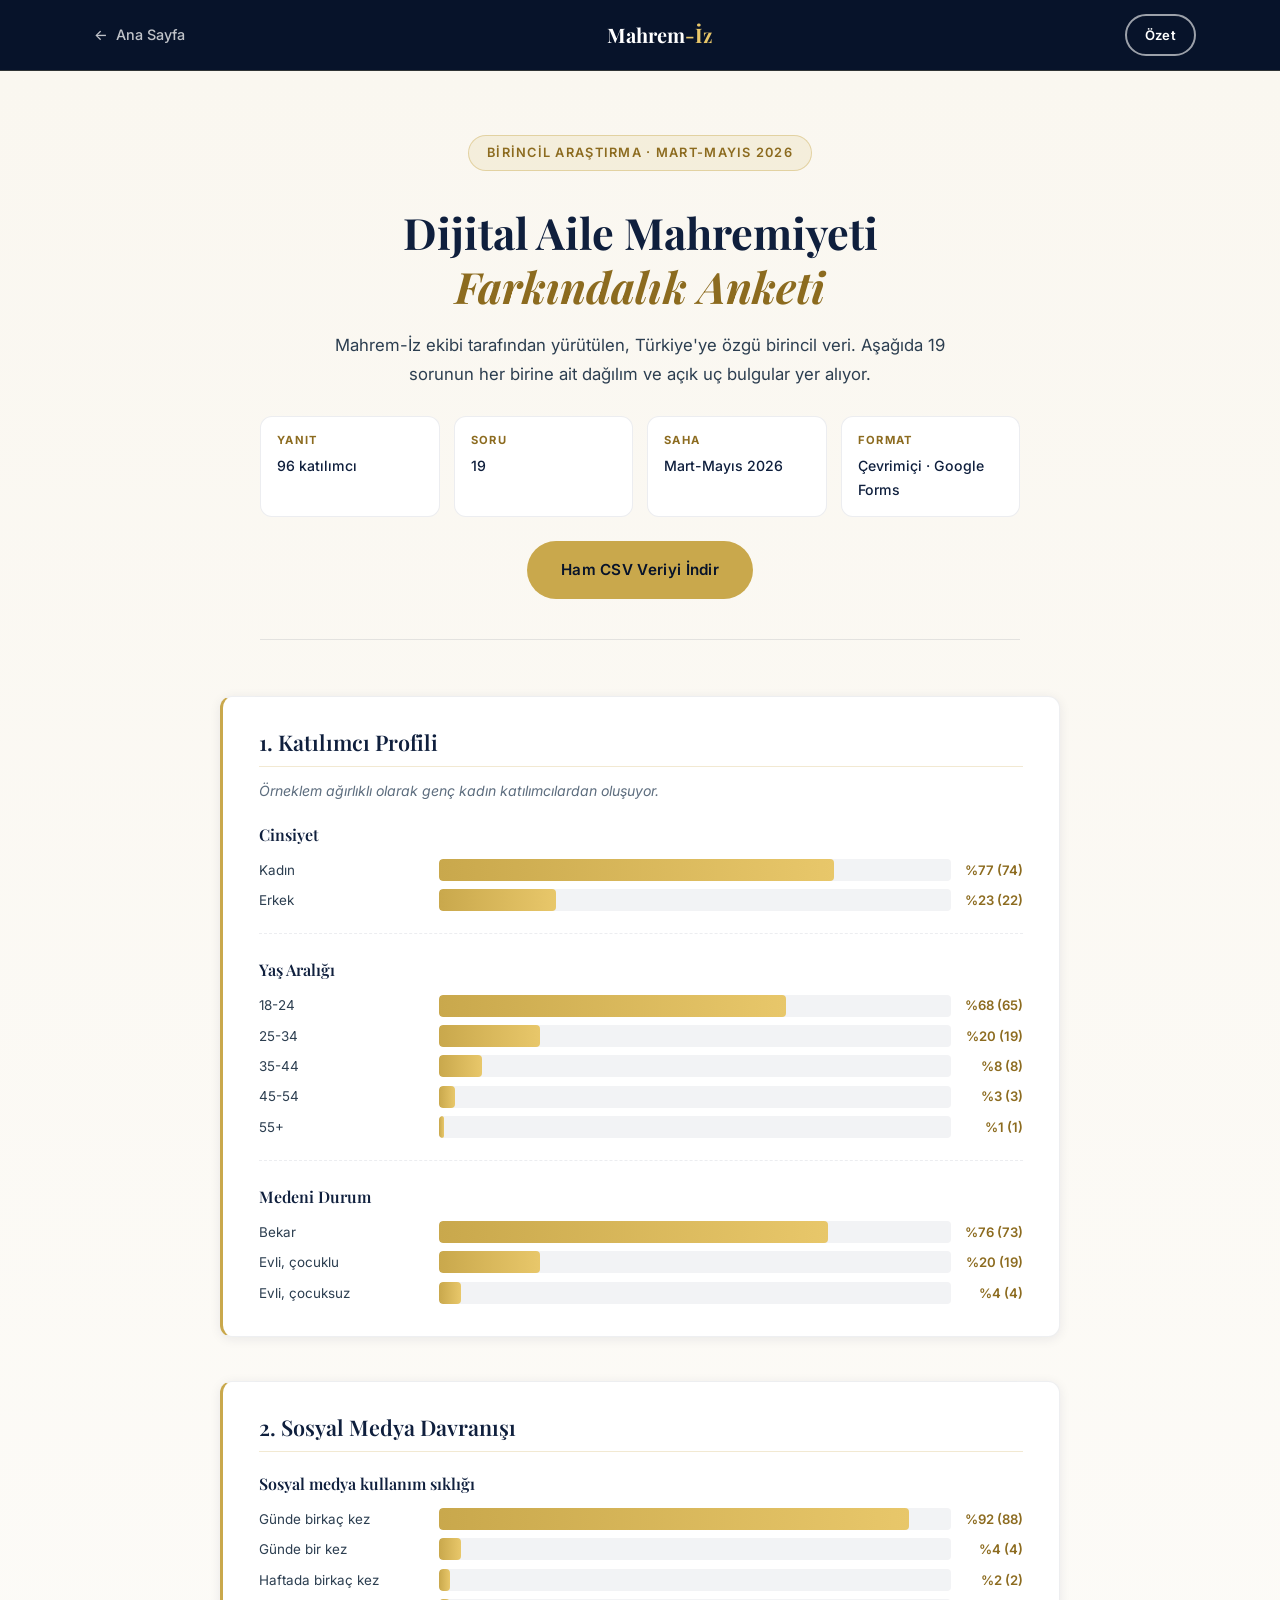
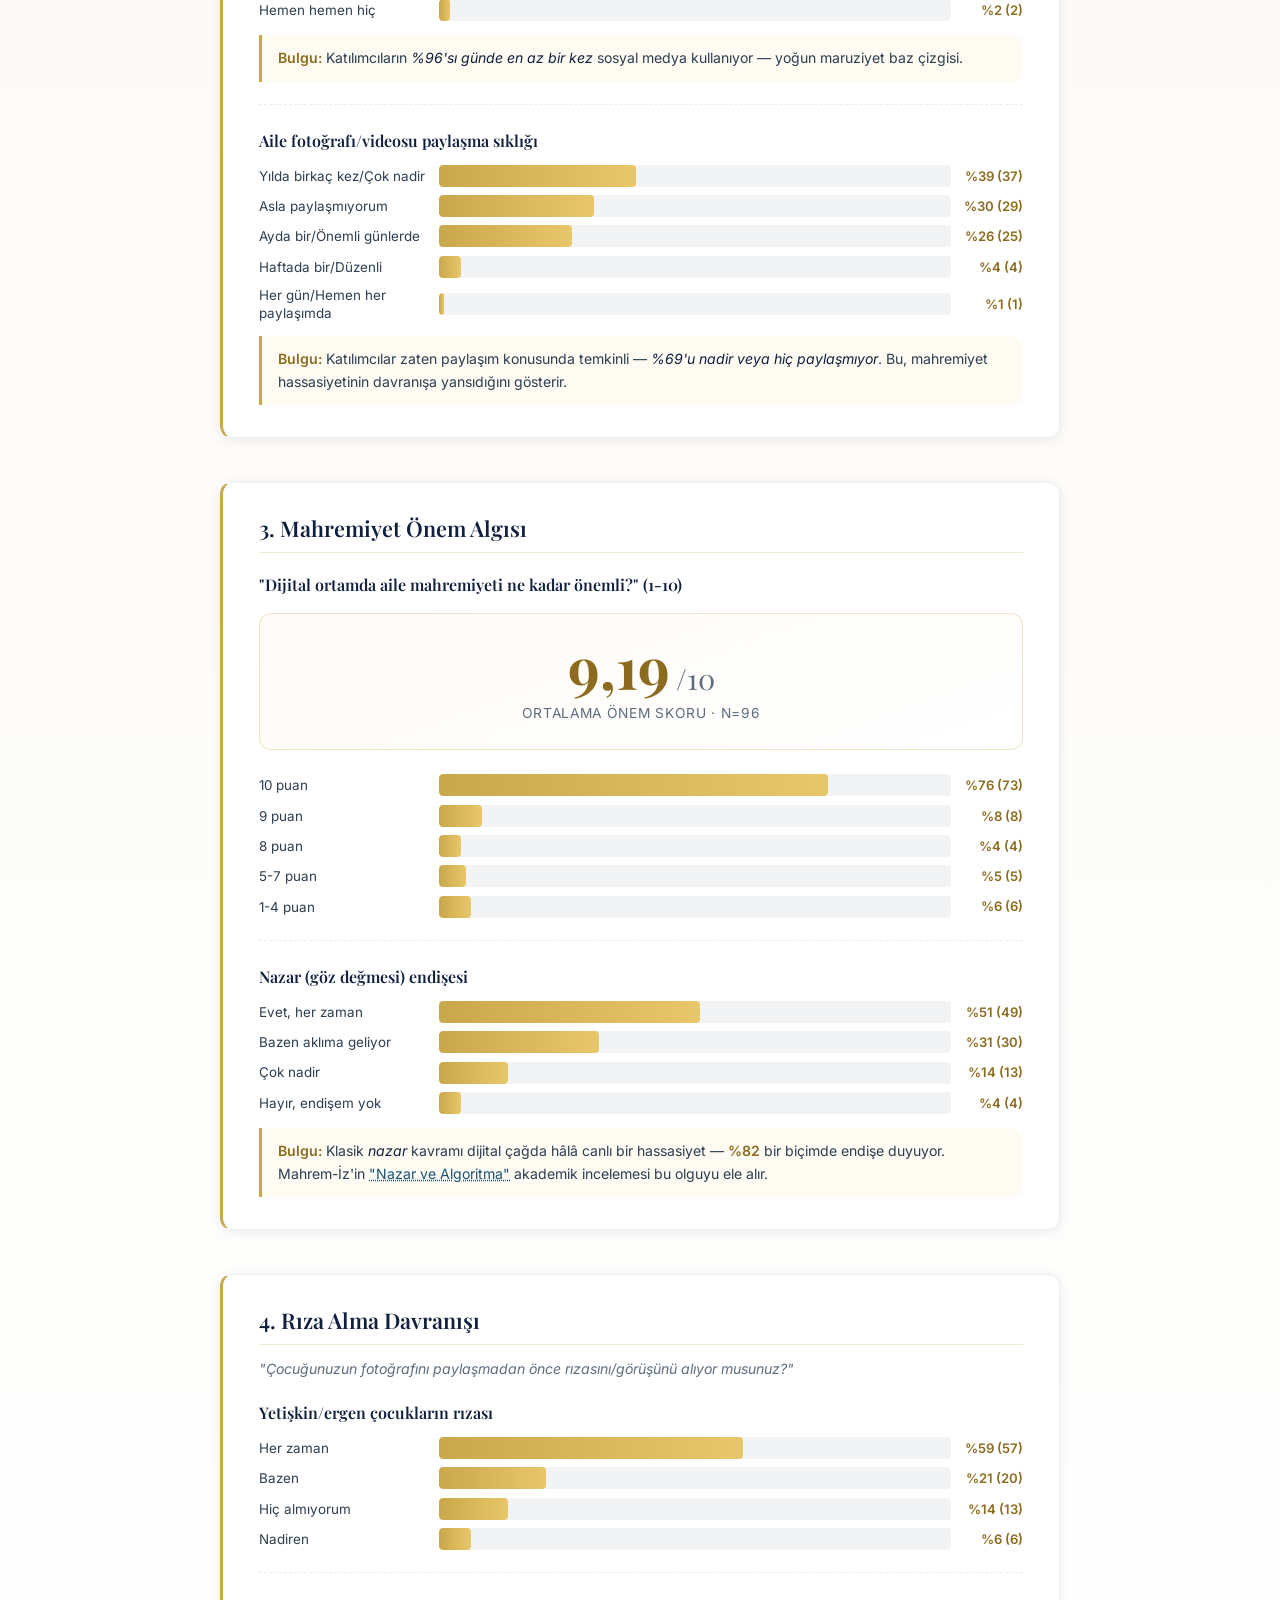
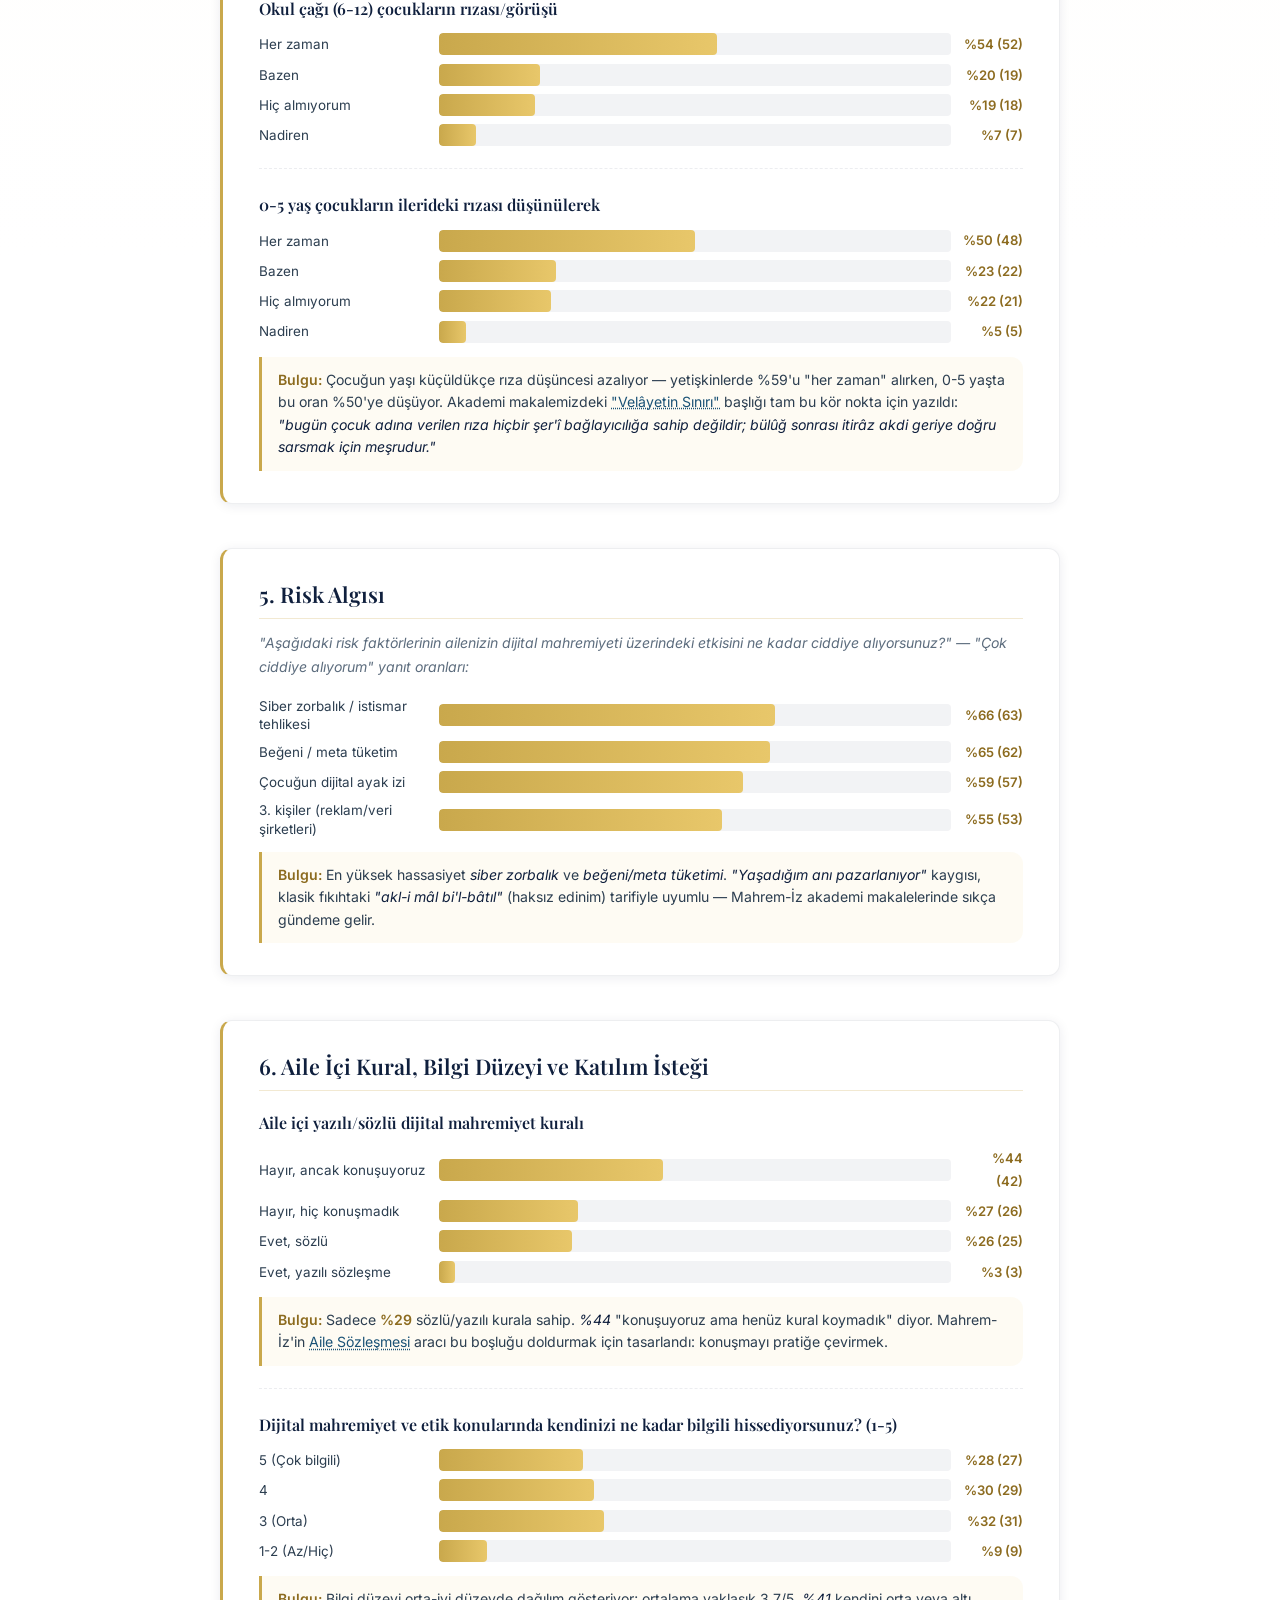
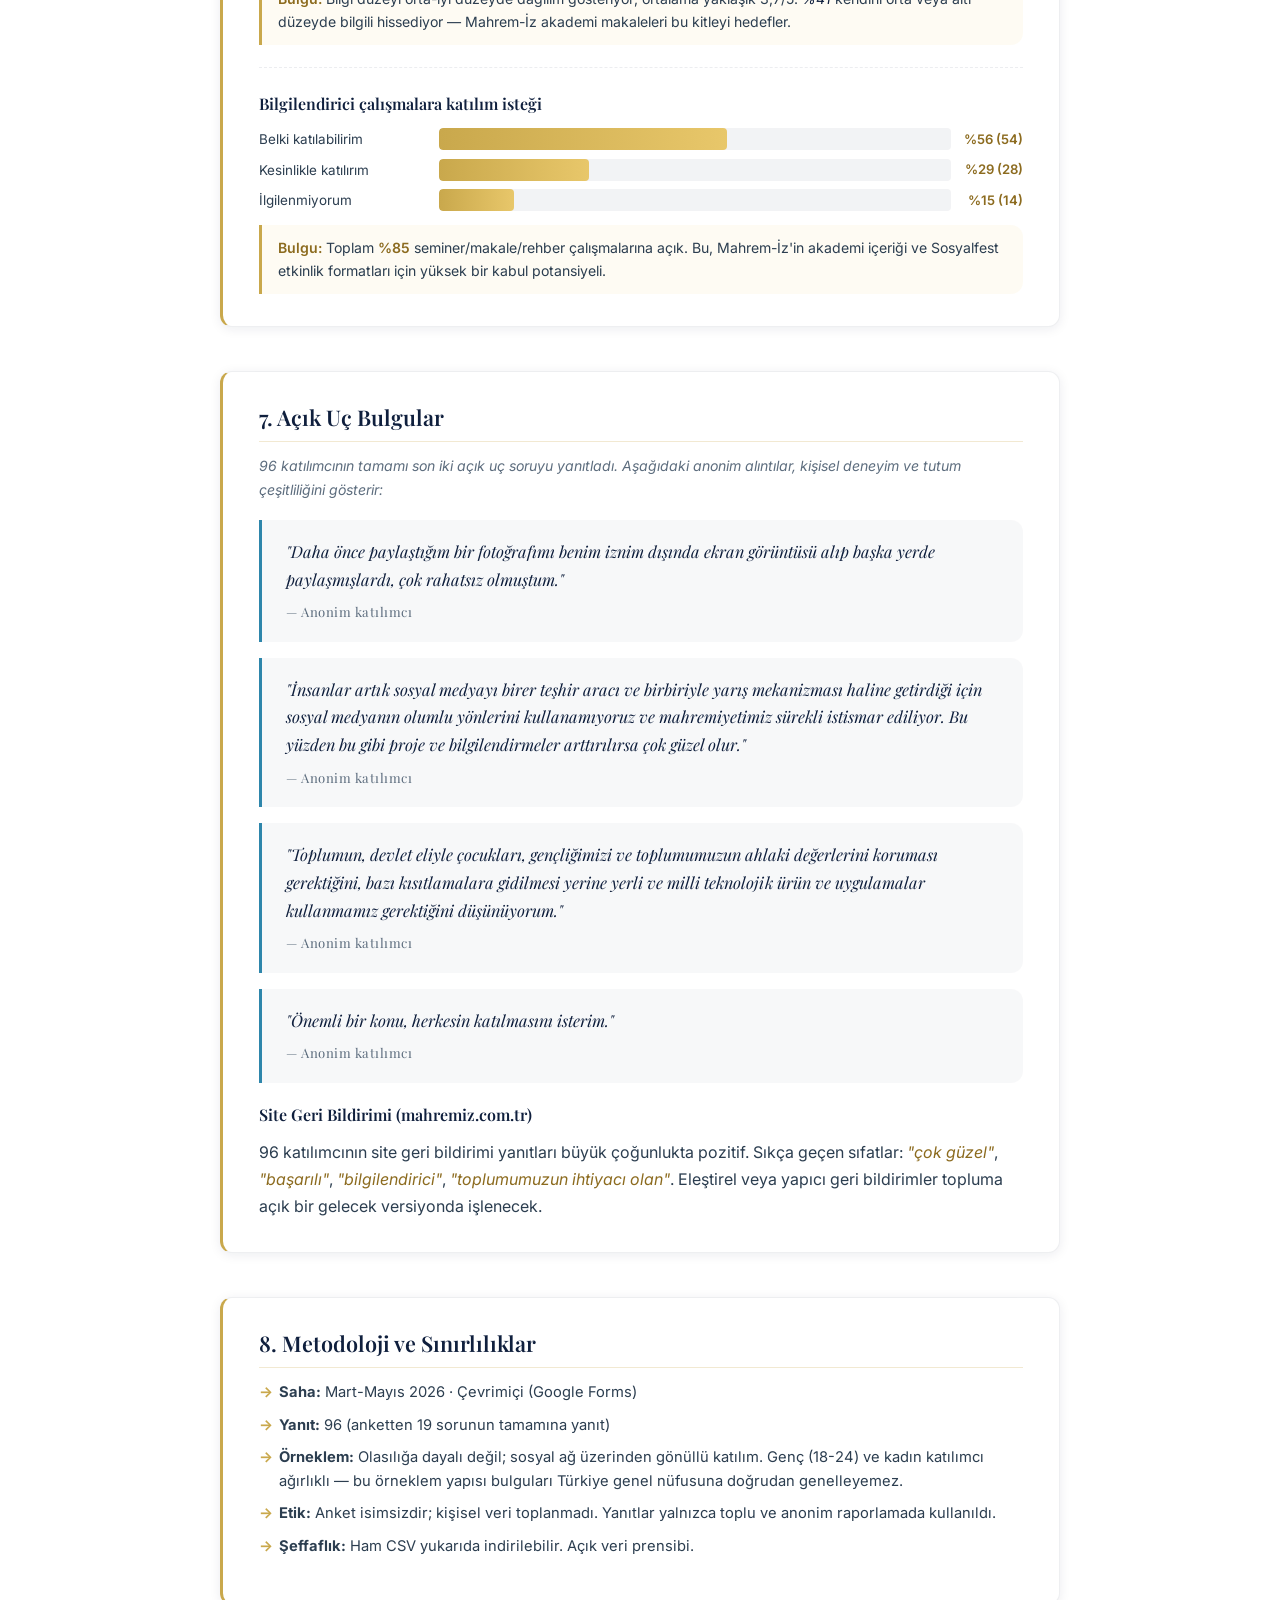
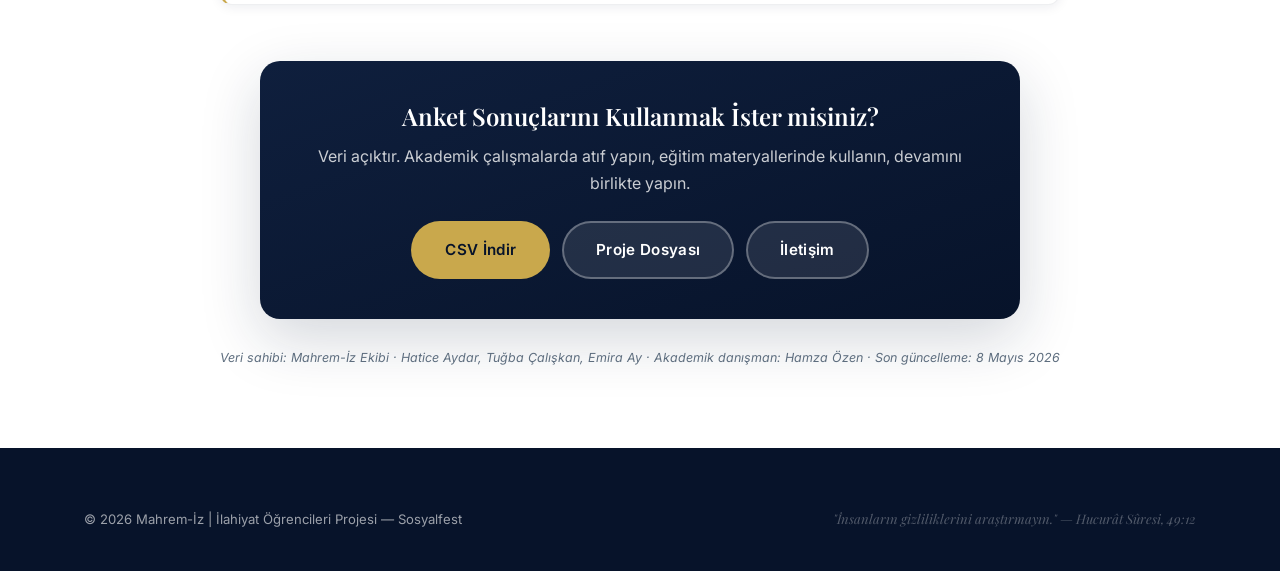
==== anket.html @ 25b0a229 "Anket entegrasyonu: 'Toplumsal Ayna' + /anket.html detay raporu 96 katılımcılı 'Dijital Aile Mahremi" ====
<!DOCTYPE html>
<html lang="tr">
<head>
  <meta charset="UTF-8" />
  <meta name="viewport" content="width=device-width, initial-scale=1.0" />

  <title>Anket Raporu — Dijital Aile Mahremiyeti Farkındalık Anketi · Mahrem-İz</title>
  <meta name="description" content="Mahrem-İz ekibinin 96 katılımcıyla yürüttüğü Dijital Aile Mahremiyeti Farkındalık Anketi'nin tam raporu: demografi, davranış, tutum, risk algısı, rıza alma ve açık uç bulgular." />
  <meta name="robots" content="index, follow" />
  <link rel="canonical" href="https://mahremiz.com.tr/anket.html" />

  <meta property="og:type"        content="article" />
  <meta property="og:title"       content="Anket Raporu — Toplumsal Ayna · Mahrem-İz" />
  <meta property="og:description" content="96 katılımcı · 19 soru · Türkiye'ye özgü birincil veri. Mahremiyet önem skoru 9.19/10, nazar endişesi %82." />
  <meta property="og:url"         content="https://mahremiz.com.tr/anket.html" />
  <meta property="og:locale"      content="tr_TR" />
  <meta property="og:image"       content="https://hamza98-ops.github.io/mahrem-iz/assets/og/mahrem-iz-og.jpg" />

  <link rel="stylesheet" href="styles.css" />

  <link rel="preconnect" href="https://fonts.googleapis.com" />
  <link rel="preconnect" href="https://fonts.gstatic.com" crossorigin />
  <link href="https://fonts.googleapis.com/css2?family=Playfair+Display:ital,wght@0,400;0,600;0,700;1,400&family=Inter:wght@300;400;500;600&display=swap" rel="stylesheet" />
</head>
<body>

  <header class="doc-header">
    <div class="container doc-header-row">
      <a href="index.html" class="doc-back" aria-label="Ana sayfaya dön">
        <span aria-hidden="true">←</span>
        <span class="doc-back-text">Ana Sayfa</span>
      </a>
      <a href="index.html#hero" class="doc-brand">
        <span class="logo-text">Mahrem<span class="logo-accent">-İz</span></span>
      </a>
      <a href="index.html#anket" class="btn btn-outline doc-cta">Özet</a>
    </div>
  </header>

  <main class="anket-page">
    <div class="container">

      <header class="anket-hero">
        <div class="section-tag">Birincil Araştırma · Mart-Mayıs 2026</div>
        <h1>Dijital Aile Mahremiyeti<br /><em>Farkındalık Anketi</em></h1>
        <p class="anket-lede">
          Mahrem-İz ekibi tarafından yürütülen, Türkiye'ye özgü birincil veri.
          Aşağıda 19 sorunun her birine ait dağılım ve açık uç bulgular yer alıyor.
        </p>
        <dl class="proje-meta">
          <div><dt>Yanıt</dt><dd>96 katılımcı</dd></div>
          <div><dt>Soru</dt><dd>19</dd></div>
          <div><dt>Saha</dt><dd>Mart-Mayıs 2026</dd></div>
          <div><dt>Format</dt><dd>Çevrimiçi · Google Forms</dd></div>
        </dl>
        <div class="anket-hero-actions">
          <a href="Dijital Aile Mahremiyeti Farkındalık Anketi (Yanıtlar) - Form Yanıtları 1.csv"
             class="btn btn-primary" download>Ham CSV Veriyi İndir</a>
        </div>
      </header>

      <!-- DEMOGRAFİK -->
      <section class="anket-block">
        <h2>1. Katılımcı Profili</h2>
        <p class="anket-meta">Örneklem ağırlıklı olarak genç kadın katılımcılardan oluşuyor.</p>

        <div class="anket-q">
          <h3>Cinsiyet</h3>
          <div class="anket-bars">
            <div class="anket-bar"><span class="anket-bar-label">Kadın</span><div class="anket-bar-track"><div class="anket-bar-fill" style="width: 77.1%"></div></div><span class="anket-bar-pct">%77 (74)</span></div>
            <div class="anket-bar"><span class="anket-bar-label">Erkek</span><div class="anket-bar-track"><div class="anket-bar-fill" style="width: 22.9%"></div></div><span class="anket-bar-pct">%23 (22)</span></div>
          </div>
        </div>

        <div class="anket-q">
          <h3>Yaş Aralığı</h3>
          <div class="anket-bars">
            <div class="anket-bar"><span class="anket-bar-label">18-24</span><div class="anket-bar-track"><div class="anket-bar-fill" style="width: 67.7%"></div></div><span class="anket-bar-pct">%68 (65)</span></div>
            <div class="anket-bar"><span class="anket-bar-label">25-34</span><div class="anket-bar-track"><div class="anket-bar-fill" style="width: 19.8%"></div></div><span class="anket-bar-pct">%20 (19)</span></div>
            <div class="anket-bar"><span class="anket-bar-label">35-44</span><div class="anket-bar-track"><div class="anket-bar-fill" style="width: 8.3%"></div></div><span class="anket-bar-pct">%8 (8)</span></div>
            <div class="anket-bar"><span class="anket-bar-label">45-54</span><div class="anket-bar-track"><div class="anket-bar-fill" style="width: 3.1%"></div></div><span class="anket-bar-pct">%3 (3)</span></div>
            <div class="anket-bar"><span class="anket-bar-label">55+</span><div class="anket-bar-track"><div class="anket-bar-fill" style="width: 1.0%"></div></div><span class="anket-bar-pct">%1 (1)</span></div>
          </div>
        </div>

        <div class="anket-q">
          <h3>Medeni Durum</h3>
          <div class="anket-bars">
            <div class="anket-bar"><span class="anket-bar-label">Bekar</span><div class="anket-bar-track"><div class="anket-bar-fill" style="width: 76.0%"></div></div><span class="anket-bar-pct">%76 (73)</span></div>
            <div class="anket-bar"><span class="anket-bar-label">Evli, çocuklu</span><div class="anket-bar-track"><div class="anket-bar-fill" style="width: 19.8%"></div></div><span class="anket-bar-pct">%20 (19)</span></div>
            <div class="anket-bar"><span class="anket-bar-label">Evli, çocuksuz</span><div class="anket-bar-track"><div class="anket-bar-fill" style="width: 4.2%"></div></div><span class="anket-bar-pct">%4 (4)</span></div>
          </div>
        </div>
      </section>

      <!-- DAVRANIŞ -->
      <section class="anket-block">
        <h2>2. Sosyal Medya Davranışı</h2>

        <div class="anket-q">
          <h3>Sosyal medya kullanım sıklığı</h3>
          <div class="anket-bars">
            <div class="anket-bar"><span class="anket-bar-label">Günde birkaç kez</span><div class="anket-bar-track"><div class="anket-bar-fill" style="width: 91.7%"></div></div><span class="anket-bar-pct">%92 (88)</span></div>
            <div class="anket-bar"><span class="anket-bar-label">Günde bir kez</span><div class="anket-bar-track"><div class="anket-bar-fill" style="width: 4.2%"></div></div><span class="anket-bar-pct">%4 (4)</span></div>
            <div class="anket-bar"><span class="anket-bar-label">Haftada birkaç kez</span><div class="anket-bar-track"><div class="anket-bar-fill" style="width: 2.1%"></div></div><span class="anket-bar-pct">%2 (2)</span></div>
            <div class="anket-bar"><span class="anket-bar-label">Hemen hemen hiç</span><div class="anket-bar-track"><div class="anket-bar-fill" style="width: 2.1%"></div></div><span class="anket-bar-pct">%2 (2)</span></div>
          </div>
          <p class="anket-comment"><strong>Bulgu:</strong> Katılımcıların <em>%96'sı günde en az bir kez</em> sosyal medya kullanıyor — yoğun maruziyet baz çizgisi.</p>
        </div>

        <div class="anket-q">
          <h3>Aile fotoğrafı/videosu paylaşma sıklığı</h3>
          <div class="anket-bars">
            <div class="anket-bar"><span class="anket-bar-label">Yılda birkaç kez/Çok nadir</span><div class="anket-bar-track"><div class="anket-bar-fill" style="width: 38.5%"></div></div><span class="anket-bar-pct">%39 (37)</span></div>
            <div class="anket-bar"><span class="anket-bar-label">Asla paylaşmıyorum</span><div class="anket-bar-track"><div class="anket-bar-fill" style="width: 30.2%"></div></div><span class="anket-bar-pct">%30 (29)</span></div>
            <div class="anket-bar"><span class="anket-bar-label">Ayda bir/Önemli günlerde</span><div class="anket-bar-track"><div class="anket-bar-fill" style="width: 26.0%"></div></div><span class="anket-bar-pct">%26 (25)</span></div>
            <div class="anket-bar"><span class="anket-bar-label">Haftada bir/Düzenli</span><div class="anket-bar-track"><div class="anket-bar-fill" style="width: 4.2%"></div></div><span class="anket-bar-pct">%4 (4)</span></div>
            <div class="anket-bar"><span class="anket-bar-label">Her gün/Hemen her paylaşımda</span><div class="anket-bar-track"><div class="anket-bar-fill" style="width: 1.0%"></div></div><span class="anket-bar-pct">%1 (1)</span></div>
          </div>
          <p class="anket-comment"><strong>Bulgu:</strong> Katılımcılar zaten paylaşım konusunda temkinli — <em>%69'u nadir veya hiç paylaşmıyor</em>. Bu, mahremiyet hassasiyetinin davranışa yansıdığını gösterir.</p>
        </div>
      </section>

      <!-- ÖNEM + NAZAR -->
      <section class="anket-block">
        <h2>3. Mahremiyet Önem Algısı</h2>

        <div class="anket-q">
          <h3>"Dijital ortamda aile mahremiyeti ne kadar önemli?" (1-10)</h3>
          <div class="anket-big-stat">
            <div class="anket-big-num">9,19<span class="anket-num-unit">/10</span></div>
            <div class="anket-big-desc">Ortalama önem skoru · n=96</div>
          </div>
          <div class="anket-bars">
            <div class="anket-bar"><span class="anket-bar-label">10 puan</span><div class="anket-bar-track"><div class="anket-bar-fill" style="width: 76.0%"></div></div><span class="anket-bar-pct">%76 (73)</span></div>
            <div class="anket-bar"><span class="anket-bar-label">9 puan</span><div class="anket-bar-track"><div class="anket-bar-fill" style="width: 8.3%"></div></div><span class="anket-bar-pct">%8 (8)</span></div>
            <div class="anket-bar"><span class="anket-bar-label">8 puan</span><div class="anket-bar-track"><div class="anket-bar-fill" style="width: 4.2%"></div></div><span class="anket-bar-pct">%4 (4)</span></div>
            <div class="anket-bar"><span class="anket-bar-label">5-7 puan</span><div class="anket-bar-track"><div class="anket-bar-fill" style="width: 5.2%"></div></div><span class="anket-bar-pct">%5 (5)</span></div>
            <div class="anket-bar"><span class="anket-bar-label">1-4 puan</span><div class="anket-bar-track"><div class="anket-bar-fill" style="width: 6.2%"></div></div><span class="anket-bar-pct">%6 (6)</span></div>
          </div>
        </div>

        <div class="anket-q">
          <h3>Nazar (göz değmesi) endişesi</h3>
          <div class="anket-bars">
            <div class="anket-bar"><span class="anket-bar-label">Evet, her zaman</span><div class="anket-bar-track"><div class="anket-bar-fill" style="width: 51.0%"></div></div><span class="anket-bar-pct">%51 (49)</span></div>
            <div class="anket-bar"><span class="anket-bar-label">Bazen aklıma geliyor</span><div class="anket-bar-track"><div class="anket-bar-fill" style="width: 31.3%"></div></div><span class="anket-bar-pct">%31 (30)</span></div>
            <div class="anket-bar"><span class="anket-bar-label">Çok nadir</span><div class="anket-bar-track"><div class="anket-bar-fill" style="width: 13.5%"></div></div><span class="anket-bar-pct">%14 (13)</span></div>
            <div class="anket-bar"><span class="anket-bar-label">Hayır, endişem yok</span><div class="anket-bar-track"><div class="anket-bar-fill" style="width: 4.2%"></div></div><span class="anket-bar-pct">%4 (4)</span></div>
          </div>
          <p class="anket-comment"><strong>Bulgu:</strong> Klasik <em>nazar</em> kavramı dijital çağda hâlâ canlı bir hassasiyet — <strong>%82</strong> bir biçimde endişe duyuyor. Mahrem-İz'in <a href="akademi/nazar.html">"Nazar ve Algoritma"</a> akademik incelemesi bu olguyu ele alır.</p>
        </div>
      </section>

      <!-- RIZA ALMA -->
      <section class="anket-block">
        <h2>4. Rıza Alma Davranışı</h2>
        <p class="anket-meta">"Çocuğunuzun fotoğrafını paylaşmadan önce rızasını/görüşünü alıyor musunuz?"</p>

        <div class="anket-q">
          <h3>Yetişkin/ergen çocukların rızası</h3>
          <div class="anket-bars">
            <div class="anket-bar"><span class="anket-bar-label">Her zaman</span><div class="anket-bar-track"><div class="anket-bar-fill" style="width: 59.4%"></div></div><span class="anket-bar-pct">%59 (57)</span></div>
            <div class="anket-bar"><span class="anket-bar-label">Bazen</span><div class="anket-bar-track"><div class="anket-bar-fill" style="width: 20.8%"></div></div><span class="anket-bar-pct">%21 (20)</span></div>
            <div class="anket-bar"><span class="anket-bar-label">Hiç almıyorum</span><div class="anket-bar-track"><div class="anket-bar-fill" style="width: 13.5%"></div></div><span class="anket-bar-pct">%14 (13)</span></div>
            <div class="anket-bar"><span class="anket-bar-label">Nadiren</span><div class="anket-bar-track"><div class="anket-bar-fill" style="width: 6.2%"></div></div><span class="anket-bar-pct">%6 (6)</span></div>
          </div>
        </div>

        <div class="anket-q">
          <h3>Okul çağı (6-12) çocukların rızası/görüşü</h3>
          <div class="anket-bars">
            <div class="anket-bar"><span class="anket-bar-label">Her zaman</span><div class="anket-bar-track"><div class="anket-bar-fill" style="width: 54.2%"></div></div><span class="anket-bar-pct">%54 (52)</span></div>
            <div class="anket-bar"><span class="anket-bar-label">Bazen</span><div class="anket-bar-track"><div class="anket-bar-fill" style="width: 19.8%"></div></div><span class="anket-bar-pct">%20 (19)</span></div>
            <div class="anket-bar"><span class="anket-bar-label">Hiç almıyorum</span><div class="anket-bar-track"><div class="anket-bar-fill" style="width: 18.8%"></div></div><span class="anket-bar-pct">%19 (18)</span></div>
            <div class="anket-bar"><span class="anket-bar-label">Nadiren</span><div class="anket-bar-track"><div class="anket-bar-fill" style="width: 7.3%"></div></div><span class="anket-bar-pct">%7 (7)</span></div>
          </div>
        </div>

        <div class="anket-q">
          <h3>0-5 yaş çocukların ilerideki rızası düşünülerek</h3>
          <div class="anket-bars">
            <div class="anket-bar"><span class="anket-bar-label">Her zaman</span><div class="anket-bar-track"><div class="anket-bar-fill" style="width: 50.0%"></div></div><span class="anket-bar-pct">%50 (48)</span></div>
            <div class="anket-bar"><span class="anket-bar-label">Bazen</span><div class="anket-bar-track"><div class="anket-bar-fill" style="width: 22.9%"></div></div><span class="anket-bar-pct">%23 (22)</span></div>
            <div class="anket-bar"><span class="anket-bar-label">Hiç almıyorum</span><div class="anket-bar-track"><div class="anket-bar-fill" style="width: 21.9%"></div></div><span class="anket-bar-pct">%22 (21)</span></div>
            <div class="anket-bar"><span class="anket-bar-label">Nadiren</span><div class="anket-bar-track"><div class="anket-bar-fill" style="width: 5.2%"></div></div><span class="anket-bar-pct">%5 (5)</span></div>
          </div>
          <p class="anket-comment"><strong>Bulgu:</strong> Çocuğun yaşı küçüldükçe rıza düşüncesi azalıyor — yetişkinlerde %59'u "her zaman" alırken, 0-5 yaşta bu oran %50'ye düşüyor. Akademi makalemizdeki <a href="akademi/sharenting.html">"Velâyetin Sınırı"</a> başlığı tam bu kör nokta için yazıldı: <em>"bugün çocuk adına verilen rıza hiçbir şer'î bağlayıcılığa sahip değildir; bülûğ sonrası itirâz akdi geriye doğru sarsmak için meşrudur."</em></p>
        </div>
      </section>

      <!-- RİSK ALGISI -->
      <section class="anket-block">
        <h2>5. Risk Algısı</h2>
        <p class="anket-meta">"Aşağıdaki risk faktörlerinin ailenizin dijital mahremiyeti üzerindeki etkisini ne kadar ciddiye alıyorsunuz?" — "Çok ciddiye alıyorum" yanıt oranları:</p>

        <div class="anket-q">
          <div class="anket-bars">
            <div class="anket-bar"><span class="anket-bar-label">Siber zorbalık / istismar tehlikesi</span><div class="anket-bar-track"><div class="anket-bar-fill" style="width: 65.6%"></div></div><span class="anket-bar-pct">%66 (63)</span></div>
            <div class="anket-bar"><span class="anket-bar-label">Beğeni / meta tüketim</span><div class="anket-bar-track"><div class="anket-bar-fill" style="width: 64.6%"></div></div><span class="anket-bar-pct">%65 (62)</span></div>
            <div class="anket-bar"><span class="anket-bar-label">Çocuğun dijital ayak izi</span><div class="anket-bar-track"><div class="anket-bar-fill" style="width: 59.4%"></div></div><span class="anket-bar-pct">%59 (57)</span></div>
            <div class="anket-bar"><span class="anket-bar-label">3. kişiler (reklam/veri şirketleri)</span><div class="anket-bar-track"><div class="anket-bar-fill" style="width: 55.2%"></div></div><span class="anket-bar-pct">%55 (53)</span></div>
          </div>
          <p class="anket-comment"><strong>Bulgu:</strong> En yüksek hassasiyet <em>siber zorbalık</em> ve <em>beğeni/meta tüketimi</em>. <em>"Yaşadığım anı pazarlanıyor"</em> kaygısı, klasik fıkıhtaki <em>"akl-i mâl bi'l-bâtıl"</em> (haksız edinim) tarifiyle uyumlu — Mahrem-İz akademi makalelerinde sıkça gündeme gelir.</p>
        </div>
      </section>

      <!-- AİLE KURALI + BİLGİ + KATILIM -->
      <section class="anket-block">
        <h2>6. Aile İçi Kural, Bilgi Düzeyi ve Katılım İsteği</h2>

        <div class="anket-q">
          <h3>Aile içi yazılı/sözlü dijital mahremiyet kuralı</h3>
          <div class="anket-bars">
            <div class="anket-bar"><span class="anket-bar-label">Hayır, ancak konuşuyoruz</span><div class="anket-bar-track"><div class="anket-bar-fill" style="width: 43.8%"></div></div><span class="anket-bar-pct">%44 (42)</span></div>
            <div class="anket-bar"><span class="anket-bar-label">Hayır, hiç konuşmadık</span><div class="anket-bar-track"><div class="anket-bar-fill" style="width: 27.1%"></div></div><span class="anket-bar-pct">%27 (26)</span></div>
            <div class="anket-bar"><span class="anket-bar-label">Evet, sözlü</span><div class="anket-bar-track"><div class="anket-bar-fill" style="width: 26.0%"></div></div><span class="anket-bar-pct">%26 (25)</span></div>
            <div class="anket-bar"><span class="anket-bar-label">Evet, yazılı sözleşme</span><div class="anket-bar-track"><div class="anket-bar-fill" style="width: 3.1%"></div></div><span class="anket-bar-pct">%3 (3)</span></div>
          </div>
          <p class="anket-comment"><strong>Bulgu:</strong> Sadece <strong>%29</strong> sözlü/yazılı kurala sahip. <em>%44</em> "konuşuyoruz ama henüz kural koymadık" diyor. Mahrem-İz'in <a href="index.html#rehber">Aile Sözleşmesi</a> aracı bu boşluğu doldurmak için tasarlandı: konuşmayı pratiğe çevirmek.</p>
        </div>

        <div class="anket-q">
          <h3>Dijital mahremiyet ve etik konularında kendinizi ne kadar bilgili hissediyorsunuz? (1-5)</h3>
          <div class="anket-bars">
            <div class="anket-bar"><span class="anket-bar-label">5 (Çok bilgili)</span><div class="anket-bar-track"><div class="anket-bar-fill" style="width: 28.1%"></div></div><span class="anket-bar-pct">%28 (27)</span></div>
            <div class="anket-bar"><span class="anket-bar-label">4</span><div class="anket-bar-track"><div class="anket-bar-fill" style="width: 30.2%"></div></div><span class="anket-bar-pct">%30 (29)</span></div>
            <div class="anket-bar"><span class="anket-bar-label">3 (Orta)</span><div class="anket-bar-track"><div class="anket-bar-fill" style="width: 32.3%"></div></div><span class="anket-bar-pct">%32 (31)</span></div>
            <div class="anket-bar"><span class="anket-bar-label">1-2 (Az/Hiç)</span><div class="anket-bar-track"><div class="anket-bar-fill" style="width: 9.4%"></div></div><span class="anket-bar-pct">%9 (9)</span></div>
          </div>
          <p class="anket-comment"><strong>Bulgu:</strong> Bilgi düzeyi orta-iyi düzeyde dağılım gösteriyor; ortalama yaklaşık 3,7/5. <em>%41</em> kendini orta veya altı düzeyde bilgili hissediyor — Mahrem-İz akademi makaleleri bu kitleyi hedefler.</p>
        </div>

        <div class="anket-q">
          <h3>Bilgilendirici çalışmalara katılım isteği</h3>
          <div class="anket-bars">
            <div class="anket-bar"><span class="anket-bar-label">Belki katılabilirim</span><div class="anket-bar-track"><div class="anket-bar-fill" style="width: 56.3%"></div></div><span class="anket-bar-pct">%56 (54)</span></div>
            <div class="anket-bar"><span class="anket-bar-label">Kesinlikle katılırım</span><div class="anket-bar-track"><div class="anket-bar-fill" style="width: 29.2%"></div></div><span class="anket-bar-pct">%29 (28)</span></div>
            <div class="anket-bar"><span class="anket-bar-label">İlgilenmiyorum</span><div class="anket-bar-track"><div class="anket-bar-fill" style="width: 14.6%"></div></div><span class="anket-bar-pct">%15 (14)</span></div>
          </div>
          <p class="anket-comment"><strong>Bulgu:</strong> Toplam <strong>%85</strong> seminer/makale/rehber çalışmalarına açık. Bu, Mahrem-İz'in akademi içeriği ve Sosyalfest etkinlik formatları için yüksek bir kabul potansiyeli.</p>
        </div>
      </section>

      <!-- AÇIK UÇ -->
      <section class="anket-block">
        <h2>7. Açık Uç Bulgular</h2>
        <p class="anket-meta">96 katılımcının tamamı son iki açık uç soruyu yanıtladı. Aşağıdaki anonim alıntılar, kişisel deneyim ve tutum çeşitliliğini gösterir:</p>

        <blockquote class="anket-quote">
          "Daha önce paylaştığım bir fotoğrafımı benim iznim dışında ekran görüntüsü alıp başka yerde paylaşmışlardı, çok rahatsız olmuştum."
          <cite>— Anonim katılımcı</cite>
        </blockquote>

        <blockquote class="anket-quote">
          "İnsanlar artık sosyal medyayı birer teşhir aracı ve birbiriyle yarış mekanizması haline getirdiği için sosyal medyanın olumlu yönlerini kullanamıyoruz ve mahremiyetimiz sürekli istismar ediliyor. Bu yüzden bu gibi proje ve bilgilendirmeler arttırılırsa çok güzel olur."
          <cite>— Anonim katılımcı</cite>
        </blockquote>

        <blockquote class="anket-quote">
          "Toplumun, devlet eliyle çocukları, gençliğimizi ve toplumumuzun ahlaki değerlerini koruması gerektiğini, bazı kısıtlamalara gidilmesi yerine yerli ve milli teknolojik ürün ve uygulamalar kullanmamız gerektiğini düşünüyorum."
          <cite>— Anonim katılımcı</cite>
        </blockquote>

        <blockquote class="anket-quote">
          "Önemli bir konu, herkesin katılmasını isterim."
          <cite>— Anonim katılımcı</cite>
        </blockquote>

        <h3>Site Geri Bildirimi (mahremiz.com.tr)</h3>
        <p>96 katılımcının site geri bildirimi yanıtları büyük çoğunlukta pozitif. Sıkça geçen sıfatlar: <em>"çok güzel"</em>, <em>"başarılı"</em>, <em>"bilgilendirici"</em>, <em>"toplumumuzun ihtiyacı olan"</em>. Eleştirel veya yapıcı geri bildirimler topluma açık bir gelecek versiyonda işlenecek.</p>
      </section>

      <!-- METODOLOJİ -->
      <section class="anket-block">
        <h2>8. Metodoloji ve Sınırlılıklar</h2>
        <ul class="proje-list">
          <li><strong>Saha:</strong> Mart-Mayıs 2026 · Çevrimiçi (Google Forms)</li>
          <li><strong>Yanıt:</strong> 96 (anketten 19 sorunun tamamına yanıt)</li>
          <li><strong>Örneklem:</strong> Olasılığa dayalı değil; sosyal ağ üzerinden gönüllü katılım. Genç (18-24) ve kadın katılımcı ağırlıklı — bu örneklem yapısı bulguları Türkiye genel nüfusuna doğrudan genelleyemez.</li>
          <li><strong>Etik:</strong> Anket isimsizdir; kişisel veri toplanmadı. Yanıtlar yalnızca toplu ve anonim raporlamada kullanıldı.</li>
          <li><strong>Şeffaflık:</strong> Ham CSV yukarıda indirilebilir. Açık veri prensibi.</li>
        </ul>
      </section>

      <!-- ÇAĞRI -->
      <div class="proje-cta">
        <h2>Anket Sonuçlarını Kullanmak İster misiniz?</h2>
        <p>
          Veri açıktır. Akademik çalışmalarda atıf yapın, eğitim materyallerinde kullanın,
          devamını birlikte yapın.
        </p>
        <div class="proje-cta-buttons">
          <a href="Dijital Aile Mahremiyeti Farkındalık Anketi (Yanıtlar) - Form Yanıtları 1.csv"
             class="btn btn-primary" download>CSV İndir</a>
          <a href="sosyalfest.html" class="btn btn-secondary">Proje Dosyası</a>
          <a href="index.html#iletisim" class="btn btn-secondary">İletişim</a>
        </div>
      </div>

      <p class="proje-meta-footer">
        Veri sahibi: Mahrem-İz Ekibi · Hatice Aydar, Tuğba Çalışkan, Emira Ay ·
        Akademik danışman: Hamza Özen ·
        Son güncelleme: 8 Mayıs 2026
      </p>

    </div>
  </main>

  <footer class="footer">
    <div class="container">
      <div class="footer-bottom">
        <p>© 2026 Mahrem-İz | İlahiyat Öğrencileri Projesi — Sosyalfest</p>
        <p class="footer-verse">"İnsanların gizliliklerini araştırmayın." — Hucurât Sûresi, 49:12</p>
      </div>
    </div>
  </footer>

</body>
</html>
---- styles.css ----
/* ================================================
   MAHREM-İZ — Ana Stil Dosyası
   ================================================ */

/* --- RESET & BASE --- */
*, *::before, *::after { box-sizing: border-box; margin: 0; padding: 0; }

:root {
  --navy:       #0f1f3d;
  --navy-deep:  #07132a;
  --teal:       #1a5276;
  --teal-light: #2e86ab;
  --gold:       #c9a84c;
  --gold-light: #e8c76a;
  --gold-text:  #8c6b1f; /* normal text on cream/white — WCAG AA (4.63:1) */
  --cream:      #faf7f0;
  --cream-dark: #f0ebe0;
  --text:       #2c3e50;
  --text-light: #5d6d7e;
  --white:      #ffffff;
  --green:      #27ae60;
  --yellow:     #f39c12;
  --red:        #e74c3c;
  --shadow-sm:  0 2px 12px rgba(15,31,61,0.08);
  --shadow-md:  0 8px 32px rgba(15,31,61,0.14);
  --shadow-lg:  0 20px 60px rgba(15,31,61,0.18);
  --radius:     12px;
  --radius-lg:  20px;
  --transition: all 0.3s cubic-bezier(0.4,0,0.2,1);
}

html { scroll-behavior: smooth; }

body {
  font-family: 'Inter', sans-serif;
  font-size: 16px;
  line-height: 1.7;
  color: var(--text);
  background: var(--white);
  overflow-x: hidden;
}

/* Erişilebilirlik: ekran okuyucuya görünür, ekrana gizli */
.sr-only {
  position: absolute;
  width: 1px; height: 1px;
  padding: 0; margin: -1px;
  overflow: hidden;
  clip: rect(0,0,0,0);
  white-space: nowrap;
  border: 0;
}

.container { max-width: 1160px; margin: 0 auto; padding: 0 24px; }
img { max-width: 100%; display: block; }
a  { text-decoration: none; color: inherit; }

/* ================================================
   TYPOGRAPHY
   ================================================ */
h1, h2, h3, h4 { font-family: 'Playfair Display', serif; line-height: 1.25; color: var(--navy); }
h1 { font-size: clamp(2.2rem, 5vw, 3.8rem); font-weight: 700; }
h2 { font-size: clamp(1.8rem, 3.5vw, 2.8rem); font-weight: 600; }
h3 { font-size: clamp(1.3rem, 2.5vw, 1.8rem); font-weight: 600; }
h4 { font-size: 1.1rem; font-weight: 600; }
em { font-style: italic; color: var(--gold-text); }

/* ================================================
   BUTTONS
   ================================================ */
.btn {
  display: inline-block;
  padding: 14px 32px;
  border-radius: 50px;
  font-family: 'Inter', sans-serif;
  font-size: 0.95rem;
  font-weight: 600;
  letter-spacing: 0.02em;
  cursor: pointer;
  border: 2px solid transparent;
  transition: var(--transition);
}
.btn-primary { background: var(--gold); color: var(--navy-deep); }
.btn-primary:hover { background: var(--gold-light); transform: translateY(-2px); box-shadow: 0 8px 24px rgba(201,168,76,0.4); }
.btn-outline { background: transparent; border-color: rgba(255,255,255,0.6); color: var(--white); }
.btn-outline:hover { background: rgba(255,255,255,0.12); border-color: var(--white); }
.btn-secondary { background: transparent; border-color: var(--navy); color: var(--navy); }
.btn-secondary:hover { background: var(--navy); color: var(--white); }
.btn-light { background: var(--white); color: var(--navy); }
.btn-light:hover { background: var(--cream); transform: translateY(-2px); }
.btn-outline-light { background: transparent; border-color: rgba(255,255,255,0.5); color: var(--white); }
.btn-outline-light:hover { background: rgba(255,255,255,0.1); border-color: var(--white); }
.full-width { width: 100%; text-align: center; }

/* ================================================
   SECTION HEADERS
   ================================================ */
.section-header { margin-bottom: 56px; }
.section-header.center { text-align: center; }
.section-tag {
  display: inline-block;
  padding: 6px 18px;
  background: rgba(201,168,76,0.12);
  border: 1px solid rgba(201,168,76,0.4);
  border-radius: 50px;
  color: var(--gold-text);
  font-size: 0.8rem;
  font-weight: 600;
  letter-spacing: 0.1em;
  text-transform: uppercase;
  margin-bottom: 16px;
}
.section-tag.light { background: rgba(255,255,255,0.15); border-color: rgba(255,255,255,0.3); color: var(--gold-light); }
.section-desc { font-size: 1.1rem; color: var(--text-light); max-width: 600px; margin: 16px auto 0; }
.section-verse {
  margin-top: 20px;
  font-family: 'Playfair Display', serif;
  font-style: italic;
  color: var(--teal);
  border-left: 3px solid var(--gold);
  padding-left: 18px;
  display: inline-block;
  text-align: left;
}
.fetva-not {
  margin: 28px auto 0;
  max-width: 720px;
  padding: 14px 20px;
  background: rgba(15,31,61,0.04);
  border: 1px solid rgba(15,31,61,0.08);
  border-radius: var(--radius);
  font-size: 0.86rem;
  line-height: 1.6;
  color: var(--text-light);
  text-align: left;
}
.fetva-not strong { color: var(--navy); font-weight: 600; }
.fetva-not em { color: var(--gold-text); font-style: italic; }

/* ================================================
   TOAST BİLDİRİM
   ================================================ */
.toast {
  position: fixed;
  bottom: 28px;
  left: 50%;
  transform: translateX(-50%) translateY(20px);
  background: var(--navy);
  color: var(--white);
  padding: 14px 28px;
  border-radius: 50px;
  font-size: 0.9rem;
  font-weight: 600;
  z-index: 9999;
  opacity: 0;
  pointer-events: none;
  white-space: nowrap;
  box-shadow: 0 8px 32px rgba(0,0,0,0.3);
  transition: opacity 0.3s, transform 0.3s;
}
.toast.show { opacity: 1; transform: translateX(-50%) translateY(0); }

/* ================================================
   NAVBAR
   ================================================ */
.navbar { position: fixed; top: 0; left: 0; right: 0; z-index: 1000; padding: 16px 0; transition: var(--transition); }
.navbar.scrolled { background: rgba(7,19,42,0.96); backdrop-filter: blur(20px); padding: 10px 0; box-shadow: 0 4px 30px rgba(0,0,0,0.3); }
.nav-container { max-width: 1160px; margin: 0 auto; padding: 0 24px; display: flex; align-items: center; justify-content: space-between; gap: 24px; }
.nav-logo { display: flex; flex-direction: column; gap: 2px; }
.logo-text { font-family: 'Playfair Display', serif; font-size: 1.5rem; font-weight: 700; color: var(--white); }
.logo-accent { color: var(--gold); }
.logo-tagline { font-size: 0.68rem; color: rgba(255,255,255,0.55); letter-spacing: 0.06em; }
.nav-links { display: flex; align-items: center; gap: 6px; list-style: none; }
.nav-link { padding: 8px 14px; color: rgba(255,255,255,0.8); font-size: 0.9rem; font-weight: 500; border-radius: 8px; transition: var(--transition); }
.nav-link:hover, .nav-link.active { color: var(--white); background: rgba(255,255,255,0.1); }
.nav-btn { padding: 8px 22px; background: var(--gold); color: var(--navy-deep); border-radius: 50px; font-size: 0.9rem; font-weight: 600; transition: var(--transition); }
.nav-btn:hover { background: var(--gold-light); transform: translateY(-1px); }
.nav-toggle { display: none; flex-direction: column; gap: 5px; background: none; border: none; cursor: pointer; padding: 4px; }
.nav-toggle span { display: block; width: 24px; height: 2px; background: var(--white); border-radius: 2px; transition: var(--transition); }

/* ================================================
   HERO
   ================================================ */
.hero { min-height: 100vh; background: linear-gradient(135deg, var(--navy-deep) 0%, var(--navy) 40%, var(--teal) 100%); display: flex; flex-direction: column; align-items: center; justify-content: center; position: relative; overflow: hidden; padding: 120px 24px 80px; }
.hero-overlay { position: absolute; inset: 0; background: radial-gradient(ellipse at 70% 40%, rgba(201,168,76,0.08) 0%, transparent 60%); }
.hero-pattern { position: absolute; inset: 0; background-image: radial-gradient(circle at 20% 80%, rgba(46,134,171,0.15) 0%, transparent 40%), radial-gradient(circle at 80% 20%, rgba(201,168,76,0.1) 0%, transparent 40%); }
.hero-content { position: relative; z-index: 2; text-align: center; max-width: 820px; }
.hero-badge { display: inline-block; padding: 8px 22px; background: rgba(201,168,76,0.15); border: 1px solid rgba(201,168,76,0.4); border-radius: 50px; color: var(--gold-light); font-size: 0.82rem; font-weight: 600; letter-spacing: 0.08em; text-transform: uppercase; margin-bottom: 28px; animation: fadeInDown 0.8s ease; }
.hero-title { color: var(--white); margin-bottom: 28px; animation: fadeInUp 0.8s ease 0.1s both; }
.hero-title em { color: var(--gold-light); font-style: italic; }
.hero-subtitle em { color: var(--gold-light); font-style: italic; }
.hero-subtitle { font-size: 1.15rem; color: rgba(255,255,255,0.78); max-width: 680px; margin: 0 auto 44px; line-height: 1.8; animation: fadeInUp 0.8s ease 0.2s both; }
.hero-buttons { display: flex; gap: 16px; justify-content: center; flex-wrap: wrap; animation: fadeInUp 0.8s ease 0.3s both; }
.hero-scroll-hint { position: absolute; bottom: 36px; left: 50%; transform: translateX(-50%); display: flex; flex-direction: column; align-items: center; gap: 8px; color: rgba(255,255,255,0.5); font-size: 0.78rem; letter-spacing: 0.1em; text-transform: uppercase; animation: fadeIn 1s ease 0.8s both; }
.scroll-arrow { width: 20px; height: 20px; border-right: 2px solid rgba(255,255,255,0.4); border-bottom: 2px solid rgba(255,255,255,0.4); transform: rotate(45deg); animation: bounce 1.5s infinite; }

/* ================================================
   TANITIM FİLMİ — Privacy-first YouTube facade
   ================================================ */
.tanitim-section {
  padding: 100px 0 80px;
  background: linear-gradient(180deg, var(--cream) 0%, #f5efe1 100%);
  position: relative;
}
.tanitim-section .section-header { margin-bottom: 40px; }

.yt-facade {
  margin: 0 auto;
  max-width: 980px;
  border-radius: var(--radius-lg);
  overflow: hidden;
  box-shadow: 0 30px 80px rgba(7,19,42,0.25);
  border: 1px solid rgba(15,31,61,0.08);
  background: var(--navy-deep);
}
.yt-facade-trigger {
  position: relative;
  display: block;
  width: 100%;
  aspect-ratio: 16 / 9;
  background: var(--navy-deep);
  border: none;
  cursor: pointer;
  padding: 0;
  overflow: hidden;
  transition: transform 0.4s cubic-bezier(0.4,0,0.2,1);
}
.yt-facade-trigger:hover { transform: scale(1.005); }
.yt-facade-trigger img {
  position: absolute;
  inset: 0;
  width: 100%;
  height: 100%;
  object-fit: cover;
  display: block;
  transition: filter 0.4s, transform 0.6s cubic-bezier(0.4,0,0.2,1);
}
.yt-facade-trigger:hover img { filter: brightness(1.05); transform: scale(1.025); }
.yt-facade-trigger::before {
  content: '';
  position: absolute;
  inset: 0;
  background: linear-gradient(180deg, transparent 40%, rgba(7,19,42,0.55) 100%);
  pointer-events: none;
  transition: opacity 0.3s;
}
.yt-facade-play {
  position: absolute;
  top: 50%; left: 50%;
  transform: translate(-50%, -50%);
  width: 80px; height: 80px;
  display: flex;
  align-items: center;
  justify-content: center;
  transition: transform 0.3s cubic-bezier(0.4,0,0.2,1);
  filter: drop-shadow(0 8px 20px rgba(0,0,0,0.4));
}
.yt-facade-trigger:hover .yt-facade-play { transform: translate(-50%, -50%) scale(1.1); }
.yt-facade-meta {
  position: absolute;
  bottom: 18px; left: 22px; right: 22px;
  display: flex;
  flex-direction: column;
  gap: 4px;
  text-align: left;
  pointer-events: none;
  color: var(--white);
}
.yt-facade-tag {
  display: inline-block;
  align-self: flex-start;
  background: rgba(201,168,76,0.95);
  color: var(--navy-deep);
  font-family: 'Inter', sans-serif;
  font-size: 0.7rem;
  font-weight: 700;
  letter-spacing: 0.14em;
  padding: 5px 12px;
  border-radius: 50px;
}
.yt-facade-hint {
  font-size: 0.78rem;
  color: rgba(255,255,255,0.78);
  font-style: italic;
  letter-spacing: 0.02em;
}

/* Yüklendikten sonra iframe modu */
.yt-facade.yt-loaded { aspect-ratio: 16/9; }
.yt-facade.yt-loaded .yt-facade-trigger { display: none; }
.yt-facade iframe {
  display: block;
  width: 100%;
  aspect-ratio: 16 / 9;
  border: 0;
}

/* Portrait varyant — Şarkı (Shorts 9:16). Kapak kare, yüklenince player 9:16. */
.yt-facade--portrait { max-width: 460px; }
.yt-facade--portrait .yt-facade-trigger { aspect-ratio: 1 / 1; }
.yt-facade--portrait.yt-loaded { aspect-ratio: 9 / 16; max-width: 360px; }
.yt-facade--portrait iframe { aspect-ratio: 9 / 16; }

/* Şarkı bölümü — Tanıtım'la aynı yapı, hafifçe farklı arka plan tonu */
.sarki-section {
  background: linear-gradient(180deg, #f5efe1 0%, #efe6d2 100%);
  padding-top: 80px;
  padding-bottom: 80px;
}

/* ================================================
   STATS SECTION
   ================================================ */
.stats-section { padding: 100px 0; background: var(--cream); }
.stats-grid { display: grid; grid-template-columns: repeat(3, 1fr); gap: 28px; margin-bottom: 48px; }
.stat-card { background: var(--white); border-radius: var(--radius-lg); padding: 40px 32px; box-shadow: var(--shadow-sm); border: 1px solid rgba(15,31,61,0.06); transition: var(--transition); position: relative; overflow: hidden; }
.stat-card::before { content: ''; position: absolute; top: 0; left: 0; right: 0; height: 4px; background: linear-gradient(90deg, var(--teal), var(--teal-light)); }
.stat-card.featured::before { background: linear-gradient(90deg, var(--gold), var(--gold-light)); }
.stat-card:hover { transform: translateY(-6px); box-shadow: var(--shadow-md); }
.stat-number { font-family: 'Playfair Display', serif; font-size: 3.5rem; font-weight: 700; color: var(--navy); line-height: 1; margin-bottom: 8px; }
.stat-card.featured .stat-number { color: var(--gold); }
.stat-label { font-size: 0.82rem; font-weight: 700; letter-spacing: 0.1em; text-transform: uppercase; color: var(--teal); margin-bottom: 20px; }
.stat-card.featured .stat-label { color: var(--gold-text); }
.stat-divider { height: 1px; background: var(--cream-dark); margin-bottom: 20px; }
.stat-text { color: var(--text); margin-bottom: 14px; font-size: 0.95rem; }
.stat-note { font-style: italic; color: var(--text-light); font-size: 0.88rem; border-left: 2px solid var(--gold); padding-left: 12px; margin-bottom: 14px; }
.stat-source { font-size: 0.78rem; color: var(--text-light); }
.stat-source a { color: var(--teal); text-decoration: underline; text-decoration-style: dotted; }
.stat-source a:hover { color: var(--gold-text); }
.stat-scope { display: block; margin-top: 4px; font-size: 0.74rem; color: var(--text-light); opacity: 0.85; }
.stats-cta { text-align: center; }

/* ================================================
   VISION SECTION
   ================================================ */
.vision-section { padding: 100px 0; background: var(--white); }
.vision-grid { display: grid; grid-template-columns: repeat(3, 1fr); gap: 28px; }
.vision-card { border-radius: var(--radius-lg); padding: 44px 36px; display: flex; flex-direction: column; gap: 16px; transition: var(--transition); position: relative; overflow: hidden; }
.vision-card.theologic { background: linear-gradient(160deg, #f0f4ff 0%, #e8edf8 100%); border: 1px solid rgba(26,82,118,0.12); }
.vision-card.sociologic { background: linear-gradient(160deg, #fff8f0 0%, #fef0e0 100%); border: 1px solid rgba(201,168,76,0.2); }
.vision-card.solution { background: linear-gradient(160deg, var(--navy) 0%, var(--navy-deep) 100%); color: rgba(255,255,255,0.85); }
.vision-card.solution h3, .vision-card.solution p { color: rgba(255,255,255,0.85); }
.vision-card.solution strong { color: var(--gold-light); }
.vision-card:hover { transform: translateY(-6px); box-shadow: var(--shadow-md); }
.vision-icon { width: 56px; height: 56px; color: var(--teal); }
.vision-card.sociologic .vision-icon { color: var(--gold); }
.vision-card.solution .vision-icon { color: var(--gold-light); }
.vision-icon svg { width: 100%; height: 100%; }
.vision-tag { font-size: 0.78rem; font-weight: 700; letter-spacing: 0.1em; text-transform: uppercase; color: var(--teal); }
.vision-card.sociologic .vision-tag { color: var(--gold-text); }
.vision-card.solution .vision-tag { color: var(--gold-light); }
.vision-card h3 { margin-bottom: 4px; }
.vision-quote { font-family: 'Playfair Display', serif; font-style: italic; font-size: 0.9rem; border-left: 3px solid var(--gold); padding: 10px 16px; background: rgba(201,168,76,0.08); border-radius: 0 8px 8px 0; color: var(--text); }
.vision-card.solution .vision-quote { background: rgba(255,255,255,0.08); color: rgba(255,255,255,0.8); }
.vision-link { margin-top: auto; font-weight: 600; font-size: 0.9rem; color: var(--teal); display: inline-flex; align-items: center; gap: 6px; transition: var(--transition); }
.vision-card.sociologic .vision-link { color: var(--gold-text); }
.vision-card.solution .vision-link { color: var(--gold-light); }
.vision-link:hover { gap: 10px; }

/* ================================================
   AKADEMİ SECTION
   ================================================ */
.akademi-section { padding: 100px 0; background: linear-gradient(180deg, var(--cream) 0%, var(--white) 100%); }
.akademi-tabs { display: flex; gap: 8px; margin-bottom: 48px; border-bottom: 2px solid rgba(15,31,61,0.08); }
.tab-btn { padding: 14px 28px; background: none; border: none; font-family: 'Inter', sans-serif; font-size: 0.95rem; font-weight: 600; color: var(--text-light); cursor: pointer; border-bottom: 3px solid transparent; margin-bottom: -2px; transition: var(--transition); border-radius: 8px 8px 0 0; }
.tab-btn.active, .tab-btn:hover { color: var(--navy); border-bottom-color: var(--gold); background: rgba(201,168,76,0.05); }
.tab-btn[aria-selected="true"] { color: var(--navy); border-bottom-color: var(--gold); }
.tab-content { animation: fadeIn 0.4s ease; }
.tab-content.hidden { display: none; }
.akademi-article { background: var(--white); border-radius: var(--radius-lg); padding: 56px; box-shadow: var(--shadow-sm); border: 1px solid rgba(15,31,61,0.06); max-width: 820px; }
.article-meta { display: flex; gap: 16px; align-items: center; margin-bottom: 24px; }
.article-tag { padding: 5px 14px; background: rgba(26,82,118,0.1); border-radius: 50px; color: var(--teal); font-size: 0.78rem; font-weight: 700; text-transform: uppercase; letter-spacing: 0.08em; }
.article-read { font-size: 0.85rem; color: var(--text-light); }
.akademi-article h3 { margin-bottom: 20px; }
.article-lead { font-size: 1.1rem; color: var(--navy); margin-bottom: 20px; padding: 20px 24px; background: rgba(15,31,61,0.03); border-radius: var(--radius); border-left: 4px solid var(--teal); }
.akademi-article p { margin-bottom: 16px; color: var(--text); }
.article-highlight { background: linear-gradient(135deg, rgba(26,82,118,0.06), rgba(201,168,76,0.06)); border-radius: var(--radius); padding: 24px 28px; margin: 28px 0; border: 1px solid rgba(201,168,76,0.2); }
.article-quote { font-family: 'Playfair Display', serif; font-style: italic; font-size: 1.05rem; color: var(--navy); border-left: 4px solid var(--gold); padding: 16px 24px; margin: 28px 0; background: rgba(201,168,76,0.05); border-radius: 0 var(--radius) var(--radius) 0; }
.three-points { display: grid; grid-template-columns: repeat(3, 1fr); gap: 20px; margin: 32px 0; }
.point-card { background: var(--cream); border-radius: var(--radius); padding: 28px 24px; border: 1px solid rgba(15,31,61,0.06); }
.point-num { font-family: 'Playfair Display', serif; font-size: 2rem; font-weight: 700; color: var(--gold); opacity: 0.6; line-height: 1; margin-bottom: 10px; }
.point-card h4 { margin-bottom: 10px; font-size: 1rem; }
.point-card p { font-size: 0.9rem; margin: 0; }
.nazar-list { display: flex; flex-direction: column; gap: 16px; margin: 28px 0; }
.nazar-item { display: flex; gap: 18px; align-items: flex-start; background: var(--cream); border-radius: var(--radius); padding: 20px 24px; }
.nazar-icon { font-size: 1.4rem; flex-shrink: 0; margin-top: 2px; }
.nazar-item p { margin: 0; font-size: 0.95rem; }

/* ================================================
   ETİK KARNE
   ================================================ */
.karne-section { padding: 100px 0; background: var(--white); }
.karne-intro { max-width: 720px; margin: 0 auto 56px; text-align: center; font-size: 1.05rem; }
.karne-quote { margin-top: 12px; color: var(--teal); font-family: 'Playfair Display', serif; font-size: 1rem; }
.karne-grid { display: grid; grid-template-columns: repeat(2, 1fr); gap: 24px; margin-bottom: 48px; }
.karne-card { background: var(--cream); border-radius: var(--radius-lg); padding: 36px; border: 2px solid transparent; transition: var(--transition); }
.karne-card:hover { border-color: rgba(201,168,76,0.3); box-shadow: var(--shadow-sm); }
.karne-card.rated { background: rgba(201,168,76,0.05); border-color: rgba(201,168,76,0.4); }
.karne-card-header { display: flex; align-items: center; justify-content: space-between; gap: 12px; margin-bottom: 18px; flex-wrap: wrap; }
.karne-num { font-family: 'Playfair Display', serif; font-size: 1.8rem; font-weight: 700; color: var(--gold); opacity: 0.5; line-height: 1; }
.karne-meta { display: flex; flex-direction: column; align-items: flex-start; gap: 4px; flex: 1; min-width: 0; }
.karne-weight {
  display: inline-block;
  font-size: 0.7rem;
  font-weight: 700;
  letter-spacing: 0.08em;
  text-transform: uppercase;
  color: var(--gold-text);
  background: rgba(201,168,76,0.1);
  border: 1px solid rgba(201,168,76,0.3);
  padding: 2px 9px;
  border-radius: 50px;
}
.karne-redline {
  display: inline-block;
  font-size: 0.66rem;
  font-weight: 700;
  letter-spacing: 0.08em;
  text-transform: uppercase;
  color: #c0392b;
  background: rgba(231,76,60,0.1);
  border: 1px solid rgba(231,76,60,0.3);
  padding: 2px 9px;
  border-radius: 50px;
}
.karne-card--redline {
  border-left: 3px solid rgba(231,76,60,0.4);
}
.karne-card--redline.rated { border-left-color: rgba(231,76,60,0.7); }

/* Sonuç paneli — kırmızı çizgi uyarı kutusu */
.result-redline {
  background: rgba(231,76,60,0.15);
  border: 1px solid rgba(231,76,60,0.35);
  border-radius: var(--radius);
  padding: 12px 18px;
  margin: 0 auto 22px;
  font-size: 0.88rem;
  line-height: 1.55;
  color: rgba(255,255,255,0.92);
  max-width: 580px;
  text-align: left;
}
.result-redline strong { color: #ff8a80; }
.result-redline[hidden] { display: none; }

/* Turuncu trafik ışığı (Etik Karne'de eksikti) */
.result-traffic.orange { background: #e67e22; box-shadow: 0 0 20px rgba(230,126,34,0.5); }

/* Erişilebilir Radio Yıldız Puanlama */
.karne-stars {
  display: flex;
  gap: 4px;
  align-items: center;
  border: none;
  padding: 0;
  margin: 0;
}
.star-radio {
  position: absolute;
  opacity: 0;
  width: 0;
  height: 0;
  pointer-events: none;
}
.karne-stars label {
  font-size: 1.4rem;
  color: #d4d4d4;
  cursor: pointer;
  line-height: 1;
  transition: color 0.15s, transform 0.15s;
  user-select: none;
}
.karne-stars label:hover,
.karne-stars label.star-hover { color: rgba(201,168,76,0.6); transform: scale(1.1); }
.karne-stars label.star-active { color: var(--gold); }
/* Klavye focus için */
.star-radio:focus-visible + label { outline: 2px solid var(--gold); outline-offset: 2px; border-radius: 2px; }

.karne-card h4 { margin-bottom: 12px; font-size: 1.05rem; }
.karne-card p { font-size: 0.9rem; color: var(--text-light); margin: 0; }

/* SONUÇ KUTUSU */
.karne-result { background: linear-gradient(135deg, var(--navy) 0%, var(--teal) 100%); border-radius: var(--radius-lg); padding: 56px; text-align: center; color: var(--white); transition: var(--transition); }
.result-traffic { width: 24px; height: 24px; border-radius: 50%; margin: 0 auto 20px; background: rgba(255,255,255,0.1); transition: background 0.5s, box-shadow 0.5s; }
.result-traffic.green  { background: var(--green);  box-shadow: 0 0 20px rgba(39,174,96,0.5); }
.result-traffic.yellow { background: var(--yellow); box-shadow: 0 0 20px rgba(243,156,18,0.5); }
.result-traffic.red    { background: var(--red);    box-shadow: 0 0 20px rgba(231,76,60,0.5); }
.result-score { display: flex; align-items: baseline; justify-content: center; gap: 8px; margin-bottom: 20px; }
#scoreValue { font-family: 'Playfair Display', serif; font-size: 4rem; font-weight: 700; color: var(--gold-light); line-height: 1; }
.result-label { font-size: 1.2rem; color: rgba(255,255,255,0.7); }
.result-bar { height: 8px; background: rgba(255,255,255,0.15); border-radius: 50px; overflow: hidden; margin-bottom: 24px; }
.result-fill { height: 100%; background: linear-gradient(90deg, var(--gold), var(--gold-light)); border-radius: 50px; width: 0%; transition: width 0.8s cubic-bezier(0.4,0,0.2,1); }
.result-text { color: rgba(255,255,255,0.8); margin-bottom: 28px; font-size: 1rem; }
.result-actions { display: flex; gap: 14px; justify-content: center; flex-wrap: wrap; }
#resetKarne { background: rgba(255,255,255,0.12); border: 2px solid rgba(255,255,255,0.3); color: var(--white); }
#resetKarne:hover { background: rgba(255,255,255,0.2); }
#copyKarne { background: var(--gold); color: var(--navy-deep); border-color: var(--gold); }
#copyKarne:hover { background: var(--gold-light); }

/* ================================================
   EBEVEYN REHBERİ & SÖZLEŞME
   ================================================ */
.rehber-section { padding: 100px 0; background: var(--cream); }
.sozlesme-block { background: var(--white); border-radius: var(--radius-lg); padding: 72px 64px; box-shadow: var(--shadow-sm); margin-bottom: 80px; }
.sozlesme-intro { max-width: 720px; margin: 0 auto 48px; text-align: center; font-size: 1.02rem; color: var(--text); }
.sozlesme-intro p { margin-bottom: 14px; }
.madde-list { display: flex; flex-direction: column; border: 1px solid rgba(15,31,61,0.08); border-radius: var(--radius-lg); overflow: hidden; margin-bottom: 56px; }
.madde-item { display: flex; align-items: flex-start; gap: 28px; padding: 36px 40px; border-bottom: 1px solid rgba(15,31,61,0.06); transition: var(--transition); background: var(--white); }
.madde-item:last-child { border-bottom: none; }
.madde-item:hover { background: rgba(201,168,76,0.03); }
.madde-num { font-family: 'Playfair Display', serif; font-size: 2.2rem; font-weight: 700; color: var(--gold); opacity: 0.4; flex-shrink: 0; min-width: 52px; line-height: 1; padding-top: 4px; }
.madde-content { flex: 1; }
.madde-content h4 { margin-bottom: 6px; }
.madde-quote { font-style: italic; color: var(--teal); font-size: 0.9rem; margin-bottom: 10px; font-family: 'Playfair Display', serif; }
.madde-content p { margin: 0; font-size: 0.95rem; color: var(--text); }
.madde-check { flex-shrink: 0; padding-top: 6px; }
.madde-checkbox { display: none; }
.madde-checkbox + label { display: block; width: 28px; height: 28px; border: 2px solid rgba(15,31,61,0.2); border-radius: 8px; cursor: pointer; transition: var(--transition); position: relative; }
.madde-checkbox:checked + label { background: var(--gold); border-color: var(--gold); }
.madde-checkbox:checked + label::after { content: '✓'; position: absolute; top: 50%; left: 50%; transform: translate(-50%,-50%); color: var(--white); font-size: 0.9rem; font-weight: 700; }
.sozlesme-imza { padding: 40px; background: var(--cream); border-radius: var(--radius); margin-bottom: 40px; }
.sozlesme-imza h4 { margin-bottom: 24px; font-size: 1.1rem; color: var(--navy); }
.imza-grid { display: flex; flex-direction: column; gap: 20px; }
.imza-line { display: flex; align-items: center; gap: 24px; padding-bottom: 12px; border-bottom: 1px solid rgba(15,31,61,0.1); }
.imza-line input { flex: 1; border: none; background: transparent; font-family: 'Playfair Display', serif; font-size: 1rem; color: var(--navy); outline: none; padding: 4px 0; }
.imza-line input::placeholder { color: rgba(15,31,61,0.3); }
.imza-line span { font-size: 0.85rem; color: var(--text-light); flex-shrink: 0; }
.sozlesme-cta { text-align: center; }

/* ================================================
   YAŞA GÖRE REHBER (Accordion)
   ================================================ */
.yas-rehber { margin-bottom: 80px; }
.yas-accordion { border: 1px solid rgba(15,31,61,0.08); border-radius: var(--radius-lg); overflow: hidden; }
.yas-item { border-bottom: 1px solid rgba(15,31,61,0.06); }
.yas-item:last-child { border-bottom: none; }
.yas-btn {
  width: 100%;
  text-align: left;
  background: var(--white);
  border: none;
  padding: 22px 32px;
  font-family: 'Inter', sans-serif;
  font-size: 1rem;
  font-weight: 600;
  color: var(--navy);
  cursor: pointer;
  display: flex;
  justify-content: space-between;
  align-items: center;
  transition: background 0.2s;
}
.yas-btn:hover { background: rgba(201,168,76,0.04); }
.yas-btn.open { background: rgba(201,168,76,0.06); }
.yas-arrow { font-size: 0.75rem; color: var(--gold); transition: transform 0.3s; }
.yas-btn.open .yas-arrow { transform: rotate(180deg); }
.yas-content {
  max-height: 0;
  overflow: hidden;
  transition: max-height 0.4s cubic-bezier(0.4,0,0.2,1), padding 0.3s;
  background: var(--cream);
  padding: 0 32px;
}
.yas-content.open { max-height: 500px; padding: 24px 32px; }
.yas-list { list-style: none; display: flex; flex-direction: column; gap: 14px; }
.yas-list li { font-size: 0.95rem; color: var(--text); display: flex; gap: 12px; align-items: flex-start; }
.yas-list li::before { content: '→'; color: var(--gold); flex-shrink: 0; font-weight: 700; margin-top: 1px; }

/* ================================================
   MANİFESTO
   ================================================ */
.manifesto-block { background: linear-gradient(150deg, var(--navy-deep) 0%, var(--navy) 50%, var(--teal) 100%); border-radius: var(--radius-lg); padding: 80px 72px; color: var(--white); position: relative; overflow: hidden; }
.manifesto-block::before { content: ''; position: absolute; top: -50%; right: -20%; width: 500px; height: 500px; border-radius: 50%; background: radial-gradient(circle, rgba(201,168,76,0.08), transparent 70%); }
.manifesto-header { margin-bottom: 56px; }
.manifesto-header h2 { color: var(--white); }
.manifesto-header em { color: var(--gold-light); }
.manifesto-verse { font-family: 'Playfair Display', serif; font-style: italic; font-size: 1.2rem; color: rgba(255,255,255,0.85); border-left: 4px solid var(--gold); padding: 20px 28px; background: rgba(255,255,255,0.06); border-radius: 0 var(--radius) var(--radius) 0; margin-bottom: 48px; }
.manifesto-verse span { display: block; font-size: 0.85rem; color: var(--gold-light); margin-top: 8px; font-style: normal; }
.manifesto-story { margin-bottom: 48px; }
.manifesto-story p { color: rgba(255,255,255,0.8); font-size: 1.05rem; margin-bottom: 8px; }
.manifesto-emphasis { color: var(--white) !important; font-family: 'Playfair Display', serif; font-style: italic; font-size: 1.15rem !important; margin-top: 16px !important; }
.manifesto-divider { text-align: center; padding: 32px 0; border-top: 1px solid rgba(255,255,255,0.12); border-bottom: 1px solid rgba(255,255,255,0.12); margin-bottom: 48px; }
.manifesto-divider span { font-family: 'Playfair Display', serif; font-size: 1.3rem; color: var(--gold-light); font-style: italic; }
.manifesto-body p { color: rgba(255,255,255,0.8); margin-bottom: 20px; font-size: 1rem; }
.manifesto-body strong { color: var(--white); }
.manifesto-body em { color: var(--gold-light); font-style: italic; }
.manifesto-block-inner { background: rgba(255,255,255,0.06); border: 1px solid rgba(255,255,255,0.12); border-radius: var(--radius); padding: 36px 40px; margin: 40px 0; }
.manifesto-block-inner h3 { color: var(--white); margin-bottom: 16px; }
.manifesto-block-inner p { color: rgba(255,255,255,0.75); margin-bottom: 12px; }
.manifesto-call { font-family: 'Playfair Display', serif; font-size: 1.2rem !important; color: var(--gold-light) !important; }
.manifesto-pillars { display: grid; grid-template-columns: repeat(3, 1fr); gap: 16px; margin: 40px 0; }
.pillar { background: rgba(255,255,255,0.06); border-radius: var(--radius); padding: 24px 20px; text-align: center; border: 1px solid rgba(201,168,76,0.2); }
.pillar span { font-family: 'Playfair Display', serif; font-style: italic; color: rgba(255,255,255,0.85); font-size: 0.95rem; }
.manifesto-closing p { color: rgba(255,255,255,0.8); margin-bottom: 16px; }
.manifesto-closing strong { color: var(--white); }
.manifesto-closing em { color: var(--gold-light); }
.manifesto-slogan { font-family: 'Playfair Display', serif; font-size: 2rem; font-weight: 700; color: var(--gold-light); text-align: center; padding: 40px 0; border-top: 1px solid rgba(255,255,255,0.1); border-bottom: 1px solid rgba(255,255,255,0.1); margin: 32px 0; line-height: 1.4; }
.manifesto-sign { font-size: 0.9rem; text-align: right; color: rgba(255,255,255,0.6); margin-bottom: 0 !important; }
.manifesto-sign strong { color: rgba(255,255,255,0.85); }
.manifesto-cta { display: flex; gap: 16px; margin-top: 56px; flex-wrap: wrap; }

/* ================================================
   HAKKIMIZDA
   ================================================ */
.hakkimizda-section { padding: 100px 0; background: var(--white); }
.hakkimizda-content { display: grid; grid-template-columns: 1fr 1fr; gap: 64px; align-items: start; }
.hakkimizda-text p { margin-bottom: 18px; font-size: 1rem; color: var(--text); line-height: 1.8; }
.hakkimizda-text em { color: var(--teal); font-style: italic; }
.degerler-grid { display: grid; grid-template-columns: repeat(2, 1fr); gap: 20px; }
.deger-card { background: var(--cream); border-radius: var(--radius); padding: 28px 24px; border: 1px solid rgba(15,31,61,0.06); transition: var(--transition); }
.deger-card:hover { border-color: rgba(201,168,76,0.3); box-shadow: var(--shadow-sm); }
.deger-icon { font-size: 1.8rem; margin-bottom: 12px; display: block; }
.deger-card h4 { margin-bottom: 8px; font-size: 1rem; }
.deger-card p { font-size: 0.88rem; color: var(--text-light); margin: 0; }

/* ================================================
   İLETİŞİM
   ================================================ */
.iletisim-section { padding: 100px 0; background: linear-gradient(135deg, var(--navy-deep) 0%, var(--navy) 50%, var(--teal) 100%); }
.cta-block { display: grid; grid-template-columns: 1fr 1fr; gap: 72px; align-items: start; }
.cta-text { color: rgba(255,255,255,0.85); }
.cta-text h2 { color: var(--white); margin-bottom: 24px; }
.cta-text em { color: var(--gold-light); }
.cta-hadis { font-family: 'Playfair Display', serif; font-style: italic; border-left: 4px solid var(--gold); padding: 16px 20px; background: rgba(255,255,255,0.07); border-radius: 0 var(--radius) var(--radius) 0; margin: 0 0 24px; color: rgba(255,255,255,0.85); font-size: 0.95rem; }
.cta-hadis span { display: block; font-style: normal; font-size: 0.8rem; color: var(--gold-light); margin-top: 8px; }
.cta-text p { margin-bottom: 16px; }
.cta-list { list-style: none; margin: 24px 0 32px; display: flex; flex-direction: column; gap: 12px; }
.cta-list li { display: flex; gap: 12px; align-items: flex-start; font-size: 0.95rem; }
.cta-list li::before { content: '→'; color: var(--gold-light); flex-shrink: 0; font-weight: 700; }
.cta-buttons { display: flex; gap: 14px; flex-wrap: wrap; }

.iletisim-form { background: var(--white); border-radius: var(--radius-lg); padding: 48px 44px; box-shadow: var(--shadow-lg); }
.iletisim-form h3 { margin-bottom: 32px; font-size: 1.4rem; }
.form-group { margin-bottom: 22px; }
.form-group label { display: block; font-size: 0.85rem; font-weight: 600; color: var(--navy); margin-bottom: 8px; letter-spacing: 0.02em; }
.form-group input, .form-group textarea {
  width: 100%;
  padding: 14px 18px;
  border: 2px solid rgba(15,31,61,0.1);
  border-radius: var(--radius);
  font-family: 'Inter', sans-serif;
  font-size: 0.95rem;
  color: var(--text);
  background: var(--cream);
  outline: none;
  transition: var(--transition);
  resize: vertical;
}
.form-group input:focus, .form-group textarea:focus { border-color: var(--gold); background: var(--white); box-shadow: 0 0 0 4px rgba(201,168,76,0.1); }

/* KVKK Checkbox */
.form-checkbox { display: flex !important; gap: 12px; align-items: flex-start; }
.form-checkbox input[type="checkbox"] { width: 18px; height: 18px; flex-shrink: 0; margin-top: 2px; cursor: pointer; accent-color: var(--gold); }
.form-checkbox label { font-size: 0.82rem; color: var(--text-light); font-weight: 400; cursor: pointer; margin-bottom: 0 !important; line-height: 1.5; }
.kvkk-link { color: var(--gold-light); text-decoration: underline; text-decoration-style: dotted; }
.form-warning {
  margin: 12px 0 18px;
  padding: 14px 18px;
  background: rgba(232,199,106,0.08);
  border-left: 3px solid var(--gold);
  border-radius: 0 var(--radius) var(--radius) 0;
  font-size: 0.86rem;
  line-height: 1.55;
  color: rgba(255,255,255,0.85);
}
.form-warning strong { color: var(--gold-light); font-weight: 600; }
.form-notice {
  margin: 16px 0 0;
  font-size: 0.78rem;
  line-height: 1.6;
  color: rgba(255,255,255,0.6);
}
.form-notice em { color: var(--gold-light); font-style: italic; }

/* ================================================
   7 GÜNLÜK TAKİP LİSTESİ TEMİZLİĞİ — Faz 2 üçüncü araç
   ================================================ */
.temizlik-section {
  padding: 100px 0 110px;
  background: linear-gradient(180deg, #f7f4ec 0%, var(--cream) 100%);
  border-top: 1px solid rgba(15,31,61,0.06);
}

/* Progress bar */
.temizlik-progress {
  max-width: 720px;
  margin: 48px auto 36px;
  text-align: center;
}
.temizlik-progress-bar {
  height: 10px;
  background: rgba(15,31,61,0.08);
  border-radius: 50px;
  overflow: hidden;
  margin-bottom: 12px;
}
.temizlik-progress-fill {
  height: 100%;
  width: 0%;
  background: linear-gradient(90deg, var(--gold) 0%, var(--gold-light) 100%);
  transition: width 0.5s cubic-bezier(0.4,0,0.2,1);
  border-radius: 50px;
}
.temizlik-progress-text {
  font-family: 'Playfair Display', serif;
  font-size: 1.05rem;
  color: var(--navy);
}
.temizlik-progress-text #temizlikProgressCount { color: var(--gold-text); font-weight: 700; }

/* Görev kartı grid */
.temizlik-grid {
  list-style: none;
  margin: 0;
  padding: 0;
  display: grid;
  grid-template-columns: repeat(auto-fit, minmax(320px, 1fr));
  gap: 18px;
  max-width: 1100px;
  margin: 0 auto;
}
.temizlik-card {
  background: var(--white);
  border: 1px solid rgba(15,31,61,0.07);
  border-top: 3px solid var(--gold);
  border-radius: var(--radius);
  padding: 24px 26px 22px;
  transition: var(--transition);
  display: flex;
  flex-direction: column;
  position: relative;
}
.temizlik-card:hover { box-shadow: var(--shadow-sm); transform: translateY(-2px); }
.temizlik-card.done {
  background: #f5fbf7;
  border-top-color: var(--green);
}
.temizlik-card.done h4 { color: var(--green); }

.temizlik-card-head {
  display: flex;
  align-items: center;
  justify-content: space-between;
  margin-bottom: 14px;
}
.temizlik-day {
  display: flex;
  flex-direction: column;
  line-height: 1;
}
.temizlik-day-label {
  font-size: 0.7rem;
  letter-spacing: 0.15em;
  text-transform: uppercase;
  color: var(--text-light);
  font-weight: 600;
}
.temizlik-day-num {
  font-family: 'Playfair Display', serif;
  font-size: 2rem;
  font-weight: 700;
  color: var(--gold);
  opacity: 0.65;
  margin-top: 2px;
}
.temizlik-card.done .temizlik-day-num { color: var(--green); opacity: 0.85; }

/* Custom checkbox (görev tamamla) */
.temizlik-check { position: absolute; opacity: 0; width: 0; height: 0; pointer-events: none; }
.temizlik-check-label {
  display: inline-block;
  width: 32px;
  height: 32px;
  border: 2px solid rgba(15,31,61,0.2);
  border-radius: 8px;
  cursor: pointer;
  position: relative;
  transition: var(--transition);
  flex-shrink: 0;
}
.temizlik-check-label::after {
  content: '✓';
  position: absolute;
  inset: 0;
  display: flex;
  align-items: center;
  justify-content: center;
  font-size: 1.1rem;
  font-weight: 700;
  color: transparent;
  transition: var(--transition);
}
.temizlik-check-label:hover { border-color: var(--gold); }
.temizlik-check:checked + .temizlik-check-label {
  background: var(--green);
  border-color: var(--green);
}
.temizlik-check:checked + .temizlik-check-label::after { color: var(--white); }
.temizlik-check:focus-visible + .temizlik-check-label {
  outline: 2px solid var(--gold);
  outline-offset: 2px;
}

.temizlik-card h4 {
  font-size: 1.05rem;
  margin: 0 0 10px;
  color: var(--navy);
  line-height: 1.35;
  transition: var(--transition);
}
.temizlik-card > p {
  font-size: 0.9rem;
  line-height: 1.6;
  color: var(--text);
  margin: 0 0 12px;
}
.temizlik-card > p em { color: var(--gold-text); font-style: italic; }

.temizlik-steps {
  list-style: none;
  margin: auto 0 0;
  padding: 0;
  display: flex;
  flex-direction: column;
  gap: 6px;
  font-size: 0.84rem;
  color: var(--text-light);
  line-height: 1.5;
}
.temizlik-steps li {
  position: relative;
  padding-left: 16px;
}
.temizlik-steps li::before {
  content: '·';
  position: absolute;
  left: 0;
  color: var(--gold);
  font-weight: 700;
  font-size: 1.2rem;
  line-height: 1;
}
.temizlik-steps em { color: var(--gold-text); font-style: italic; }
.temizlik-steps strong { color: var(--navy); }

/* Tamamlanma finalı */
.temizlik-finale {
  max-width: 640px;
  margin: 56px auto 0;
  padding: 44px 36px;
  background: linear-gradient(160deg, var(--navy) 0%, #1a4a3a 100%);
  border-radius: var(--radius-lg);
  color: var(--white);
  text-align: center;
  box-shadow: var(--shadow-lg);
}
.temizlik-finale[hidden] { display: none; }
.temizlik-finale-icon {
  width: 64px;
  height: 64px;
  border-radius: 50%;
  background: var(--green);
  margin: 0 auto 22px;
  display: flex;
  align-items: center;
  justify-content: center;
  font-size: 2rem;
  font-weight: 700;
  box-shadow: 0 0 30px rgba(39,174,96,0.5);
}
.temizlik-finale h3 {
  color: var(--white);
  font-size: 1.6rem;
  margin-bottom: 14px;
}
.temizlik-finale p {
  font-size: 1rem;
  line-height: 1.7;
  color: rgba(255,255,255,0.85);
  margin-bottom: 24px;
}
.temizlik-finale em { color: var(--gold-light); font-style: italic; }
.temizlik-finale-actions {
  display: flex;
  gap: 12px;
  justify-content: center;
  flex-wrap: wrap;
}
.temizlik-finale-actions #temizlikReset {
  background: rgba(255,255,255,0.12);
  border: 2px solid rgba(255,255,255,0.3);
  color: var(--white);
}
.temizlik-finale-actions #temizlikReset:hover { background: rgba(255,255,255,0.2); }

.temizlik-storage {
  text-align: center;
  margin-top: 36px;
  font-size: 0.78rem;
  color: var(--text-light);
}
.temizlik-storage em { color: var(--gold-text); font-style: italic; }

/* ================================================
   DEEPFAKE KRİZ REHBERİ — 7 adımlık ilk yardım
   ================================================ */
.kriz-rehberi {
  margin: 56px auto 0;
  max-width: 880px;
  padding: 40px 36px;
  background: linear-gradient(180deg, #fef9f7 0%, var(--white) 100%);
  border: 1px solid rgba(231,76,60,0.15);
  border-radius: var(--radius-lg);
  box-shadow: var(--shadow-sm);
}
.kriz-header {
  text-align: center;
  margin-bottom: 36px;
  border-bottom: 1px solid rgba(15,31,61,0.08);
  padding-bottom: 28px;
}
.kriz-header .section-tag {
  background: rgba(231,76,60,0.1);
  border-color: rgba(231,76,60,0.3);
  color: #c0392b;
}
.kriz-header h3 {
  font-size: clamp(1.4rem, 2.6vw, 1.9rem);
  margin: 14px 0 16px;
}
.kriz-header h3 em { color: var(--gold-text); }
.kriz-lede {
  font-size: 0.95rem;
  line-height: 1.7;
  color: var(--text);
  max-width: 680px;
  margin: 0 auto;
}
.kriz-lede strong { color: var(--navy); }
.kriz-lede em { color: var(--gold-text); font-style: italic; }

.kriz-list {
  list-style: none;
  padding: 0;
  margin: 0;
  display: flex;
  flex-direction: column;
  gap: 18px;
}
.kriz-step {
  display: flex;
  gap: 22px;
  background: var(--white);
  border: 1px solid rgba(15,31,61,0.06);
  border-left: 3px solid var(--gold);
  border-radius: var(--radius);
  padding: 22px 26px;
  transition: var(--transition);
}
.kriz-step:hover { border-color: rgba(15,31,61,0.12); transform: translateX(2px); }
.kriz-step--accent { border-left-color: var(--green); background: #f8fdfb; }

.kriz-step-num {
  font-family: 'Playfair Display', serif;
  font-size: 1.8rem;
  font-weight: 700;
  color: var(--gold);
  opacity: 0.55;
  line-height: 1;
  flex-shrink: 0;
  min-width: 44px;
  padding-top: 4px;
}
.kriz-step--accent .kriz-step-num { color: var(--green); opacity: 0.7; }

.kriz-step-body { flex: 1; }
.kriz-step-body h4 {
  font-size: 1.05rem;
  margin: 0 0 8px;
  color: var(--navy);
}
.kriz-step-body p {
  font-size: 0.92rem;
  line-height: 1.65;
  color: var(--text);
  margin: 0 0 8px;
}
.kriz-step-body p:last-child { margin: 0; }
.kriz-step-body strong { color: var(--navy); font-weight: 600; }
.kriz-step-body em { color: var(--gold-text); font-style: italic; }

.kriz-resources {
  list-style: none;
  margin: 8px 0 0;
  padding: 0;
  display: flex;
  flex-direction: column;
  gap: 6px;
  font-size: 0.88rem;
}
.kriz-resources li {
  position: relative;
  padding-left: 18px;
  color: var(--text);
  line-height: 1.55;
}
.kriz-resources li::before {
  content: '→';
  position: absolute;
  left: 0;
  color: var(--gold);
  font-weight: 700;
}
.kriz-resources strong { color: var(--navy); }
.kriz-resources a { color: var(--teal); text-decoration: underline; text-decoration-style: dotted; }
.kriz-resources a:hover { color: var(--gold-text); }

.kriz-disclaimer {
  margin-top: 32px !important;
  background: rgba(231,76,60,0.05);
  border: 1px solid rgba(231,76,60,0.2);
  border-left: 3px solid #c0392b;
}
.kriz-disclaimer strong { color: #c0392b; }

@media (max-width: 600px) {
  .kriz-rehberi { padding: 28px 20px; }
  .kriz-step { gap: 14px; padding: 18px; }
  .kriz-step-num { font-size: 1.4rem; min-width: 32px; }
}

/* ================================================
   PAYLAŞMADAN ÖNCE 10 SANİYE TESTİ — Faz 2 amiral aracı
   ================================================ */
.paylasim-section {
  padding: 100px 0 110px;
  background: linear-gradient(180deg, var(--cream-dark) 0%, var(--cream) 100%);
  border-top: 1px solid rgba(15,31,61,0.06);
  border-bottom: 1px solid rgba(15,31,61,0.06);
}
.paylasim-list {
  list-style: none;
  margin: 48px auto 0;
  padding: 0;
  max-width: 880px;
  display: flex;
  flex-direction: column;
  gap: 14px;
}
.paylasim-q {
  display: flex;
  gap: 22px;
  background: var(--white);
  border: 1px solid rgba(15,31,61,0.07);
  border-left: 3px solid rgba(201,168,76,0.25);
  border-radius: var(--radius);
  padding: 22px 26px;
  transition: var(--transition);
  align-items: flex-start;
}
.paylasim-q:hover { border-color: rgba(15,31,61,0.14); border-left-color: var(--gold); }
.paylasim-q.answered { border-left-color: var(--green); background: #fdfcf7; }
.paylasim-q.answered.answered-yes { border-left-color: var(--yellow); }
.paylasim-q--redline.answered.answered-yes { border-left-color: var(--red); background: #fdf6f5; }

.paylasim-q-num {
  font-family: 'Playfair Display', serif;
  font-size: 1.6rem;
  font-weight: 700;
  color: var(--gold);
  opacity: 0.4;
  line-height: 1;
  flex-shrink: 0;
  min-width: 38px;
  padding-top: 4px;
}
.paylasim-q.answered .paylasim-q-num { opacity: 0.65; color: var(--gold-text); }
.paylasim-q-body {
  flex: 1;
  display: flex;
  flex-direction: column;
  gap: 14px;
}
.paylasim-q-text {
  font-size: 0.98rem;
  line-height: 1.55;
  color: var(--text);
  margin: 0;
}
.paylasim-q-text strong { color: var(--navy); font-weight: 600; }
.paylasim-q-hint {
  display: block;
  margin-top: 4px;
  font-size: 0.82rem;
  color: var(--text-light);
  font-style: italic;
}

/* Segmented yes/no kontrol */
.paylasim-yn {
  display: inline-flex;
  border: 1px solid rgba(15,31,61,0.15);
  border-radius: 50px;
  padding: 3px;
  background: var(--cream);
  align-self: flex-start;
}
.yn-input {
  position: absolute;
  opacity: 0;
  width: 0; height: 0;
  pointer-events: none;
}
.yn-label {
  display: inline-block;
  padding: 8px 22px;
  border-radius: 50px;
  font-size: 0.85rem;
  font-weight: 600;
  cursor: pointer;
  color: var(--text-light);
  transition: var(--transition);
  user-select: none;
  min-width: 78px;
  text-align: center;
}
.yn-label:hover { color: var(--navy); background: rgba(15,31,61,0.04); }
.yn-input:focus-visible + .yn-label {
  outline: 2px solid var(--gold);
  outline-offset: 2px;
}
.yn-input[value="no"]:checked + .yn-label  { background: var(--green); color: var(--white); box-shadow: 0 2px 8px rgba(39,174,96,0.25); }
.yn-input[value="yes"]:checked + .yn-label { background: var(--gold); color: var(--navy-deep); box-shadow: 0 2px 8px rgba(201,168,76,0.3); }
.paylasim-q--redline .yn-input[value="yes"]:checked + .yn-label { background: var(--red); color: var(--white); box-shadow: 0 2px 8px rgba(231,76,60,0.3); }

/* Sonuç paneli */
.paylasim-result {
  margin: 48px auto 0;
  max-width: 760px;
  padding: 40px 44px;
  background: linear-gradient(160deg, var(--navy) 0%, var(--navy-deep) 100%);
  color: var(--white);
  border-radius: var(--radius-lg);
  box-shadow: var(--shadow-lg);
  text-align: center;
  position: relative;
}
.paylasim-result[hidden] { display: none; }
.paylasim-traffic {
  width: 64px; height: 64px;
  border-radius: 50%;
  margin: 0 auto 22px;
  background: rgba(255,255,255,0.15);
  transition: var(--transition);
}
.paylasim-traffic.green   { background: var(--green);  box-shadow: 0 0 32px rgba(39,174,96,0.5); }
.paylasim-traffic.yellow  { background: var(--yellow); box-shadow: 0 0 32px rgba(243,156,18,0.5); }
.paylasim-traffic.orange  { background: #e67e22;       box-shadow: 0 0 32px rgba(230,126,34,0.5); }
.paylasim-traffic.red     { background: var(--red);    box-shadow: 0 0 32px rgba(231,76,60,0.5); }

.paylasim-verdict {
  font-family: 'Playfair Display', serif;
  font-size: clamp(1.5rem, 3vw, 2rem);
  font-weight: 700;
  margin-bottom: 16px;
  color: var(--white);
}
.paylasim-action {
  font-size: 1rem;
  line-height: 1.7;
  color: rgba(255,255,255,0.85);
  max-width: 580px;
  margin: 0 auto 18px;
}
.paylasim-action strong { color: var(--gold-light); font-weight: 600; }
.paylasim-redline {
  background: rgba(231,76,60,0.18);
  border: 1px solid rgba(231,76,60,0.4);
  border-radius: var(--radius);
  padding: 12px 18px;
  margin: 0 auto 22px;
  font-size: 0.88rem;
  color: rgba(255,255,255,0.92);
  max-width: 580px;
  text-align: left;
}
.paylasim-redline strong { color: #ff8a80; }
.paylasim-redline[hidden] { display: none; }
.paylasim-actions {
  display: flex;
  gap: 12px;
  justify-content: center;
  flex-wrap: wrap;
  margin-top: 12px;
}
.paylasim-actions #paylasimReset {
  background: rgba(255,255,255,0.12);
  border: 2px solid rgba(255,255,255,0.3);
  color: var(--white);
}
.paylasim-actions #paylasimReset:hover { background: rgba(255,255,255,0.2); }
.paylasim-actions a.btn {
  background: var(--gold);
  color: var(--navy-deep);
  border-color: var(--gold);
}
.paylasim-actions a.btn:hover { background: var(--gold-light); border-color: var(--gold-light); }

@media (max-width: 600px) {
  .paylasim-q { gap: 14px; padding: 18px 18px; }
  .paylasim-q-num { font-size: 1.3rem; min-width: 28px; }
  .yn-label { min-width: 64px; padding: 7px 16px; }
  .paylasim-result { padding: 32px 22px; }
}

/* ================================================
   KVKK / AYDINLATMA SAYFASI (kvkk.html)
   ================================================ */
.doc-header {
  position: sticky;
  top: 0;
  z-index: 100;
  background: var(--navy-deep);
  padding: 14px 0;
  border-bottom: 1px solid rgba(232,199,106,0.18);
}
.doc-header-row {
  display: flex;
  align-items: center;
  justify-content: space-between;
  gap: 16px;
}
.doc-back {
  display: inline-flex;
  align-items: center;
  gap: 8px;
  color: rgba(255,255,255,0.75);
  font-size: 0.9rem;
  font-weight: 500;
  padding: 6px 10px;
  border-radius: 8px;
  transition: var(--transition);
}
.doc-back:hover { color: var(--white); background: rgba(255,255,255,0.08); }
.doc-brand .logo-text { color: var(--white); font-family: 'Playfair Display', serif; font-size: 1.25rem; font-weight: 700; }
.doc-brand .logo-accent { color: var(--gold-light); }
.doc-cta { padding: 8px 18px !important; font-size: 0.82rem !important; }
@media (max-width: 540px) {
  .doc-back-text { display: none; }
  .doc-brand .logo-text { font-size: 1.1rem; }
}

.kvkk-page {
  padding: 120px 0 80px;
  background: linear-gradient(180deg, var(--cream) 0%, var(--white) 100%);
  min-height: 100vh;
}
.kvkk-header { text-align: center; max-width: 740px; margin: 0 auto 56px; }
.kvkk-header h1 { font-size: clamp(1.8rem, 4vw, 2.6rem); margin: 16px 0 12px; }
.kvkk-meta {
  font-size: 0.85rem;
  color: var(--text-light);
  font-style: italic;
  margin-top: 12px;
}
.kvkk-block {
  max-width: 740px;
  margin: 0 auto 36px;
  padding: 28px 32px;
  background: var(--white);
  border: 1px solid rgba(15,31,61,0.06);
  border-radius: var(--radius);
  box-shadow: var(--shadow-sm);
}
.kvkk-block h2 {
  font-size: 1.15rem;
  margin-bottom: 14px;
  padding-bottom: 10px;
  border-bottom: 1px solid rgba(201,168,76,0.25);
  color: var(--navy);
}
.kvkk-block p {
  font-size: 0.95rem;
  line-height: 1.7;
  color: var(--text);
  margin-bottom: 12px;
}
.kvkk-block p:last-child { margin-bottom: 0; }
.kvkk-block strong { color: var(--navy); font-weight: 600; }
.kvkk-block a { color: var(--teal); text-decoration: underline; text-decoration-style: dotted; }
.kvkk-block a:hover { color: var(--gold-text); }
.kvkk-list {
  list-style: none;
  padding: 0;
  margin: 12px 0 14px;
  display: flex;
  flex-direction: column;
  gap: 8px;
}
.kvkk-list li {
  position: relative;
  padding-left: 20px;
  font-size: 0.92rem;
  line-height: 1.6;
  color: var(--text);
}
.kvkk-list li::before {
  content: '→';
  position: absolute;
  left: 0;
  color: var(--gold);
  font-weight: 700;
}
.kvkk-warning {
  background: rgba(232,199,106,0.1);
  border-left: 3px solid var(--gold);
  padding: 14px 18px;
  border-radius: 0 var(--radius) var(--radius) 0;
  font-size: 0.95rem;
  margin: 0 !important;
}
.kvkk-cta {
  text-align: center;
  margin-top: 56px;
  display: flex;
  gap: 14px;
  justify-content: center;
  flex-wrap: wrap;
}

/* ================================================
   HAKKIMIZDA — GÜVEN KATMANI
   ================================================ */
.hakkimizda-trust {
  grid-column: 1 / -1;
  margin: 24px 0 0;
  padding: 32px 36px;
  background: var(--white);
  border: 1px solid rgba(15,31,61,0.08);
  border-left: 3px solid var(--gold);
  border-radius: var(--radius);
  box-shadow: var(--shadow-sm);
}
.hakkimizda-trust h3 {
  font-size: 1.1rem;
  margin: 0 0 16px;
  padding-bottom: 10px;
  border-bottom: 1px solid rgba(201,168,76,0.25);
  color: var(--navy);
}
.trust-list {
  list-style: none;
  padding: 0;
  margin: 0 0 16px;
  display: flex;
  flex-direction: column;
  gap: 12px;
}
.trust-list li {
  font-size: 0.92rem;
  line-height: 1.65;
  color: var(--text);
  padding-left: 18px;
  position: relative;
}
.trust-list li::before {
  content: '→';
  position: absolute;
  left: 0;
  color: var(--gold);
  font-weight: 700;
}
.trust-list strong { color: var(--navy); font-weight: 600; }
.trust-list em { color: var(--gold-text); font-style: italic; }
.trust-list a { color: var(--teal); text-decoration: underline; text-decoration-style: dotted; }
.trust-list a:hover { color: var(--gold-text); }
.trust-update {
  font-size: 0.84rem;
  color: var(--text-light);
  padding-top: 14px;
  border-top: 1px solid rgba(15,31,61,0.05);
}
.trust-update em { color: var(--navy); font-style: italic; }
.trust-update a { color: var(--teal); text-decoration: underline; text-decoration-style: dotted; }

/* ================================================
   ANKET — ANA SAYFA "TOPLUMSAL AYNA" (#anket)
   ================================================ */
.anket-section {
  padding: 100px 0 90px;
  background: linear-gradient(180deg, var(--white) 0%, var(--cream) 100%);
}
.anket-grid {
  display: grid;
  grid-template-columns: repeat(auto-fit, minmax(260px, 1fr));
  gap: 22px;
  max-width: 1180px;
  margin: 48px auto 36px;
}
.anket-card {
  background: var(--white);
  border-radius: var(--radius-lg);
  padding: 32px 28px 26px;
  box-shadow: var(--shadow-sm);
  border: 1px solid rgba(15,31,61,0.06);
  position: relative;
  overflow: hidden;
  transition: var(--transition);
  display: flex;
  flex-direction: column;
}
.anket-card::before {
  content: '';
  position: absolute;
  top: 0; left: 0; right: 0;
  height: 3px;
  background: linear-gradient(90deg, var(--gold) 0%, var(--gold-light) 100%);
}
.anket-card.featured::before { background: linear-gradient(90deg, var(--teal) 0%, var(--teal-light) 100%); }
.anket-card:hover { transform: translateY(-4px); box-shadow: var(--shadow-md); }

.anket-num {
  font-family: 'Playfair Display', serif;
  font-size: 3.2rem;
  font-weight: 700;
  color: var(--navy);
  line-height: 1;
  margin-bottom: 10px;
}
.anket-card.featured .anket-num { color: var(--teal); }
.anket-num-unit {
  font-size: 1.2rem;
  color: var(--text-light);
  font-weight: 400;
  margin-left: 4px;
}
.anket-label {
  font-size: 0.78rem;
  font-weight: 700;
  letter-spacing: 0.1em;
  text-transform: uppercase;
  color: var(--gold-text);
  margin-bottom: 18px;
}
.anket-card.featured .anket-label { color: var(--teal); }
.anket-divider {
  width: 36px;
  height: 2px;
  background: var(--gold);
  margin-bottom: 16px;
  opacity: 0.7;
}
.anket-text {
  font-size: 0.92rem;
  line-height: 1.65;
  color: var(--text);
  margin: 0 0 14px;
}
.anket-text strong { color: var(--navy); font-weight: 600; }
.anket-text em { color: var(--gold-text); font-style: italic; }
.anket-note {
  font-size: 0.84rem;
  font-style: italic;
  color: var(--text-light);
  border-left: 2px solid var(--gold);
  padding-left: 12px;
  line-height: 1.55;
  margin: auto 0 0;
}
.anket-note em { color: var(--gold-text); }

.anket-cta {
  text-align: center;
  display: flex;
  gap: 12px;
  justify-content: center;
  flex-wrap: wrap;
  margin-top: 32px;
}
.anket-meta-note {
  text-align: center;
  margin-top: 24px;
  font-size: 0.84rem;
  color: var(--text-light);
  max-width: 720px;
  margin-left: auto;
  margin-right: auto;
  line-height: 1.65;
}
.anket-meta-note a { color: var(--teal); text-decoration: underline; text-decoration-style: dotted; }

/* ================================================
   ANKET DETAY SAYFASI (anket.html)
   ================================================ */
.anket-page {
  padding: 64px 0 80px;
  background: linear-gradient(180deg, var(--cream) 0%, var(--white) 50%);
  min-height: 100vh;
}
.anket-hero {
  text-align: center;
  max-width: 760px;
  margin: 0 auto 56px;
  padding-bottom: 40px;
  border-bottom: 1px solid rgba(15,31,61,0.1);
}
.anket-hero h1 {
  font-size: clamp(1.9rem, 4.5vw, 2.7rem);
  margin: 18px 0 18px;
}
.anket-lede {
  font-size: 1.05rem;
  line-height: 1.7;
  color: var(--text);
  max-width: 640px;
  margin: 0 auto 28px;
}
.anket-hero-actions {
  margin-top: 24px;
  display: flex;
  gap: 12px;
  justify-content: center;
  flex-wrap: wrap;
}

/* Detay sayfası içerik blokları */
.anket-block {
  max-width: 840px;
  margin: 0 auto 44px;
  padding: 32px 36px;
  background: var(--white);
  border: 1px solid rgba(15,31,61,0.07);
  border-left: 3px solid var(--gold);
  border-radius: var(--radius);
  box-shadow: var(--shadow-sm);
}
.anket-block h2 {
  font-size: 1.35rem;
  margin: 0 0 12px;
  padding-bottom: 10px;
  border-bottom: 1px solid rgba(201,168,76,0.25);
  color: var(--navy);
}
.anket-block h3 {
  font-size: 1rem;
  color: var(--navy);
  margin: 22px 0 14px;
  font-weight: 600;
}
.anket-block .anket-meta {
  font-size: 0.88rem;
  color: var(--text-light);
  font-style: italic;
  margin-bottom: 18px;
}

/* Soru bloğu */
.anket-q {
  margin-bottom: 26px;
  padding-bottom: 22px;
  border-bottom: 1px dashed rgba(15,31,61,0.08);
}
.anket-q:last-child { border-bottom: none; padding-bottom: 0; margin-bottom: 0; }

/* Bar chart */
.anket-bars {
  display: flex;
  flex-direction: column;
  gap: 8px;
}
.anket-bar {
  display: grid;
  grid-template-columns: minmax(110px, 22%) 1fr 60px;
  gap: 12px;
  align-items: center;
  font-size: 0.84rem;
}
.anket-bar-label {
  color: var(--text);
  line-height: 1.35;
}
.anket-bar-track {
  height: 22px;
  background: rgba(15,31,61,0.05);
  border-radius: 4px;
  overflow: hidden;
  position: relative;
}
.anket-bar-fill {
  height: 100%;
  background: linear-gradient(90deg, var(--gold) 0%, var(--gold-light) 100%);
  border-radius: 4px;
  transition: width 0.6s cubic-bezier(0.4,0,0.2,1);
  min-width: 4px;
}
.anket-bar-pct {
  font-weight: 600;
  color: var(--gold-text);
  font-size: 0.82rem;
  text-align: right;
}
@media (max-width: 600px) {
  .anket-bar { grid-template-columns: 1fr; gap: 4px; }
  .anket-bar-pct { text-align: left; }
}

/* Büyük istatistik (önem skoru gibi) */
.anket-big-stat {
  text-align: center;
  margin: 18px 0 24px;
  padding: 24px 20px;
  background: linear-gradient(160deg, #fdfbf6 0%, var(--white) 100%);
  border: 1px solid rgba(201,168,76,0.3);
  border-radius: var(--radius);
}
.anket-big-num {
  font-family: 'Playfair Display', serif;
  font-size: clamp(2.5rem, 6vw, 3.6rem);
  font-weight: 700;
  color: var(--gold-text);
  line-height: 1;
  margin-bottom: 6px;
}
.anket-big-num .anket-num-unit { font-size: 0.5em; color: var(--text-light); margin-left: 6px; }
.anket-big-desc {
  font-size: 0.86rem;
  color: var(--text-light);
  letter-spacing: 0.05em;
  text-transform: uppercase;
}

/* Yorum kutusu */
.anket-comment {
  margin-top: 14px;
  padding: 12px 16px;
  background: rgba(232,199,106,0.08);
  border-left: 3px solid var(--gold);
  border-radius: 0 var(--radius) var(--radius) 0;
  font-size: 0.88rem;
  line-height: 1.6;
  color: var(--text);
}
.anket-comment strong { color: var(--gold-text); font-weight: 600; }
.anket-comment em { font-style: italic; color: var(--navy); }
.anket-comment a { color: var(--teal); text-decoration: underline; text-decoration-style: dotted; }

/* Açık uç alıntı */
.anket-quote {
  font-family: 'Playfair Display', serif;
  font-style: italic;
  font-size: 1.02rem;
  line-height: 1.7;
  color: var(--navy);
  background: rgba(15,31,61,0.03);
  border-left: 3px solid var(--teal-light);
  padding: 18px 24px;
  margin: 14px 0 16px;
  border-radius: 0 var(--radius) var(--radius) 0;
}
.anket-quote cite {
  display: block;
  margin-top: 8px;
  font-size: 0.82rem;
  color: var(--text-light);
  font-style: normal;
  letter-spacing: 0.04em;
}

@media (max-width: 600px) {
  .anket-block { padding: 22px 20px; }
}

/* ================================================
   AKADEMİ ANA SAYFA — 4 KART ÖZETLEYİCİ (#akademi)
   ================================================ */
.akademi-cards {
  display: grid;
  grid-template-columns: repeat(auto-fit, minmax(320px, 1fr));
  gap: 22px;
  max-width: 1180px;
  margin: 48px auto 0;
}
.akademi-card {
  background: var(--white);
  border: 1px solid rgba(15,31,61,0.08);
  border-top: 3px solid var(--gold);
  border-radius: var(--radius-lg);
  padding: 26px 28px 24px;
  display: flex;
  flex-direction: column;
  box-shadow: var(--shadow-sm);
  transition: var(--transition);
}
.akademi-card:hover { transform: translateY(-3px); box-shadow: var(--shadow-md); }
.akademi-card-meta {
  display: flex;
  align-items: center;
  justify-content: space-between;
  gap: 8px;
  margin-bottom: 14px;
  flex-wrap: wrap;
}
.akademi-card-tag {
  font-size: 0.7rem;
  font-weight: 700;
  letter-spacing: 0.1em;
  text-transform: uppercase;
  color: var(--gold-text);
  background: rgba(201,168,76,0.1);
  padding: 4px 11px;
  border-radius: 50px;
}
.akademi-card-time {
  font-size: 0.74rem;
  color: var(--text-light);
  font-weight: 500;
}
.akademi-card h3 {
  font-size: 1.25rem;
  line-height: 1.32;
  color: var(--navy);
  margin: 0 0 14px;
}
.akademi-card-tldr {
  font-size: 0.92rem;
  line-height: 1.65;
  color: var(--text);
  margin: 0 0 16px;
  flex: 1;
}
.akademi-card-tldr strong { color: var(--navy); font-weight: 600; }
.akademi-card-tldr em { color: var(--gold-text); font-style: italic; }
.akademi-card-source {
  font-size: 0.78rem;
  font-style: italic;
  color: var(--text-light);
  margin-bottom: 14px;
  padding-top: 10px;
  border-top: 1px solid rgba(15,31,61,0.06);
}
.akademi-card-link {
  align-self: flex-start;
  font-size: 0.88rem;
  font-weight: 600;
  color: var(--gold-text);
  padding: 8px 16px;
  border: 1px solid rgba(201,168,76,0.4);
  border-radius: 50px;
  transition: var(--transition);
}
.akademi-card-link:hover { background: var(--gold); color: var(--navy-deep); border-color: var(--gold); }

/* ================================================
   AKADEMİ ALT SAYFASI ŞABLONU (akademi/*.html)
   ================================================ */
.akademi-page {
  padding: 64px 0 80px;
  background: linear-gradient(180deg, var(--cream) 0%, var(--white) 60%);
  min-height: 100vh;
}
.akademi-article-page {
  max-width: 820px;
  margin: 0 auto;
}
.akademi-page-hero {
  text-align: center;
  margin-bottom: 48px;
  padding-bottom: 36px;
  border-bottom: 1px solid rgba(15,31,61,0.1);
}
.akademi-page-hero h1 {
  font-size: clamp(1.8rem, 4.5vw, 2.7rem);
  margin: 18px 0 18px;
}
.akademi-meta-row {
  display: flex;
  gap: 8px;
  justify-content: center;
  flex-wrap: wrap;
  margin-bottom: 20px;
}
.akademi-meta-pill {
  display: inline-block;
  font-size: 0.74rem;
  font-weight: 600;
  letter-spacing: 0.06em;
  text-transform: uppercase;
  color: var(--text-light);
  background: rgba(15,31,61,0.05);
  padding: 4px 12px;
  border-radius: 50px;
}

/* Yazar atfı kutusu */
.akademi-author {
  display: block;
  margin: 12px auto 22px;
  padding: 12px 18px;
  font-size: 0.86rem;
  line-height: 1.6;
  color: var(--text-light);
  background: rgba(232,199,106,0.08);
  border: 1px solid rgba(232,199,106,0.25);
  border-radius: var(--radius);
  max-width: 720px;
  text-align: left;
}
.akademi-author strong { color: var(--gold-text); font-weight: 600; }
.akademi-author em { color: var(--navy); font-style: italic; }

/* TL;DR kutusu */
.akademi-tldr {
  margin-top: 24px;
  padding: 22px 26px;
  background: var(--white);
  border: 1px solid rgba(15,31,61,0.08);
  border-left: 4px solid var(--gold);
  border-radius: var(--radius);
  font-size: 0.96rem;
  line-height: 1.7;
  color: var(--text);
  text-align: left;
  box-shadow: var(--shadow-sm);
}
.akademi-tldr strong { color: var(--navy); font-weight: 600; }
.akademi-tldr em { color: var(--gold-text); font-style: italic; }

/* Akademi içerik bloğu */
.akademi-block {
  margin: 0 0 36px;
}
.akademi-block h2 {
  font-size: 1.4rem;
  margin: 0 0 16px;
  padding-bottom: 10px;
  border-bottom: 1px solid rgba(201,168,76,0.3);
  color: var(--navy);
}
.akademi-block h3 {
  font-size: 1.05rem;
  color: var(--navy);
  margin: 22px 0 10px;
}
.akademi-block p {
  font-size: 1rem;
  line-height: 1.85;
  color: var(--text);
  margin: 0 0 16px;
}
.akademi-block p:last-child { margin: 0; }
.akademi-block strong { color: var(--navy); font-weight: 600; }
.akademi-block em { color: var(--gold-text); font-style: italic; }
.akademi-block a { color: var(--teal); text-decoration: underline; text-decoration-style: dotted; }
.akademi-block a:hover { color: var(--gold-text); }

/* Akademi listeler */
.akademi-list {
  list-style: none;
  margin: 8px 0 18px;
  padding: 0;
  display: flex;
  flex-direction: column;
  gap: 8px;
}
.akademi-list li {
  position: relative;
  padding-left: 22px;
  font-size: 0.96rem;
  line-height: 1.7;
  color: var(--text);
}
.akademi-list li::before {
  content: '→';
  position: absolute;
  left: 0;
  color: var(--gold);
  font-weight: 700;
}
.akademi-list li strong { color: var(--navy); }

.akademi-numbered {
  list-style: none;
  counter-reset: akademi-num;
  margin: 8px 0 18px;
  padding: 0;
  display: flex;
  flex-direction: column;
  gap: 10px;
}
.akademi-numbered li {
  position: relative;
  counter-increment: akademi-num;
  padding: 10px 14px 10px 44px;
  font-size: 0.95rem;
  line-height: 1.7;
  color: var(--text);
  background: rgba(15,31,61,0.025);
  border-radius: var(--radius);
}
.akademi-numbered li::before {
  content: counter(akademi-num);
  position: absolute;
  left: 14px;
  top: 12px;
  font-family: 'Playfair Display', serif;
  font-weight: 700;
  font-size: 1rem;
  color: var(--gold-text);
}
.akademi-numbered li strong { color: var(--navy); }

/* Arapça alıntı kutusu */
.akademi-arabic {
  background: rgba(15,31,61,0.04);
  border-left: 3px solid var(--gold);
  border-radius: 0 var(--radius) var(--radius) 0;
  padding: 16px 22px;
  margin: 14px 0 16px;
  display: flex;
  flex-direction: column;
  gap: 10px;
  font-style: normal;
  quotes: none;
}
.akademi-arabic::before, .akademi-arabic::after { content: none; }
.akademi-arabic > *:first-child {
  font-family: 'Amiri', 'Times New Roman', serif;
  font-size: 1.15rem;
  line-height: 2;
  color: var(--navy);
  direction: rtl;
  text-align: right;
}
.akademi-arabic-tr {
  font-size: 0.94rem;
  line-height: 1.7;
  color: var(--text);
  font-style: normal;
}
.akademi-arabic-tr strong { color: var(--navy); font-weight: 600; }
.akademi-arabic-tr em { color: var(--gold-text); font-style: italic; }
.akademi-arabic cite {
  font-size: 0.82rem;
  color: var(--text-light);
  font-style: italic;
  display: block;
  margin-top: 4px;
}

/* Callout */
.akademi-callout {
  background: linear-gradient(160deg, #fdfbf6 0%, var(--white) 100%);
  border: 1px solid rgba(201,168,76,0.3);
  border-radius: var(--radius);
  padding: 18px 22px;
  margin: 14px 0 18px;
}
.akademi-callout p { margin: 0; font-size: 0.95rem; line-height: 1.7; }
.akademi-callout strong { color: var(--navy); font-weight: 700; }
.akademi-callout em { color: var(--gold-text); font-style: italic; }

/* Akademi quote */
.akademi-quote {
  font-family: 'Playfair Display', serif;
  font-style: italic;
  font-size: 1.15rem;
  line-height: 1.6;
  color: var(--navy);
  text-align: center;
  margin: 36px 0;
  padding: 22px 28px;
  border-top: 1px solid rgba(201,168,76,0.3);
  border-bottom: 1px solid rgba(201,168,76,0.3);
}
.akademi-quote cite {
  display: block;
  font-size: 0.85rem;
  margin-top: 8px;
  color: var(--text-light);
  font-style: normal;
}
.akademi-quote em { color: var(--gold-text); }

/* Footer */
.akademi-page-footer {
  margin-top: 48px;
  padding-top: 32px;
  border-top: 1px solid rgba(15,31,61,0.1);
}
.akademi-page-footer h3 {
  font-size: 1.05rem;
  color: var(--navy);
  margin: 0 0 14px;
  letter-spacing: 0.05em;
  text-transform: uppercase;
}
.akademi-refs {
  list-style: none;
  margin: 0 0 28px;
  padding: 0;
  display: flex;
  flex-direction: column;
  gap: 7px;
}
.akademi-refs li {
  font-size: 0.85rem;
  line-height: 1.55;
  color: var(--text-light);
  padding-left: 18px;
  position: relative;
}
.akademi-refs li::before {
  content: '·';
  position: absolute;
  left: 0;
  color: var(--gold);
  font-weight: 700;
  font-size: 1.2rem;
  line-height: 1;
}
.akademi-refs em { color: var(--text); font-style: italic; }
.akademi-refs a { color: var(--teal); text-decoration: underline; text-decoration-style: dotted; }
.akademi-page-cta {
  display: flex;
  gap: 12px;
  justify-content: center;
  flex-wrap: wrap;
}

@media (max-width: 600px) {
  .akademi-arabic { padding: 14px 18px; }
  .akademi-arabic > *:first-child { font-size: 1.05rem; }
  .akademi-block h2 { font-size: 1.2rem; }
}

/* ================================================
   ARAÇLAR HUB (araclar.html)
   ================================================ */
.hub-page {
  padding: 80px 0;
  background: linear-gradient(180deg, var(--cream) 0%, var(--white) 60%);
  min-height: 100vh;
}
.hub-hero {
  text-align: center;
  max-width: 720px;
  margin: 0 auto 56px;
  padding-bottom: 40px;
  border-bottom: 1px solid rgba(15,31,61,0.08);
}
.hub-hero h1 {
  font-size: clamp(2rem, 5vw, 3.2rem);
  margin: 18px 0 22px;
}
.hub-lede {
  font-size: 1.05rem;
  line-height: 1.75;
  color: var(--text);
  max-width: 640px;
  margin: 0 auto;
}
.hub-lede strong { color: var(--navy); font-weight: 600; }
.hub-lede em { color: var(--gold-text); font-style: italic; }

/* 3 araç kartı grid */
.hub-grid {
  display: grid;
  grid-template-columns: repeat(auto-fit, minmax(320px, 1fr));
  gap: 22px;
  max-width: 1180px;
  margin: 0 auto 64px;
}
.hub-card {
  background: var(--white);
  border: 1px solid rgba(15,31,61,0.07);
  border-top: 4px solid var(--gold);
  border-radius: var(--radius-lg);
  padding: 32px 30px 28px;
  display: flex;
  flex-direction: column;
  box-shadow: var(--shadow-sm);
  transition: var(--transition);
}
.hub-card:hover { transform: translateY(-4px); box-shadow: var(--shadow-md); }
.hub-card--paylasim { border-top-color: var(--gold); }
.hub-card--karne    { border-top-color: var(--teal-light); }
.hub-card--temizlik { border-top-color: var(--green); }

.hub-card-head {
  display: flex;
  align-items: center;
  justify-content: space-between;
  margin-bottom: 14px;
}
.hub-card-num {
  font-family: 'Playfair Display', serif;
  font-size: 2.2rem;
  font-weight: 700;
  color: var(--gold);
  opacity: 0.55;
  line-height: 1;
}
.hub-card--karne .hub-card-num    { color: var(--teal-light); }
.hub-card--temizlik .hub-card-num { color: var(--green); }

.hub-card-time {
  font-size: 0.74rem;
  font-weight: 700;
  letter-spacing: 0.1em;
  text-transform: uppercase;
  color: var(--text-light);
  background: rgba(15,31,61,0.05);
  padding: 4px 11px;
  border-radius: 50px;
}

.hub-card-question {
  font-family: 'Playfair Display', serif;
  font-style: italic;
  font-size: 0.95rem;
  color: var(--gold-text);
  border-left: 3px solid var(--gold);
  padding-left: 12px;
  margin-bottom: 14px;
  line-height: 1.4;
}

.hub-card h2 {
  font-size: 1.4rem;
  line-height: 1.3;
  margin: 0 0 16px;
  color: var(--navy);
}
.hub-card-desc {
  font-size: 0.92rem;
  line-height: 1.65;
  color: var(--text);
  margin: 0 0 18px;
}

.hub-card-features {
  list-style: none;
  margin: 0 0 24px;
  padding: 0;
  display: flex;
  flex-direction: column;
  gap: 8px;
  font-size: 0.86rem;
  color: var(--text-light);
  flex: 1;
}
.hub-card-features li {
  position: relative;
  padding-left: 18px;
  line-height: 1.5;
}
.hub-card-features li::before {
  content: '·';
  position: absolute;
  left: 0;
  color: var(--gold);
  font-weight: 700;
  font-size: 1.4rem;
  line-height: 1;
}
.hub-card-features strong { color: var(--navy); font-weight: 600; }

.hub-card-cta {
  align-self: flex-start;
  font-size: 0.88rem;
  padding: 11px 24px;
}

/* Akış önerisi */
.hub-flow {
  max-width: 800px;
  margin: 0 auto 56px;
  padding: 36px 36px;
  background: var(--white);
  border: 1px solid rgba(15,31,61,0.08);
  border-left: 3px solid var(--teal-light);
  border-radius: var(--radius);
}
.hub-flow h2 {
  font-size: 1.25rem;
  color: var(--navy);
  margin: 0 0 14px;
}
.hub-flow p {
  font-size: 0.95rem;
  color: var(--text);
  margin: 0 0 16px;
}
.hub-flow-list {
  list-style: none;
  counter-reset: hub-flow;
  padding: 0;
  margin: 0;
  display: flex;
  flex-direction: column;
  gap: 12px;
}
.hub-flow-list li {
  position: relative;
  counter-increment: hub-flow;
  padding: 10px 14px 10px 44px;
  font-size: 0.92rem;
  line-height: 1.65;
  color: var(--text);
  background: rgba(15,31,61,0.025);
  border-radius: var(--radius);
}
.hub-flow-list li::before {
  content: counter(hub-flow);
  position: absolute;
  left: 14px;
  top: 11px;
  font-family: 'Playfair Display', serif;
  font-weight: 700;
  font-size: 1rem;
  color: var(--gold-text);
}
.hub-flow-list strong { color: var(--navy); }

/* Gizlilik vaadi */
.hub-privacy {
  max-width: 800px;
  margin: 0 auto 56px;
  padding: 40px 36px;
  background: linear-gradient(160deg, var(--navy) 0%, var(--navy-deep) 100%);
  color: var(--white);
  border-radius: var(--radius-lg);
  text-align: center;
  box-shadow: var(--shadow-md);
}
.hub-privacy-icon {
  font-size: 2.4rem;
  margin-bottom: 14px;
}
.hub-privacy h2 {
  color: var(--white);
  font-size: 1.4rem;
  margin: 0 0 14px;
}
.hub-privacy h2 em { color: var(--gold-light); font-style: italic; }
.hub-privacy > p {
  color: rgba(255,255,255,0.78);
  margin: 0 0 22px;
}
.hub-privacy-list {
  list-style: none;
  margin: 0 0 22px;
  padding: 0;
  display: flex;
  flex-direction: column;
  gap: 10px;
  text-align: left;
  max-width: 580px;
  margin-left: auto;
  margin-right: auto;
}
.hub-privacy-list li {
  position: relative;
  padding-left: 22px;
  font-size: 0.92rem;
  color: rgba(255,255,255,0.85);
  line-height: 1.6;
}
.hub-privacy-list li::before {
  content: '✓';
  position: absolute;
  left: 0;
  color: var(--green);
  font-weight: 700;
}
.hub-privacy-list strong { color: var(--white); }
.hub-privacy-note {
  font-size: 0.88rem;
  color: rgba(255,255,255,0.6);
  margin: 0;
}
.hub-privacy-note a {
  color: var(--gold-light);
  text-decoration: underline;
  text-decoration-style: dotted;
}

.hub-bottom-cta {
  text-align: center;
  display: flex;
  gap: 14px;
  justify-content: center;
  flex-wrap: wrap;
  margin-top: 32px;
}

@media (max-width: 600px) {
  .hub-card { padding: 24px 22px 22px; }
  .hub-flow { padding: 24px 22px; }
  .hub-privacy { padding: 30px 24px; }
}

/* ================================================
   SOSYALFEST PROJE DOSYASI (sosyalfest.html)
   ================================================ */
.proje-page {
  padding: 80px 0 80px;
  background: linear-gradient(180deg, var(--cream) 0%, var(--white) 60%);
  min-height: 100vh;
}
.proje-hero {
  text-align: center;
  max-width: 760px;
  margin: 0 auto 56px;
  padding-bottom: 48px;
  border-bottom: 1px solid rgba(15,31,61,0.1);
}
.proje-hero h1 {
  font-size: clamp(2rem, 5vw, 3rem);
  margin: 18px 0 20px;
}
.proje-lede {
  font-size: 1.05rem;
  line-height: 1.75;
  color: var(--text);
  max-width: 640px;
  margin: 0 auto 28px;
}
.proje-lede strong { color: var(--navy); font-weight: 600; }
.proje-meta {
  display: grid;
  grid-template-columns: repeat(auto-fit, minmax(170px, 1fr));
  gap: 14px;
  margin: 0;
  padding: 0;
  text-align: left;
}
.proje-meta div {
  background: var(--white);
  border: 1px solid rgba(15,31,61,0.08);
  border-radius: var(--radius);
  padding: 14px 16px;
}
.proje-meta dt {
  font-size: 0.7rem;
  font-weight: 700;
  letter-spacing: 0.12em;
  text-transform: uppercase;
  color: var(--gold-text);
  margin-bottom: 4px;
}
.proje-meta dd {
  margin: 0;
  font-size: 0.88rem;
  color: var(--navy);
  font-weight: 500;
}

.proje-block {
  max-width: 800px;
  margin: 0 auto 44px;
  padding: 32px 36px;
  background: var(--white);
  border: 1px solid rgba(15,31,61,0.07);
  border-left: 3px solid var(--gold);
  border-radius: var(--radius);
  box-shadow: var(--shadow-sm);
}
.proje-block h2 {
  font-size: 1.4rem;
  margin: 0 0 16px;
  padding-bottom: 12px;
  border-bottom: 1px solid rgba(201,168,76,0.25);
  color: var(--navy);
}
.proje-block h3 {
  font-size: 1.1rem;
  color: var(--navy);
  margin: 24px 0 12px;
}
.proje-block p {
  font-size: 0.95rem;
  line-height: 1.75;
  color: var(--text);
  margin: 0 0 14px;
}
.proje-block p:last-child { margin: 0; }
.proje-block strong { color: var(--navy); font-weight: 600; }
.proje-block em { color: var(--gold-text); font-style: italic; }

.proje-stats {
  list-style: none;
  margin: 12px 0 18px;
  padding: 0;
  display: flex;
  flex-direction: column;
  gap: 10px;
}
.proje-stats li {
  position: relative;
  padding: 10px 14px 10px 18px;
  background: rgba(201,168,76,0.07);
  border-left: 3px solid var(--gold);
  border-radius: 0 6px 6px 0;
  font-size: 0.9rem;
  line-height: 1.55;
}
.proje-stats strong {
  display: inline-block;
  min-width: 70px;
  font-family: 'Playfair Display', serif;
  font-size: 1.05rem;
  color: var(--gold-text);
}

.proje-list, .proje-numbered {
  margin: 8px 0 14px;
  padding: 0;
  display: flex;
  flex-direction: column;
  gap: 8px;
}
.proje-list { list-style: none; }
.proje-list li {
  position: relative;
  padding-left: 20px;
  font-size: 0.92rem;
  line-height: 1.65;
  color: var(--text);
}
.proje-list li::before {
  content: '→';
  position: absolute;
  left: 0;
  color: var(--gold);
  font-weight: 700;
}
.proje-numbered {
  list-style: none;
  counter-reset: proje-num;
}
.proje-numbered li {
  position: relative;
  padding: 10px 14px 10px 44px;
  font-size: 0.92rem;
  line-height: 1.65;
  color: var(--text);
  counter-increment: proje-num;
  background: rgba(15,31,61,0.025);
  border-radius: var(--radius);
}
.proje-numbered li::before {
  content: counter(proje-num);
  position: absolute;
  left: 14px;
  top: 11px;
  font-family: 'Playfair Display', serif;
  font-weight: 700;
  font-size: 1rem;
  color: var(--gold-text);
}

/* Üç araç kartı */
.proje-arac-grid {
  display: grid;
  grid-template-columns: repeat(auto-fit, minmax(220px, 1fr));
  gap: 14px;
  margin: 16px 0 18px;
}
.proje-arac {
  background: linear-gradient(160deg, #fdfbf6 0%, var(--white) 100%);
  border: 1px solid rgba(201,168,76,0.25);
  border-radius: var(--radius);
  padding: 20px 22px;
  display: flex;
  flex-direction: column;
}
.proje-arac-icon {
  font-family: 'Playfair Display', serif;
  font-size: 1.8rem;
  color: var(--gold);
  margin-bottom: 8px;
  line-height: 1;
}
.proje-arac h4 {
  font-size: 0.98rem;
  color: var(--navy);
  margin: 0 0 8px;
  line-height: 1.35;
}
.proje-arac p {
  font-size: 0.85rem;
  line-height: 1.6;
  color: var(--text-light);
  margin: 0 0 12px;
  flex: 1;
}
.proje-arac-link {
  font-size: 0.84rem;
  font-weight: 600;
  color: var(--gold-text);
  align-self: flex-start;
}
.proje-arac-link:hover { color: var(--navy); }

/* CTA */
.proje-cta {
  max-width: 760px;
  margin: 56px auto 24px;
  padding: 40px 36px;
  background: linear-gradient(160deg, var(--navy) 0%, var(--navy-deep) 100%);
  color: var(--white);
  border-radius: var(--radius-lg);
  text-align: center;
  box-shadow: var(--shadow-lg);
}
.proje-cta h2 {
  color: var(--white);
  font-size: 1.5rem;
  margin-bottom: 12px;
}
.proje-cta p {
  color: rgba(255,255,255,0.78);
  margin-bottom: 24px;
}
.proje-cta-buttons {
  display: flex;
  gap: 12px;
  justify-content: center;
  flex-wrap: wrap;
}
.proje-cta-buttons .btn-secondary {
  background: rgba(255,255,255,0.1);
  border: 2px solid rgba(255,255,255,0.3);
  color: var(--white);
}
.proje-cta-buttons .btn-secondary:hover {
  background: rgba(255,255,255,0.18);
  border-color: var(--white);
}

.proje-meta-footer {
  text-align: center;
  margin-top: 28px;
  font-size: 0.78rem;
  color: var(--text-light);
  font-style: italic;
}

@media (max-width: 600px) {
  .proje-block { padding: 22px 20px; }
  .proje-cta { padding: 28px 22px; }
}
/* Honeypot: insanlar görmez */
.honeypot { display: none !important; }

.iletisim-info { margin-top: 24px; padding-top: 24px; border-top: 1px solid rgba(15,31,61,0.08); display: flex; flex-direction: column; gap: 8px; }
.iletisim-info p { font-size: 0.9rem; color: var(--text-light); }

/* ================================================
   KAYNAKÇA
   ================================================ */
.kaynakca-section { padding: 80px 0; background: var(--cream); }
.kaynakca-grid { display: grid; grid-template-columns: repeat(3, 1fr); gap: 28px; margin-bottom: 32px; }
.kaynakca-block { background: var(--white); border-radius: var(--radius); padding: 32px 28px; border: 1px solid rgba(15,31,61,0.06); box-shadow: var(--shadow-sm); }
.kaynakca-block h4 { margin-bottom: 20px; font-size: 1.05rem; display: flex; gap: 8px; align-items: center; }
.kaynakca-block ul { list-style: none; display: flex; flex-direction: column; gap: 12px; }
.kaynakca-block li { font-size: 0.88rem; color: var(--text); padding-left: 16px; border-left: 2px solid rgba(201,168,76,0.3); }
.kaynakca-block li em { color: var(--text-light); font-style: italic; }
.kaynakca-note { font-size: 0.82rem; color: var(--text-light); font-style: italic; text-align: center; }

/* ================================================
   FOOTER
   ================================================ */
.footer { background: var(--navy-deep); padding: 60px 0 40px; color: rgba(255,255,255,0.6); }
.footer-content { display: flex; justify-content: space-between; align-items: flex-start; gap: 40px; padding-bottom: 40px; border-bottom: 1px solid rgba(255,255,255,0.08); margin-bottom: 30px; }
.footer-brand .logo-text { display: block; margin-bottom: 10px; }
.footer-brand p { font-size: 0.88rem; color: rgba(255,255,255,0.5); margin-bottom: 4px; }
.footer-sub { font-size: 0.8rem !important; color: rgba(255,255,255,0.35) !important; }
.footer-links { display: flex; flex-wrap: wrap; gap: 8px 20px; justify-content: flex-end; }
.footer-links a { font-size: 0.88rem; color: rgba(255,255,255,0.5); transition: var(--transition); }
.footer-links a:hover { color: var(--gold-light); }
.footer-bottom { display: flex; justify-content: space-between; align-items: center; gap: 20px; flex-wrap: wrap; }
.footer-bottom p { font-size: 0.82rem; }
.footer-verse { font-style: italic; font-family: 'Playfair Display', serif; color: rgba(255,255,255,0.3) !important; }

/* ================================================
   ANIMATIONS
   ================================================ */
@keyframes fadeIn     { from { opacity: 0; }                        to { opacity: 1; } }
@keyframes fadeInUp   { from { opacity: 0; transform: translateY(28px); } to { opacity: 1; transform: translateY(0); } }
@keyframes fadeInDown { from { opacity: 0; transform: translateY(-20px); } to { opacity: 1; transform: translateY(0); } }
@keyframes bounce     { 0%, 100% { transform: rotate(45deg) translate(0,0); } 50% { transform: rotate(45deg) translate(4px,4px); } }

[data-aos] { opacity: 0; transform: translateY(30px); transition: opacity 0.7s ease, transform 0.7s ease; }
[data-aos].aos-animate { opacity: 1; transform: translateY(0); }
[data-aos][data-aos-delay="60"]  { transition-delay: 0.06s; }
[data-aos][data-aos-delay="100"] { transition-delay: 0.1s; }
[data-aos][data-aos-delay="120"] { transition-delay: 0.12s; }
[data-aos][data-aos-delay="180"] { transition-delay: 0.18s; }
[data-aos][data-aos-delay="200"] { transition-delay: 0.2s; }
[data-aos][data-aos-delay="240"] { transition-delay: 0.24s; }
[data-aos][data-aos-delay="300"] { transition-delay: 0.3s; }
[data-aos][data-aos-delay="360"] { transition-delay: 0.36s; }

/* ================================================
   FIKHÎ DENETİM — SİNEMATİK ANLATI
   ================================================ */
.fikhi-section {
  background: linear-gradient(180deg, var(--cream) 0%, #ece6d5 100%);
  padding: 100px 0 0;
  position: relative;
}
.fikhi-intro { padding-bottom: 60px; }
.fikhi-infografik {
  max-width: 760px;
  margin: 56px auto 0;
  background: var(--white);
  border-radius: var(--radius-lg);
  overflow: hidden;
  box-shadow: var(--shadow-md);
  border: 1px solid rgba(15,31,61,0.08);
}
.fikhi-infografik img { width: 100%; height: auto; display: block; }
.fikhi-infografik figcaption {
  text-align: center;
  padding: 14px 18px 16px;
  font-size: 0.86rem;
  color: var(--text-light);
  font-style: italic;
  background: var(--cream);
  border-top: 1px solid rgba(15,31,61,0.06);
}

/* ----- Cinema (sticky) ----- */
.cinema {
  position: relative;
  /* Toplam yükseklik: 11 sahne × 100vh; sticky stage 100vh içinde kalır */
  background: var(--navy-deep);
}
.cinema-stage {
  position: sticky;
  top: 0;
  height: 100vh;
  width: 100%;
  overflow: hidden;
  background: radial-gradient(ellipse at 50% 30%, #14264c 0%, var(--navy-deep) 70%);
  display: flex;
  flex-direction: column;
  align-items: center;
  justify-content: center;
  /* üstte progress + chapter, altta caption için alan bırak */
  padding: 70px 24px 230px;
}
.cinema-stage::before {
  content: '';
  position: absolute;
  inset: 0;
  background-image:
    radial-gradient(circle at 18% 78%, rgba(46,134,171,0.18) 0%, transparent 45%),
    radial-gradient(circle at 82% 22%, rgba(201,168,76,0.14) 0%, transparent 45%);
  pointer-events: none;
}
.cinema-progress {
  position: absolute;
  top: 0; left: 0; right: 0;
  height: 3px;
  background: rgba(255,255,255,0.08);
  z-index: 4;
}
.cinema-progress-fill {
  height: 100%;
  width: 0%;
  background: linear-gradient(90deg, var(--gold), var(--gold-light));
  transition: width 0.4s cubic-bezier(0.4,0,0.2,1);
}
.cinema-chapter {
  position: absolute;
  top: 24px; right: 28px;
  font-family: 'Playfair Display', serif;
  font-size: 0.85rem;
  letter-spacing: 0.18em;
  color: rgba(255,255,255,0.55);
  z-index: 5;
  font-feature-settings: "tnum";
}
.cinema-frames {
  position: relative;
  /* Yükseklik üst (70) + alt (230) padding'i çıkarınca kalan; genişlik 16:9 oranıyla bundan türetilir */
  height: 100%;
  aspect-ratio: 16 / 9;
  max-width: min(92vw, 1200px);
  z-index: 2;
  filter: drop-shadow(0 30px 60px rgba(0,0,0,0.45));
}
.cinema-frame {
  position: absolute;
  inset: 0;
  display: block;
  opacity: 0;
  transform: scale(0.965) translateY(14px);
  transition: opacity 0.7s cubic-bezier(0.4,0,0.2,1),
              transform 0.9s cubic-bezier(0.4,0,0.2,1);
  border-radius: var(--radius);
  overflow: hidden;
  border: 1px solid rgba(255,255,255,0.06);
  background: var(--navy-deep);
}
.cinema-frame img {
  width: 100%;
  height: 100%;
  object-fit: contain;
  display: block;
}
.cinema-frame.active {
  opacity: 1;
  transform: scale(1) translateY(0);
  z-index: 2;
}
.cinema-caption {
  position: absolute;
  bottom: 32px;
  left: 50%;
  transform: translateX(-50%);
  width: min(88vw, 820px);
  background: rgba(7,19,42,0.88);
  backdrop-filter: blur(14px);
  -webkit-backdrop-filter: blur(14px);
  border: 1px solid rgba(201,168,76,0.3);
  border-radius: var(--radius);
  padding: 18px 26px;
  z-index: 3;
  color: rgba(255,255,255,0.92);
  text-align: left;
  box-shadow: 0 -10px 40px rgba(0,0,0,0.35);
}
.cinema-caption-tag {
  display: inline-block;
  font-size: 0.72rem;
  font-weight: 700;
  letter-spacing: 0.2em;
  text-transform: uppercase;
  color: var(--gold-light);
  margin-bottom: 8px;
}
.cinema-caption-title {
  color: var(--white);
  font-size: clamp(1.05rem, 1.8vw, 1.35rem);
  margin-bottom: 6px;
  line-height: 1.3;
}
.cinema-caption-text {
  font-size: 0.92rem;
  line-height: 1.55;
  color: rgba(255,255,255,0.78);
  margin: 0;
}
.cinema-caption.fading { opacity: 0.35; transition: opacity 0.25s; }
.cinema-hint {
  position: absolute;
  bottom: 20px; right: 28px;
  display: flex; align-items: center; gap: 10px;
  font-size: 0.72rem;
  color: rgba(255,255,255,0.45);
  letter-spacing: 0.1em;
  text-transform: uppercase;
  z-index: 4;
  animation: fadeIn 1.2s ease 0.6s both;
}
.cinema-stage[data-scene-active="true"] .cinema-hint { opacity: 0; transition: opacity 0.4s; }
.cinema-hint-arrow {
  width: 12px; height: 12px;
  border-right: 2px solid currentColor;
  border-bottom: 2px solid currentColor;
  transform: rotate(45deg);
  animation: bounce 1.5s infinite;
}
.cinema-track {
  position: relative;
  margin-top: -100vh;
  pointer-events: none;
}
.cinema-sentinel { height: 100vh; width: 100%; }

/* ----- Belgeler ----- */
.fikhi-belgeler { padding: 100px 0 110px; }
.belgeler-grid {
  display: grid;
  grid-template-columns: repeat(auto-fit, minmax(360px, 1fr));
  gap: 28px;
}
.belge-card {
  display: flex;
  background: var(--white);
  border-radius: var(--radius-lg);
  overflow: hidden;
  box-shadow: var(--shadow-sm);
  border: 1px solid rgba(15,31,61,0.06);
  transition: var(--transition);
}
.belge-card:hover { transform: translateY(-4px); box-shadow: var(--shadow-md); }
.belge-thumb {
  position: relative;
  flex: 0 0 42%;
  background: var(--navy-deep);
  overflow: hidden;
}
.belge-thumb img {
  width: 100%; height: 100%;
  object-fit: cover;
  display: block;
  opacity: 0.96;
}
.belge-pages {
  position: absolute;
  bottom: 12px; left: 12px;
  background: rgba(7,19,42,0.85);
  color: var(--gold-light);
  font-size: 0.72rem;
  font-weight: 700;
  letter-spacing: 0.1em;
  padding: 5px 12px;
  border-radius: 50px;
}
.belge-body { flex: 1; padding: 28px 30px; display: flex; flex-direction: column; gap: 10px; }
.belge-tag {
  font-size: 0.72rem; font-weight: 700; letter-spacing: 0.12em;
  text-transform: uppercase; color: var(--gold-text);
}
.belge-body h4 { font-size: 1.2rem; line-height: 1.35; color: var(--navy); }
.belge-body p { color: var(--text-light); font-size: 0.92rem; }
.belge-meta {
  list-style: none;
  margin: 0;
  padding: 0;
  display: flex;
  flex-wrap: wrap;
  font-size: 0.78rem;
  color: var(--text-light);
  letter-spacing: 0.01em;
}
.belge-meta li { white-space: nowrap; }
.belge-meta li:not(:last-child)::after {
  content: '·';
  margin: 0 10px;
  color: var(--gold);
  opacity: 0.7;
  font-weight: 700;
}
.belge-bullets {
  list-style: none;
  margin: 2px 0 0;
  padding: 0;
  display: flex;
  flex-direction: column;
  gap: 7px;
  font-size: 0.86rem;
  color: var(--text-light);
  line-height: 1.55;
}
.belge-bullets li { display: flex; gap: 9px; }
.belge-bullets li::before {
  content: '→';
  color: var(--gold);
  font-weight: 700;
  flex-shrink: 0;
  margin-top: 1px;
}
.belge-bullets strong { color: var(--navy); font-weight: 600; }
.belge-actions { display: flex; gap: 10px; flex-wrap: wrap; margin-top: auto; padding-top: 6px; }
.belge-actions .btn { padding: 10px 22px; font-size: 0.85rem; }

/* ================================================
   PAYLAŞIM KARTI MODAL — Canvas API
   ================================================ */
.share-modal {
  border: none;
  background: var(--white);
  border-radius: var(--radius-lg);
  box-shadow: 0 30px 90px rgba(7,19,42,0.45);
  padding: 0;
  max-width: 92vw;
  width: 540px;
  max-height: 92vh;
  overflow: visible;
  position: fixed;
  inset: 0;
  margin: auto;
}
.share-modal::backdrop {
  background: rgba(7,19,42,0.7);
  backdrop-filter: blur(6px);
  -webkit-backdrop-filter: blur(6px);
}
.share-modal-close {
  position: absolute;
  top: 14px; right: 16px;
  background: rgba(255,255,255,0.92);
  border: none;
  font-size: 1.6rem;
  color: var(--navy);
  cursor: pointer;
  width: 36px; height: 36px;
  border-radius: 50%;
  line-height: 1;
  z-index: 2;
  box-shadow: 0 2px 8px rgba(0,0,0,0.1);
}
.share-modal-body {
  padding: 24px 24px 20px;
  display: flex;
  flex-direction: column;
  gap: 14px;
}
.share-modal-tabs {
  display: flex;
  gap: 6px;
  background: var(--cream);
  border-radius: 50px;
  padding: 4px;
  align-self: center;
}
.share-tab {
  border: none;
  background: transparent;
  font-family: 'Inter', sans-serif;
  font-size: 0.82rem;
  font-weight: 600;
  color: var(--text-light);
  padding: 8px 18px;
  border-radius: 50px;
  cursor: pointer;
  transition: var(--transition);
}
.share-tab.active {
  background: var(--navy);
  color: var(--white);
}
.share-modal-preview {
  background: linear-gradient(180deg, #f0ebe0 0%, #e4dcc7 100%);
  border-radius: var(--radius);
  padding: 16px;
  display: flex;
  align-items: center;
  justify-content: center;
  min-height: 380px;
}
#shareCanvas {
  max-width: 100%;
  max-height: 60vh;
  height: auto;
  border-radius: 8px;
  box-shadow: 0 8px 30px rgba(7,19,42,0.25);
  display: block;
}
.share-modal-actions {
  display: flex;
  gap: 10px;
  justify-content: center;
  flex-wrap: wrap;
}
.share-modal-actions .btn { padding: 12px 24px; font-size: 0.9rem; }
.share-modal-hint {
  font-size: 0.78rem;
  color: var(--text-light);
  text-align: center;
  font-style: italic;
  margin: 0;
}

/* ================================================
   FIKIH SÖZLÜĞÜ — HTML5 Popover API
   (Native, sıfır JS bağımlılığı)
   ================================================ */
.fikh-term {
  display: inline;
  background: transparent;
  border: none;
  padding: 0 1px;
  font: inherit;
  font-style: italic;
  color: var(--teal);
  border-bottom: 1px dotted var(--gold);
  cursor: help;
  transition: color 0.2s, background 0.2s;
}
.fikh-term:hover,
.fikh-term:focus-visible {
  color: var(--gold-text);
  background: rgba(201,168,76,0.08);
  outline: none;
}

.fikh-popover {
  position: fixed;
  inset: 0;
  margin: auto;
  border: none;
  background: var(--white);
  border-radius: var(--radius-lg);
  box-shadow: 0 24px 80px rgba(7,19,42,0.4);
  padding: 30px 34px 28px;
  max-width: min(440px, 90vw);
  width: max-content;
  height: max-content;
  border-top: 4px solid var(--gold);
  font-family: 'Inter', sans-serif;
  color: var(--text);
  /* Popover API'sinin top-layer animasyonu */
  animation: fikhPopIn 0.22s cubic-bezier(0.4,0,0.2,1);
}
@keyframes fikhPopIn {
  from { opacity: 0; transform: scale(0.94) translateY(8px); }
  to   { opacity: 1; transform: scale(1) translateY(0); }
}
.fikh-popover::backdrop {
  background: rgba(7,19,42,0.55);
  backdrop-filter: blur(4px);
  -webkit-backdrop-filter: blur(4px);
  animation: fikhBackdrop 0.22s ease;
}
@keyframes fikhBackdrop {
  from { opacity: 0; }
  to   { opacity: 1; }
}
.fikh-popover h5 {
  font-family: 'Playfair Display', serif;
  font-size: 1.6rem;
  color: var(--navy);
  margin: 0 0 6px;
  line-height: 1.2;
}
.fikh-popover-arabic {
  font-size: 0.85rem;
  color: var(--gold-text);
  font-style: italic;
  margin-bottom: 16px;
  letter-spacing: 0.02em;
}
.fikh-popover p {
  font-size: 0.95rem;
  line-height: 1.65;
  margin: 0;
  color: var(--text);
}
.fikh-popover p + p { margin-top: 10px; }
.fikh-popover .fikh-popover-source {
  display: block;
  margin-top: 14px;
  padding-top: 12px;
  border-top: 1px solid rgba(15,31,61,0.1);
  font-size: 0.78rem;
  color: var(--text-light);
  font-style: italic;
}
.fikh-popover-close {
  position: absolute;
  top: 10px; right: 14px;
  background: transparent;
  border: none;
  font-size: 1.6rem;
  color: var(--text-light);
  cursor: pointer;
  padding: 4px 10px;
  line-height: 1;
  border-radius: 50%;
  transition: var(--transition);
}
.fikh-popover-close:hover { background: rgba(15,31,61,0.06); color: var(--navy); }

/* Reduced motion: WCAG 2.2 — istemsiz hareketi minimize et */
@media (prefers-reduced-motion: reduce) {
  /* Tüm animasyon ve geçişler */
  *, *::before, *::after {
    animation-duration: 0.001ms !important;
    animation-delay: 0s !important;
    animation-iteration-count: 1 !important;
    transition-duration: 0.001ms !important;
    transition-delay: 0s !important;
  }

  /* Smooth scroll'u kapat — anchor'a anında sıçrasın */
  html { scroll-behavior: auto !important; }

  /* AOS: gizleme yerine direkt göster */
  [data-aos] { opacity: 1 !important; transform: none !important; }

  /* Cinema sticky panel: hâlâ sticky kalır, ama frame opacity geçişi yumuşar
     ve dekoratif tetikleyiciler susar */
  .cinema-frame { transition: opacity 0.15s linear !important; transform: none !important; }
  .cinema-progress-fill { transition: width 0.15s linear !important; }
  .cinema-hint-arrow, .scroll-arrow { animation: none !important; }
}

/* ================================================
   PRINT STYLES — Aile Sözleşmesi: Ahitname formatı
   ================================================ */
@page {
  size: A4 portrait;
  margin: 14mm 16mm 14mm 16mm;
}

@media print {
  /* Sözleşme dışındaki her şeyi sustur */
  .navbar, .hero, .stats-section, .vision-section, .akademi-section,
  .fikhi-section, .karne-section, .yas-rehber, .manifesto-block, .hakkimizda-section,
  .iletisim-section, .kaynakca-section, .footer,
  .sozlesme-cta, .sozlesme-intro, .hero-scroll-hint, .toast,
  .madde-check, .fikh-popover, .share-modal { display: none !important; }

  html, body {
    background: #ffffff !important;
    color: #1a1a1a !important;
    font-family: 'Georgia', 'Cambria', 'Times New Roman', serif !important;
    font-size: 10.5pt;
    line-height: 1.45;
  }
  * { box-shadow: none !important; text-shadow: none !important; -webkit-print-color-adjust: exact; print-color-adjust: exact; }

  /* AOS animasyonlarının başlangıç gizliliğini iptal et — IntersectionObserver print'de tetiklenmez */
  [data-aos] {
    opacity: 1 !important;
    transform: none !important;
    transition: none !important;
  }

  .rehber-section { padding: 0 !important; background: #ffffff !important; }
  .rehber-section .container { padding: 0 !important; max-width: 100% !important; }

  /* Sözleşme kabı — klasik kitap kapağı motifi (çift çerçeve) */
  .sozlesme-block {
    background: #ffffff !important;
    box-shadow: none !important;
    margin: 0 !important;
    border-radius: 0 !important;
    border: 1.4pt solid #0f1f3d !important;
    outline: 0.4pt solid #c9a84c;
    outline-offset: 4pt;
    padding: 10mm !important;
  }

  /* Section-header'ı resmi başlık olarak GÖSTER */
  .sozlesme-block .section-header {
    display: block !important;
    text-align: center !important;
    margin: 0 0 10pt !important;
    padding: 0 0 8pt !important;
    border-bottom: 1pt solid #c9a84c;
  }
  .sozlesme-block .section-tag {
    display: inline-block !important;
    background: transparent !important;
    border: none !important;
    color: #c9a84c !important;
    font-size: 8pt !important;
    letter-spacing: 0.25em !important;
    font-weight: bold !important;
    padding: 0 !important;
    margin: 0 0 6pt !important;
    text-transform: uppercase !important;
  }
  .sozlesme-block .section-tag::before { content: '· '; }
  .sozlesme-block .section-tag::after  { content: ' ·'; }
  .sozlesme-block .section-header h2 {
    font-family: 'Georgia', serif !important;
    font-size: 22pt !important;
    font-weight: bold !important;
    letter-spacing: 0.06em !important;
    color: #0f1f3d !important;
    margin: 0 !important;
    line-height: 1.15 !important;
  }
  .sozlesme-block .section-header h2 br { display: none !important; }
  .sozlesme-block .section-header h2 em {
    font-style: italic !important;
    color: #c9a84c !important;
  }
  .sozlesme-block .section-header h2::after {
    content: '';
    display: block;
    width: 80pt;
    margin: 6pt auto 0;
    border-top: 0.5pt solid #c9a84c;
  }
  .sozlesme-block .section-desc { display: none !important; }

  /* Mukaddime kısa metin */
  .sozlesme-block .section-header::after {
    content: '"Yuvanın duvarları, duvarların ötesine geçmez." — Bu sözleşme, ailenin bir emanet olduğu bilinciyle, dijital çağda mahremiyetin korunması için bireylerin özgür iradesiyle imzaladığı bir ahitnamedir.';
    display: block;
    font-style: italic;
    font-family: 'Georgia', serif;
    font-size: 9.5pt;
    color: #555;
    margin-top: 8pt;
    padding: 0 16pt;
    line-height: 1.5;
    text-align: center;
  }

  /* Madde listesi */
  .madde-list {
    display: block !important;
    flex-direction: unset !important;
    border: none !important;
    border-radius: 0 !important;
    overflow: visible !important;
    margin: 8pt 0 0 !important;
    padding: 0 !important;
    background: transparent !important;
  }
  .madde-item {
    display: grid !important;
    grid-template-columns: 28pt 1fr !important;
    gap: 4pt 8pt !important;
    background: transparent !important;
    border: none !important;
    border-bottom: 0.3pt dotted #aaa !important;
    padding: 6pt 0 !important;
    margin: 0 !important;
    page-break-inside: avoid !important;
    transition: none !important;
  }
  .madde-item:last-of-type { border-bottom: none !important; }
  .madde-num {
    background: transparent !important;
    color: #c9a84c !important;
    opacity: 1 !important;
    font-family: 'Georgia', serif !important;
    font-size: 13pt !important;
    font-weight: bold !important;
    min-width: auto !important;
    line-height: 1.1 !important;
    padding: 0 !important;
    margin: 0 !important;
  }
  .madde-content {
    flex: none !important;
    display: block !important;
  }
  .madde-content h4 {
    font-family: 'Georgia', serif !important;
    font-size: 11pt !important;
    color: #0f1f3d !important;
    font-weight: bold !important;
    margin: 0 0 3pt !important;
    line-height: 1.25 !important;
  }
  .madde-quote {
    font-style: italic !important;
    color: #6b5520 !important;
    border-left: 1.4pt solid #c9a84c !important;
    padding-left: 7pt !important;
    margin: 0 0 3pt !important;
    font-size: 9.5pt !important;
    font-family: 'Georgia', serif !important;
  }
  .madde-content p:not(.madde-quote) {
    margin: 0 !important;
    color: #2c2c2c !important;
    font-size: 9.5pt !important;
    line-height: 1.45 !important;
  }

  /* İmza alanı */
  .sozlesme-imza {
    margin-top: 12pt !important;
    padding: 10pt 0 0 !important;
    background: transparent !important;
    border: none !important;
    border-top: 0.8pt solid #0f1f3d !important;
    page-break-inside: avoid !important;
  }
  .sozlesme-imza h4 {
    text-align: center !important;
    font-family: 'Georgia', serif !important;
    font-size: 11pt !important;
    letter-spacing: 0.25em !important;
    color: #0f1f3d !important;
    margin: 0 0 12pt !important;
    text-transform: uppercase;
  }
  .imza-grid {
    display: grid !important;
    grid-template-columns: 1fr 1fr !important;
    gap: 14pt 22pt !important;
    margin: 0 !important;
  }
  .imza-line {
    border: none !important;
    background: transparent !important;
    padding: 18pt 0 0 !important;
    border-bottom: 0.6pt solid #333 !important;
    display: flex !important;
    justify-content: space-between !important;
    align-items: flex-end !important;
    gap: 8pt !important;
  }
  .imza-line input {
    border: none !important;
    background: transparent !important;
    flex: 1 !important;
    font-family: 'Georgia', serif !important;
    font-size: 10pt !important;
    padding: 0 !important;
    width: auto !important;
  }
  .imza-line span {
    font-size: 8pt !important;
    color: #555 !important;
    letter-spacing: 0.04em !important;
    white-space: nowrap !important;
  }

  /* Alt şerit: kaynak + URL */
  .sozlesme-imza::after {
    content: '"İnsanların gizliliklerini araştırmayın."  ·  Hucurât 49:12     ·     mahremiz.com.tr  ·  Sosyalfest 2026';
    display: block;
    text-align: center;
    font-size: 8pt;
    color: #888;
    letter-spacing: 0.06em;
    margin-top: 14pt;
    padding-top: 6pt;
    border-top: 0.3pt dotted #c9a84c;
    font-style: italic;
    font-family: 'Georgia', serif;
  }

  /* Link altlarını sustur */
  a[href]:after { content: '' !important; }
}

/* ================================================
   RESPONSIVE
   ================================================ */
@media (max-width: 1024px) {
  .stats-grid         { grid-template-columns: repeat(3, 1fr); gap: 20px; }
  .vision-grid        { grid-template-columns: 1fr; max-width: 600px; margin: 0 auto; }
  .cta-block          { grid-template-columns: 1fr; gap: 48px; }
  .hakkimizda-content { grid-template-columns: 1fr; gap: 40px; }
  .three-points       { grid-template-columns: 1fr; }
  .manifesto-pillars  { grid-template-columns: 1fr; }
  .kaynakca-grid      { grid-template-columns: 1fr; }
}

@media (max-width: 768px) {
  .nav-links {
    display: none;
    position: fixed;
    top: 0; left: 0; right: 0; bottom: 0;
    background: rgba(7,19,42,0.98);
    flex-direction: column;
    align-items: center;
    justify-content: center;
    gap: 16px;
    z-index: 999;
  }
  .nav-links.open { display: flex; }
  .nav-toggle { display: flex; z-index: 1000; }
  .nav-link { font-size: 1.2rem; }
  .nav-btn  { font-size: 1.1rem; padding: 12px 32px; }

  .stats-grid    { grid-template-columns: 1fr; max-width: 420px; margin: 0 auto 40px; }
  .karne-grid    { grid-template-columns: 1fr; }
  .degerler-grid { grid-template-columns: 1fr; }

  .sozlesme-block  { padding: 40px 28px; }
  .madde-item      { padding: 28px 24px; flex-wrap: wrap; }
  .manifesto-block { padding: 48px 28px; }
  .akademi-article { padding: 36px 28px; }
  .iletisim-form   { padding: 36px 28px; }

  .footer-content  { flex-direction: column; gap: 28px; }
  .footer-links    { justify-content: flex-start; }
  .footer-bottom   { flex-direction: column; align-items: flex-start; gap: 8px; }

  .akademi-tabs { flex-wrap: wrap; }
  .tab-btn      { font-size: 0.85rem; padding: 10px 16px; }

  .toast { white-space: normal; text-align: center; max-width: 280px; }

  /* Cinema mobil fallback: sticky'i kapat, tüm sahneleri dikey kart akışı yap */
  .belgeler-grid { grid-template-columns: 1fr; }
  .belge-card    { flex-direction: column; }
  .belge-thumb   { flex: none; aspect-ratio: 16/9; }
  .belge-body    { padding: 24px 22px; }

  /* Mobil: scroll-snap ile her sahne ekrana "şak" diye otursun (doomscrolling tersine çevrilmiş) */
  html { scroll-snap-type: y mandatory; scroll-padding-top: 70px; }
  .cinema { background: var(--navy-deep); padding: 0 18px 60px; }
  .cinema-stage {
    position: static;
    height: auto;
    background: transparent;
    display: block;
    padding: 24px 0;
  }
  .cinema-frame {
    scroll-snap-align: start;
    scroll-snap-stop: always;
  }
  .cinema-stage::before { display: none; }
  .cinema-progress, .cinema-hint, .cinema-chapter, .cinema-caption { display: none; }
  .cinema-frames {
    width: 100%;
    aspect-ratio: auto;
    display: flex;
    flex-direction: column;
    gap: 18px;
    filter: none;
  }
  .cinema-frame {
    position: static;
    opacity: 1;
    transform: none;
    aspect-ratio: 16/9;
    transition: none;
    box-shadow: 0 12px 28px rgba(0,0,0,0.3);
  }
  .cinema-track { display: none; }
}

@media (max-width: 480px) {
  .hero-buttons   { flex-direction: column; align-items: center; }
  .cta-buttons    { flex-direction: column; }
  .manifesto-cta  { flex-direction: column; }
  .result-actions { flex-direction: column; align-items: center; }
  .karne-result   { padding: 36px 24px; }
  #scoreValue     { font-size: 3rem; }
}
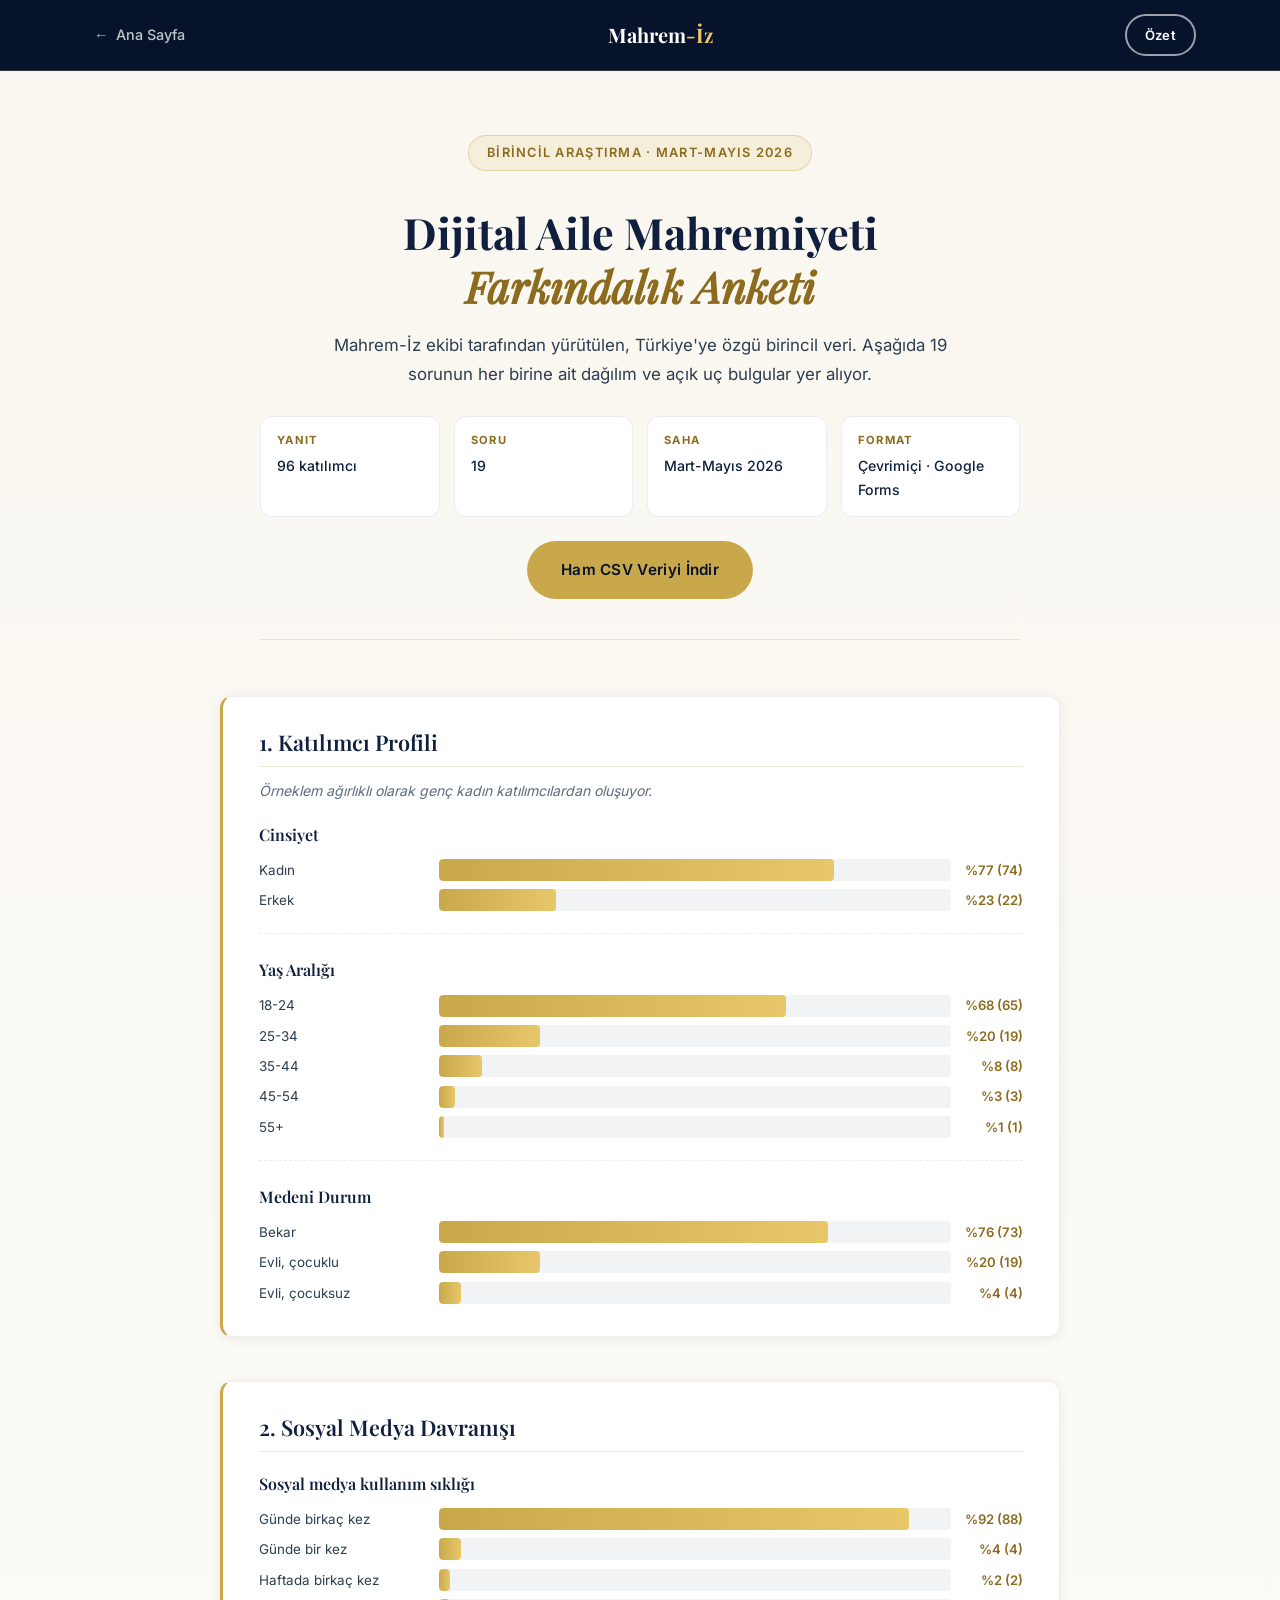
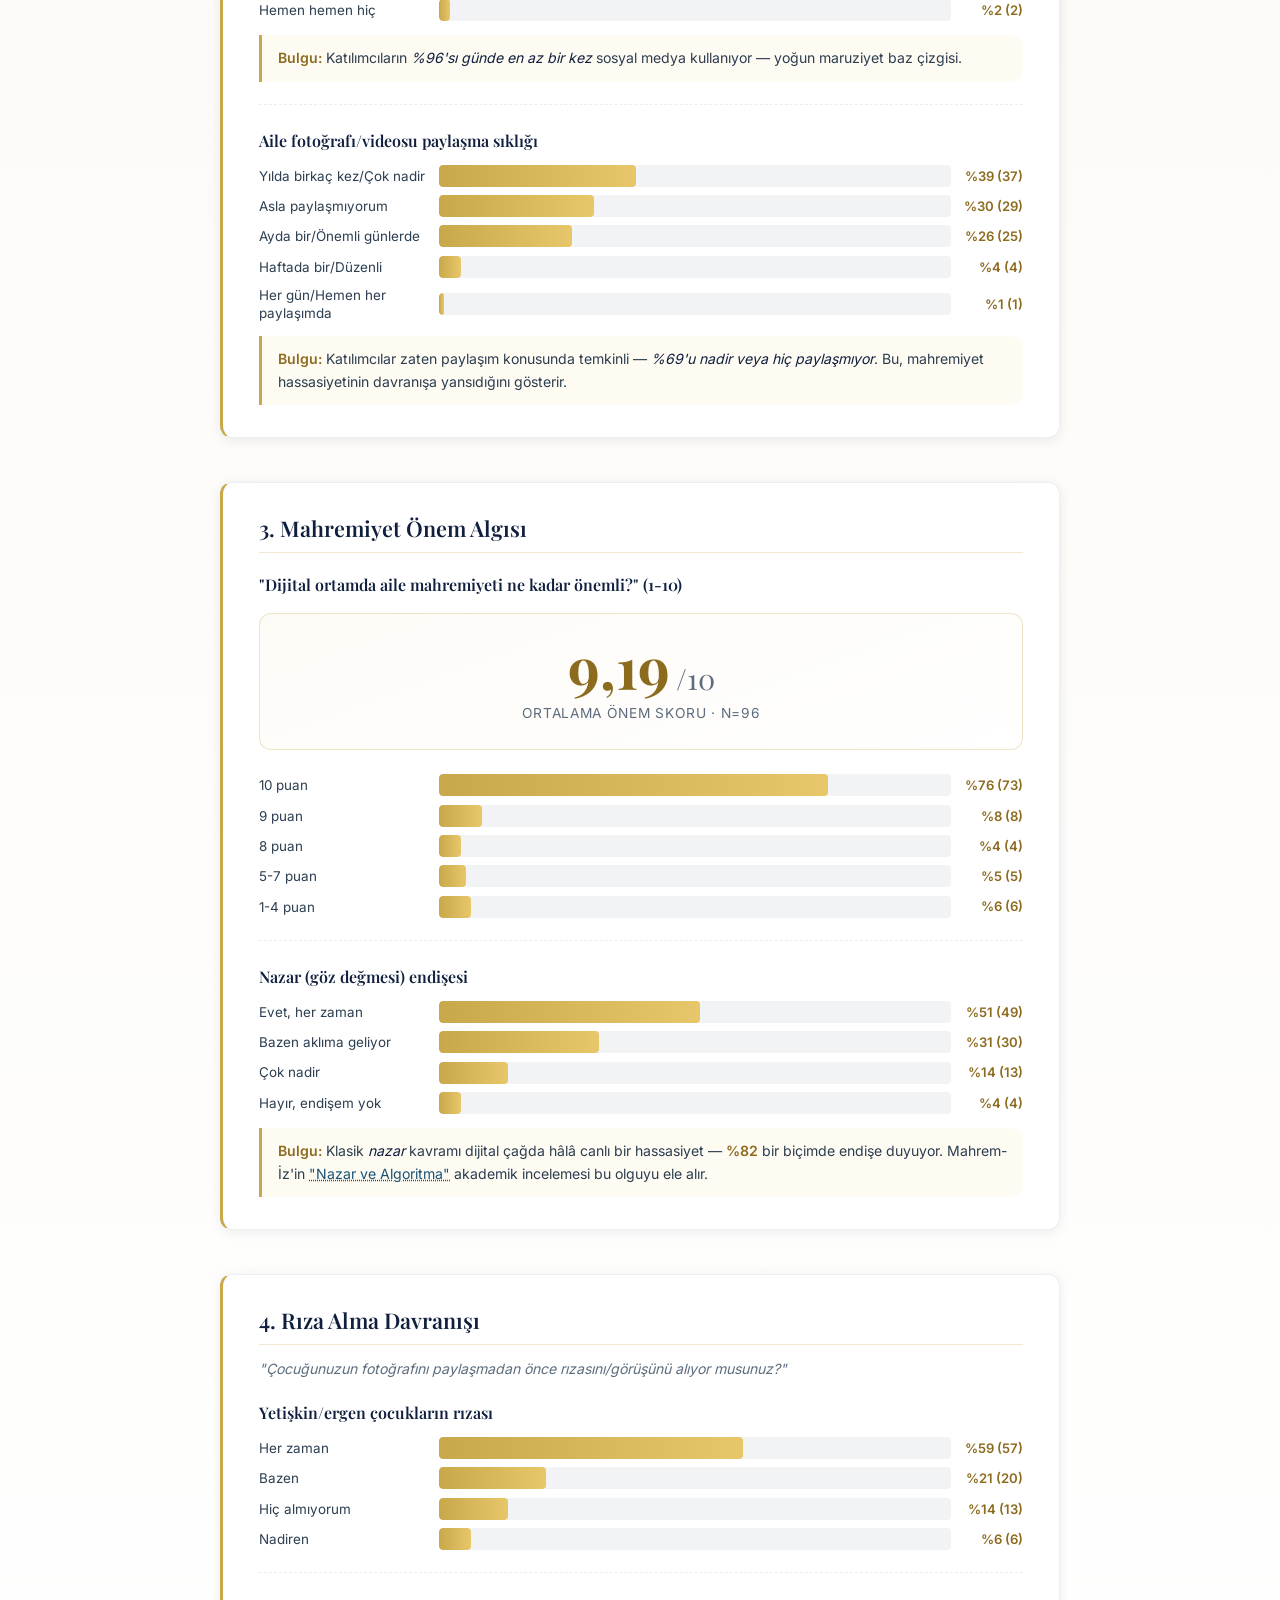
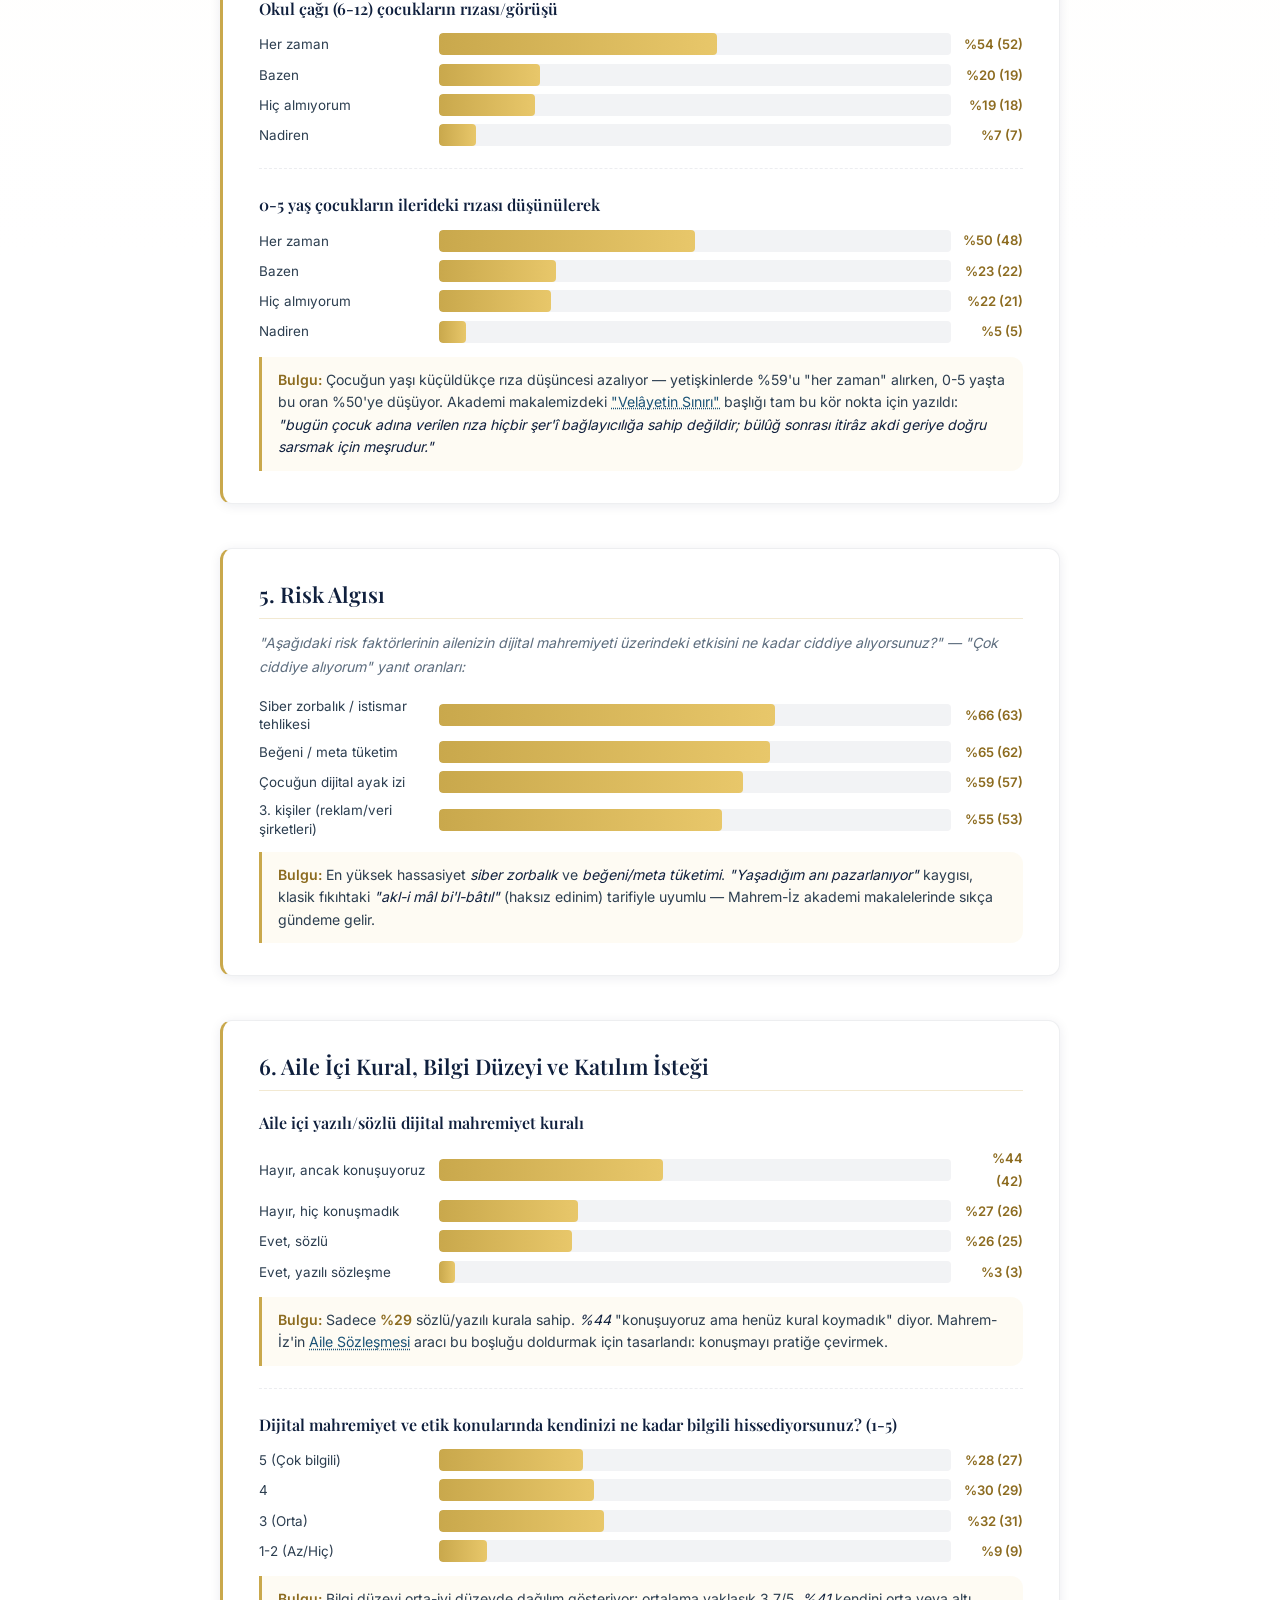
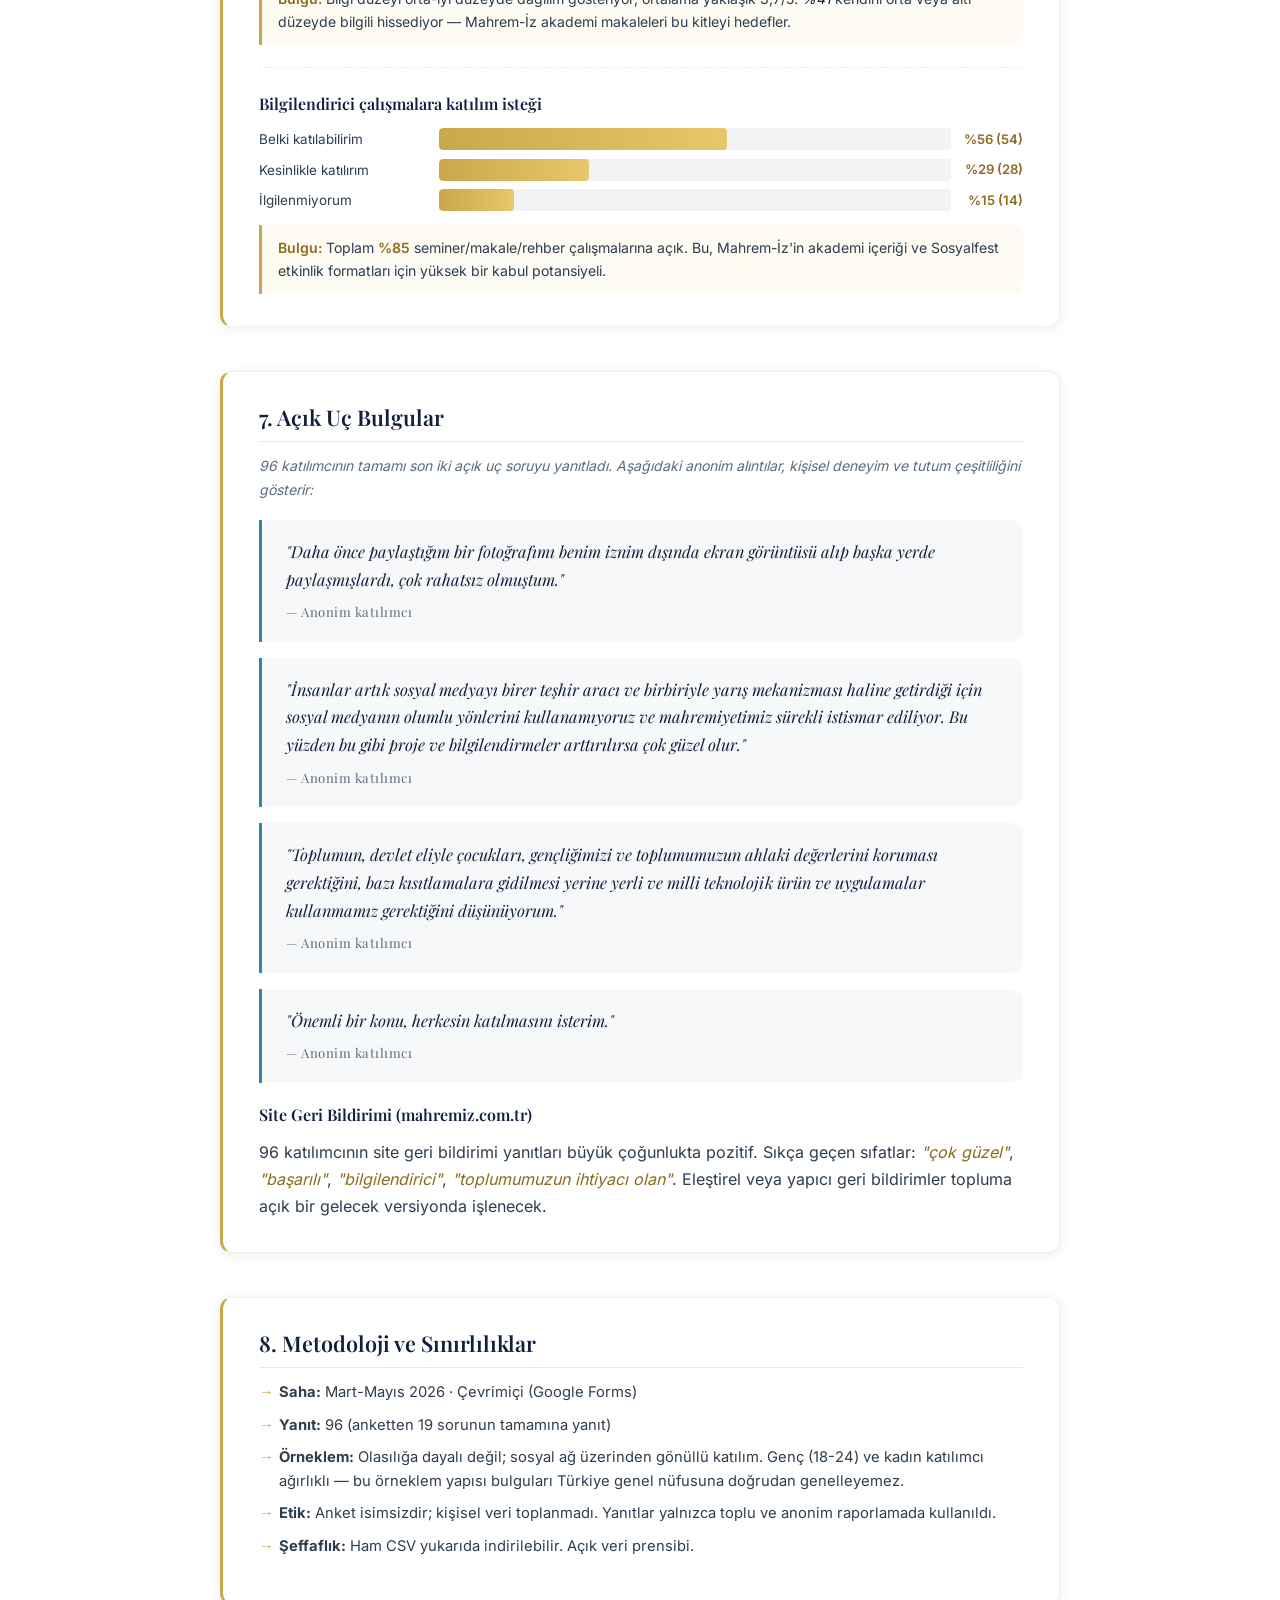
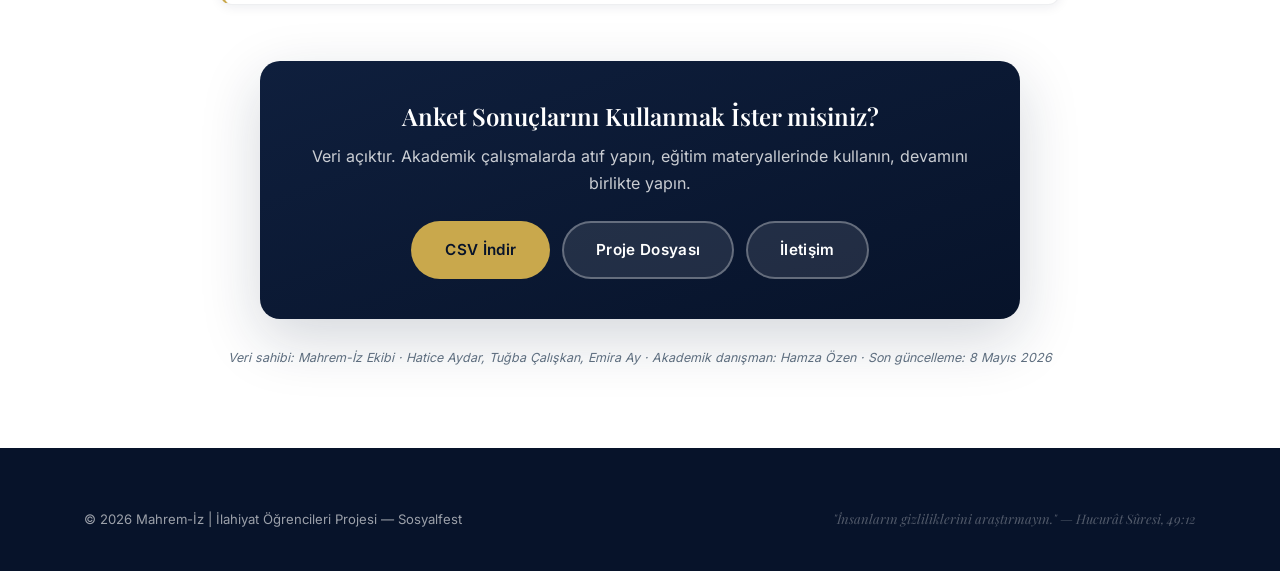
==== commit 7c51b683: "Faz 4: Canlı Etki sayfası + Google Fonts lokal host Canlı Etki dashboard'u: - /etki.html eklendi — 6" ====
--- a/anket.html
+++ b/anket.html
@@ -18,9 +18,11 @@
 
   <link rel="stylesheet" href="styles.css" />
 
-  <link rel="preconnect" href="https://fonts.googleapis.com" />
-  <link rel="preconnect" href="https://fonts.gstatic.com" crossorigin />
-  <link href="https://fonts.googleapis.com/css2?family=Playfair+Display:ital,wght@0,400;0,600;0,700;1,400&family=Inter:wght@300;400;500;600&display=swap" rel="stylesheet" />
+  <link rel="stylesheet" href="assets/fonts/fonts.css" />
+
+  <!-- Çerezsiz analitik (GoatCounter) -->
+  <script data-goatcounter="https://mahremiz.goatcounter.com/count"
+          async src="//gc.zgo.at/count.js"></script>
 </head>
 <body>
 
--- a/styles.css
+++ b/styles.css
@@ -570,6 +570,7 @@
 /* ================================================
    MANİFESTO
    ================================================ */
+.manifesto-section { padding: 80px 0; }
 .manifesto-block { background: linear-gradient(150deg, var(--navy-deep) 0%, var(--navy) 50%, var(--teal) 100%); border-radius: var(--radius-lg); padding: 80px 72px; color: var(--white); position: relative; overflow: hidden; }
 .manifesto-block::before { content: ''; position: absolute; top: -50%; right: -20%; width: 500px; height: 500px; border-radius: 50%; background: radial-gradient(circle, rgba(201,168,76,0.08), transparent 70%); }
 .manifesto-header { margin-bottom: 56px; }
@@ -1385,6 +1386,213 @@
 .trust-update a { color: var(--teal); text-decoration: underline; text-decoration-style: dotted; }
 
 /* ================================================
+   TEK BAKIŞTA MAHREM-İZ — Etki Envanteri (#etki)
+   ================================================ */
+.etki-section {
+  padding: 90px 0;
+  background: linear-gradient(180deg, var(--white) 0%, var(--cream-dark) 100%);
+}
+.etki-grid {
+  display: grid;
+  grid-template-columns: repeat(auto-fit, minmax(240px, 1fr));
+  gap: 18px;
+  max-width: 1180px;
+  margin: 48px auto 32px;
+}
+.etki-card {
+  background: var(--white);
+  border-radius: var(--radius-lg);
+  padding: 28px 26px;
+  border: 1px solid rgba(15,31,61,0.07);
+  border-top: 3px solid var(--gold);
+  display: flex;
+  flex-direction: column;
+  transition: var(--transition);
+  box-shadow: var(--shadow-sm);
+}
+.etki-card:hover { transform: translateY(-3px); box-shadow: var(--shadow-md); }
+.etki-card--featured {
+  background: linear-gradient(160deg, var(--navy) 0%, var(--navy-deep) 100%);
+  color: var(--white);
+  border-top-color: var(--gold-light);
+}
+.etki-card--featured .etki-num { color: var(--gold-light); }
+.etki-card--featured .etki-label { color: var(--gold-light); }
+.etki-card--featured .etki-desc { color: rgba(255,255,255,0.85); }
+.etki-card--featured .etki-desc strong { color: var(--white); }
+.etki-card--featured .etki-link { color: var(--gold-light); border-color: rgba(232,199,106,0.4); }
+.etki-card--featured .etki-link:hover { background: var(--gold); color: var(--navy-deep); }
+
+.etki-num {
+  font-family: 'Playfair Display', serif;
+  font-size: 3.8rem;
+  font-weight: 700;
+  line-height: 1;
+  color: var(--gold-text);
+  margin-bottom: 8px;
+}
+.etki-label {
+  font-size: 0.78rem;
+  font-weight: 700;
+  letter-spacing: 0.1em;
+  text-transform: uppercase;
+  color: var(--gold-text);
+  margin-bottom: 16px;
+}
+.etki-desc {
+  font-size: 0.9rem;
+  line-height: 1.6;
+  color: var(--text);
+  margin: 0 0 16px;
+  flex: 1;
+}
+.etki-desc strong { color: var(--navy); font-weight: 600; }
+.etki-link {
+  align-self: flex-start;
+  font-size: 0.82rem;
+  font-weight: 600;
+  color: var(--gold-text);
+  padding: 6px 12px;
+  border: 1px solid rgba(201,168,76,0.35);
+  border-radius: 50px;
+  transition: var(--transition);
+}
+.etki-link:hover { background: var(--gold); color: var(--navy-deep); border-color: var(--gold); }
+
+.etki-not {
+  text-align: center;
+  margin-top: 24px;
+  font-size: 0.84rem;
+  color: var(--text-light);
+  max-width: 720px;
+  margin-left: auto;
+  margin-right: auto;
+  line-height: 1.6;
+  padding: 14px 18px;
+  background: rgba(15,31,61,0.04);
+  border-radius: var(--radius);
+}
+.etki-not strong { color: var(--navy); font-weight: 600; }
+.etki-not em { color: var(--gold-text); font-style: italic; }
+
+/* ================================================
+   İÇERİK ÜRETİCİ 8 İLKESİ (#ilkeler)
+   ================================================ */
+.ilkeler-section {
+  padding: 100px 0 110px;
+  background: linear-gradient(180deg, var(--cream) 0%, var(--white) 60%);
+  border-top: 1px solid rgba(15,31,61,0.06);
+}
+.ilke-grid {
+  list-style: none;
+  margin: 48px auto 0;
+  padding: 0;
+  max-width: 1180px;
+  display: grid;
+  grid-template-columns: repeat(auto-fit, minmax(300px, 1fr));
+  gap: 18px;
+  counter-reset: ilke;
+}
+.ilke-card {
+  background: var(--white);
+  border: 1px solid rgba(15,31,61,0.07);
+  border-left: 3px solid var(--gold);
+  border-radius: var(--radius);
+  padding: 24px 26px 22px;
+  transition: var(--transition);
+  display: flex;
+  flex-direction: column;
+}
+.ilke-card:hover { box-shadow: var(--shadow-sm); transform: translateX(2px); }
+.ilke-card--strong {
+  border-left-color: #c0392b;
+  background: #fef9f7;
+}
+.ilke-num {
+  font-family: 'Playfair Display', serif;
+  font-size: 2rem;
+  font-weight: 700;
+  color: var(--gold);
+  opacity: 0.55;
+  line-height: 1;
+  margin-bottom: 14px;
+}
+.ilke-card--strong .ilke-num { color: #c0392b; opacity: 0.7; }
+.ilke-card h3 {
+  font-size: 1.05rem;
+  line-height: 1.35;
+  color: var(--navy);
+  margin: 0 0 10px;
+  font-weight: 600;
+}
+.ilke-card p {
+  font-size: 0.9rem;
+  line-height: 1.7;
+  color: var(--text);
+  margin: 0;
+  flex: 1;
+}
+.ilke-card p strong { color: var(--navy); font-weight: 600; }
+.ilke-card p em { color: var(--gold-text); font-style: italic; }
+.ilke-card--strong p em { color: #c0392b; }
+
+/* Pledge bloğu */
+.ilkeler-pledge {
+  margin: 56px auto 0;
+  max-width: 760px;
+  padding: 36px 36px 28px;
+  background: linear-gradient(160deg, var(--navy) 0%, var(--navy-deep) 100%);
+  color: var(--white);
+  border-radius: var(--radius-lg);
+  text-align: center;
+  box-shadow: var(--shadow-md);
+}
+.ilkeler-pledge p {
+  color: rgba(255,255,255,0.85);
+  font-size: 0.98rem;
+  line-height: 1.7;
+  margin: 0 0 16px;
+}
+.ilkeler-pledge p strong { color: var(--gold-light); font-weight: 600; }
+
+.ilkeler-pledge-quote {
+  font-family: 'Playfair Display', serif;
+  font-style: italic;
+  font-size: 1.15rem;
+  line-height: 1.55;
+  color: var(--white);
+  background: rgba(255,255,255,0.06);
+  border: 1px solid rgba(232,199,106,0.3);
+  border-radius: var(--radius);
+  padding: 22px 28px;
+  margin: 0 auto 22px;
+  max-width: 600px;
+}
+.ilkeler-pledge-url {
+  display: block;
+  margin-top: 10px;
+  font-size: 0.86rem;
+  color: var(--gold-light);
+  font-style: normal;
+  letter-spacing: 0.04em;
+}
+
+.ilkeler-disclaimer {
+  font-size: 0.84rem !important;
+  color: rgba(255,255,255,0.7) !important;
+  line-height: 1.6 !important;
+  text-align: left;
+  background: rgba(255,255,255,0.04);
+  border-left: 2px solid rgba(232,199,106,0.4);
+  padding: 12px 16px !important;
+  border-radius: 0 var(--radius) var(--radius) 0;
+  max-width: 580px;
+  margin: 0 auto !important;
+}
+.ilkeler-disclaimer strong { color: var(--gold-light) !important; }
+.ilkeler-disclaimer em { color: rgba(255,255,255,0.85) !important; font-style: italic; }
+
+/* ================================================
    ANKET — ANA SAYFA "TOPLUMSAL AYNA" (#anket)
    ================================================ */
 .anket-section {
@@ -2547,6 +2755,108 @@
   color: var(--text-light);
   font-style: italic;
 }
+
+/* Jüri 90 saniye rotası */
+.juri-rota {
+  max-width: 800px;
+  margin: 0 auto 56px;
+  padding: 36px 40px;
+  background: linear-gradient(160deg, var(--navy) 0%, var(--navy-deep) 100%);
+  color: var(--white);
+  border-radius: var(--radius-lg);
+  box-shadow: var(--shadow-lg);
+}
+.juri-rota-tag {
+  display: inline-block;
+  font-size: 0.72rem;
+  font-weight: 700;
+  letter-spacing: 0.15em;
+  text-transform: uppercase;
+  color: var(--gold-light);
+  background: rgba(232,199,106,0.15);
+  border: 1px solid rgba(232,199,106,0.4);
+  padding: 5px 14px;
+  border-radius: 50px;
+  margin-bottom: 14px;
+}
+.juri-rota h2 {
+  color: var(--white);
+  font-size: 1.4rem;
+  margin: 0 0 22px;
+  border: none;
+  padding: 0;
+}
+.juri-rota-list {
+  list-style: none;
+  padding: 0;
+  margin: 0 0 24px;
+  counter-reset: juri;
+  display: flex;
+  flex-direction: column;
+  gap: 14px;
+}
+.juri-rota-list li {
+  position: relative;
+  padding: 14px 18px 14px 50px;
+  background: rgba(255,255,255,0.05);
+  border-left: 3px solid var(--gold);
+  border-radius: 0 var(--radius) var(--radius) 0;
+  font-size: 0.95rem;
+  line-height: 1.65;
+  color: rgba(255,255,255,0.92);
+  counter-increment: juri;
+}
+.juri-rota-list li::before {
+  content: counter(juri);
+  position: absolute;
+  left: 14px;
+  top: 14px;
+  width: 28px;
+  height: 28px;
+  border-radius: 50%;
+  background: var(--gold);
+  color: var(--navy-deep);
+  font-family: 'Playfair Display', serif;
+  font-weight: 700;
+  font-size: 1rem;
+  display: flex;
+  align-items: center;
+  justify-content: center;
+}
+.juri-rota-list strong { color: var(--gold-light); font-weight: 600; }
+.juri-rota-list em { color: rgba(255,255,255,0.85); font-style: italic; }
+.juri-rota-cta {
+  font-size: 0.92rem;
+  line-height: 1.7;
+  color: rgba(255,255,255,0.88);
+  text-align: center;
+  padding: 14px 18px;
+  background: rgba(232,199,106,0.08);
+  border-radius: var(--radius);
+  margin: 0;
+}
+.juri-rota-cta strong { color: var(--gold-light); }
+.juri-rota-cta em {
+  font-family: 'Playfair Display', serif;
+  font-style: italic;
+  color: var(--white);
+  font-size: 1.02rem;
+}
+
+/* Android not kutusu (proje dosyası içinde) */
+.proje-android-not {
+  margin: 22px 0 0 !important;
+  padding: 16px 20px !important;
+  background: rgba(46,134,171,0.08);
+  border: 1px solid rgba(46,134,171,0.3);
+  border-left: 3px solid var(--teal-light);
+  border-radius: var(--radius);
+  font-size: 0.88rem !important;
+  line-height: 1.65 !important;
+  color: var(--text);
+}
+.proje-android-not strong { color: var(--navy); font-weight: 600; }
+.proje-android-not em { color: var(--gold-text); font-style: italic; }
 
 @media (max-width: 600px) {
   .proje-block { padding: 22px 20px; }
--- a/assets/fonts/fonts.css
+++ b/assets/fonts/fonts.css
@@ -0,0 +1,187 @@
+﻿/* ============================================================
+   Mahrem-Iz Â· Lokal font tanÄ±mlarÄ±
+   Inter (OFL) + Playfair Display (OFL) â€” Google Fonts kaynaklÄ±
+   Lokal hosting: gizlilik vaadi tutarlÄ±lÄ±ÄŸÄ± (3rd-party istek yok)
+   Yeniden Ã¼retmek iÃ§in: pwsh assets/fonts/_build.ps1
+   ============================================================ */
+
+/* Inter Â· 300 normal Â· latin */
+@font-face {
+  font-family: 'Inter';
+  font-style: normal;
+  font-weight: 300;
+  font-display: swap;
+  src: url('inter-300-normal-latin.woff2') format('woff2');
+  unicode-range: U+0000-00FF, U+0131, U+0152-0153, U+02BB-02BC, U+02C6, U+02DA, U+02DC, U+0304, U+0308, U+0329, U+2000-206F, U+20AC, U+2122, U+2191, U+2193, U+2212, U+2215, U+FEFF, U+FFFD;
+}
+
+/* Inter Â· 300 normal Â· latin-ext */
+@font-face {
+  font-family: 'Inter';
+  font-style: normal;
+  font-weight: 300;
+  font-display: swap;
+  src: url('inter-300-normal-latin-ext.woff2') format('woff2');
+  unicode-range: U+0100-02BA, U+02BD-02C5, U+02C7-02CC, U+02CE-02D7, U+02DD-02FF, U+0304, U+0308, U+0329, U+1D00-1DBF, U+1E00-1E9F, U+1EF2-1EFF, U+2020, U+20A0-20AB, U+20AD-20C0, U+2113, U+2C60-2C7F, U+A720-A7FF;
+}
+
+/* Inter Â· 400 normal Â· latin */
+@font-face {
+  font-family: 'Inter';
+  font-style: normal;
+  font-weight: 400;
+  font-display: swap;
+  src: url('inter-400-normal-latin.woff2') format('woff2');
+  unicode-range: U+0000-00FF, U+0131, U+0152-0153, U+02BB-02BC, U+02C6, U+02DA, U+02DC, U+0304, U+0308, U+0329, U+2000-206F, U+20AC, U+2122, U+2191, U+2193, U+2212, U+2215, U+FEFF, U+FFFD;
+}
+
+/* Inter Â· 400 normal Â· latin-ext */
+@font-face {
+  font-family: 'Inter';
+  font-style: normal;
+  font-weight: 400;
+  font-display: swap;
+  src: url('inter-400-normal-latin-ext.woff2') format('woff2');
+  unicode-range: U+0100-02BA, U+02BD-02C5, U+02C7-02CC, U+02CE-02D7, U+02DD-02FF, U+0304, U+0308, U+0329, U+1D00-1DBF, U+1E00-1E9F, U+1EF2-1EFF, U+2020, U+20A0-20AB, U+20AD-20C0, U+2113, U+2C60-2C7F, U+A720-A7FF;
+}
+
+/* Inter Â· 500 normal Â· latin */
+@font-face {
+  font-family: 'Inter';
+  font-style: normal;
+  font-weight: 500;
+  font-display: swap;
+  src: url('inter-500-normal-latin.woff2') format('woff2');
+  unicode-range: U+0000-00FF, U+0131, U+0152-0153, U+02BB-02BC, U+02C6, U+02DA, U+02DC, U+0304, U+0308, U+0329, U+2000-206F, U+20AC, U+2122, U+2191, U+2193, U+2212, U+2215, U+FEFF, U+FFFD;
+}
+
+/* Inter Â· 500 normal Â· latin-ext */
+@font-face {
+  font-family: 'Inter';
+  font-style: normal;
+  font-weight: 500;
+  font-display: swap;
+  src: url('inter-500-normal-latin-ext.woff2') format('woff2');
+  unicode-range: U+0100-02BA, U+02BD-02C5, U+02C7-02CC, U+02CE-02D7, U+02DD-02FF, U+0304, U+0308, U+0329, U+1D00-1DBF, U+1E00-1E9F, U+1EF2-1EFF, U+2020, U+20A0-20AB, U+20AD-20C0, U+2113, U+2C60-2C7F, U+A720-A7FF;
+}
+
+/* Inter Â· 600 normal Â· latin */
+@font-face {
+  font-family: 'Inter';
+  font-style: normal;
+  font-weight: 600;
+  font-display: swap;
+  src: url('inter-600-normal-latin.woff2') format('woff2');
+  unicode-range: U+0000-00FF, U+0131, U+0152-0153, U+02BB-02BC, U+02C6, U+02DA, U+02DC, U+0304, U+0308, U+0329, U+2000-206F, U+20AC, U+2122, U+2191, U+2193, U+2212, U+2215, U+FEFF, U+FFFD;
+}
+
+/* Inter Â· 600 normal Â· latin-ext */
+@font-face {
+  font-family: 'Inter';
+  font-style: normal;
+  font-weight: 600;
+  font-display: swap;
+  src: url('inter-600-normal-latin-ext.woff2') format('woff2');
+  unicode-range: U+0100-02BA, U+02BD-02C5, U+02C7-02CC, U+02CE-02D7, U+02DD-02FF, U+0304, U+0308, U+0329, U+1D00-1DBF, U+1E00-1E9F, U+1EF2-1EFF, U+2020, U+20A0-20AB, U+20AD-20C0, U+2113, U+2C60-2C7F, U+A720-A7FF;
+}
+
+/* Inter Â· 700 normal Â· latin */
+@font-face {
+  font-family: 'Inter';
+  font-style: normal;
+  font-weight: 700;
+  font-display: swap;
+  src: url('inter-700-normal-latin.woff2') format('woff2');
+  unicode-range: U+0000-00FF, U+0131, U+0152-0153, U+02BB-02BC, U+02C6, U+02DA, U+02DC, U+0304, U+0308, U+0329, U+2000-206F, U+20AC, U+2122, U+2191, U+2193, U+2212, U+2215, U+FEFF, U+FFFD;
+}
+
+/* Inter Â· 700 normal Â· latin-ext */
+@font-face {
+  font-family: 'Inter';
+  font-style: normal;
+  font-weight: 700;
+  font-display: swap;
+  src: url('inter-700-normal-latin-ext.woff2') format('woff2');
+  unicode-range: U+0100-02BA, U+02BD-02C5, U+02C7-02CC, U+02CE-02D7, U+02DD-02FF, U+0304, U+0308, U+0329, U+1D00-1DBF, U+1E00-1E9F, U+1EF2-1EFF, U+2020, U+20A0-20AB, U+20AD-20C0, U+2113, U+2C60-2C7F, U+A720-A7FF;
+}
+
+/* Playfair Display Â· 400 italic Â· latin */
+@font-face {
+  font-family: 'Playfair Display';
+  font-style: italic;
+  font-weight: 400;
+  font-display: swap;
+  src: url('playfair-400-italic-latin.woff2') format('woff2');
+  unicode-range: U+0000-00FF, U+0131, U+0152-0153, U+02BB-02BC, U+02C6, U+02DA, U+02DC, U+0304, U+0308, U+0329, U+2000-206F, U+20AC, U+2122, U+2191, U+2193, U+2212, U+2215, U+FEFF, U+FFFD;
+}
+
+/* Playfair Display Â· 400 italic Â· latin-ext */
+@font-face {
+  font-family: 'Playfair Display';
+  font-style: italic;
+  font-weight: 400;
+  font-display: swap;
+  src: url('playfair-400-italic-latin-ext.woff2') format('woff2');
+  unicode-range: U+0100-02BA, U+02BD-02C5, U+02C7-02CC, U+02CE-02D7, U+02DD-02FF, U+0304, U+0308, U+0329, U+1D00-1DBF, U+1E00-1E9F, U+1EF2-1EFF, U+2020, U+20A0-20AB, U+20AD-20C0, U+2113, U+2C60-2C7F, U+A720-A7FF;
+}
+
+/* Playfair Display Â· 400 normal Â· latin */
+@font-face {
+  font-family: 'Playfair Display';
+  font-style: normal;
+  font-weight: 400;
+  font-display: swap;
+  src: url('playfair-400-normal-latin.woff2') format('woff2');
+  unicode-range: U+0000-00FF, U+0131, U+0152-0153, U+02BB-02BC, U+02C6, U+02DA, U+02DC, U+0304, U+0308, U+0329, U+2000-206F, U+20AC, U+2122, U+2191, U+2193, U+2212, U+2215, U+FEFF, U+FFFD;
+}
+
+/* Playfair Display Â· 400 normal Â· latin-ext */
+@font-face {
+  font-family: 'Playfair Display';
+  font-style: normal;
+  font-weight: 400;
+  font-display: swap;
+  src: url('playfair-400-normal-latin-ext.woff2') format('woff2');
+  unicode-range: U+0100-02BA, U+02BD-02C5, U+02C7-02CC, U+02CE-02D7, U+02DD-02FF, U+0304, U+0308, U+0329, U+1D00-1DBF, U+1E00-1E9F, U+1EF2-1EFF, U+2020, U+20A0-20AB, U+20AD-20C0, U+2113, U+2C60-2C7F, U+A720-A7FF;
+}
+
+/* Playfair Display Â· 600 normal Â· latin */
+@font-face {
+  font-family: 'Playfair Display';
+  font-style: normal;
+  font-weight: 600;
+  font-display: swap;
+  src: url('playfair-600-normal-latin.woff2') format('woff2');
+  unicode-range: U+0000-00FF, U+0131, U+0152-0153, U+02BB-02BC, U+02C6, U+02DA, U+02DC, U+0304, U+0308, U+0329, U+2000-206F, U+20AC, U+2122, U+2191, U+2193, U+2212, U+2215, U+FEFF, U+FFFD;
+}
+
+/* Playfair Display Â· 600 normal Â· latin-ext */
+@font-face {
+  font-family: 'Playfair Display';
+  font-style: normal;
+  font-weight: 600;
+  font-display: swap;
+  src: url('playfair-600-normal-latin-ext.woff2') format('woff2');
+  unicode-range: U+0100-02BA, U+02BD-02C5, U+02C7-02CC, U+02CE-02D7, U+02DD-02FF, U+0304, U+0308, U+0329, U+1D00-1DBF, U+1E00-1E9F, U+1EF2-1EFF, U+2020, U+20A0-20AB, U+20AD-20C0, U+2113, U+2C60-2C7F, U+A720-A7FF;
+}
+
+/* Playfair Display Â· 700 normal Â· latin */
+@font-face {
+  font-family: 'Playfair Display';
+  font-style: normal;
+  font-weight: 700;
+  font-display: swap;
+  src: url('playfair-700-normal-latin.woff2') format('woff2');
+  unicode-range: U+0000-00FF, U+0131, U+0152-0153, U+02BB-02BC, U+02C6, U+02DA, U+02DC, U+0304, U+0308, U+0329, U+2000-206F, U+20AC, U+2122, U+2191, U+2193, U+2212, U+2215, U+FEFF, U+FFFD;
+}
+
+/* Playfair Display Â· 700 normal Â· latin-ext */
+@font-face {
+  font-family: 'Playfair Display';
+  font-style: normal;
+  font-weight: 700;
+  font-display: swap;
+  src: url('playfair-700-normal-latin-ext.woff2') format('woff2');
+  unicode-range: U+0100-02BA, U+02BD-02C5, U+02C7-02CC, U+02CE-02D7, U+02DD-02FF, U+0304, U+0308, U+0329, U+1D00-1DBF, U+1E00-1E9F, U+1EF2-1EFF, U+2020, U+20A0-20AB, U+20AD-20C0, U+2113, U+2C60-2C7F, U+A720-A7FF;
+}
+
